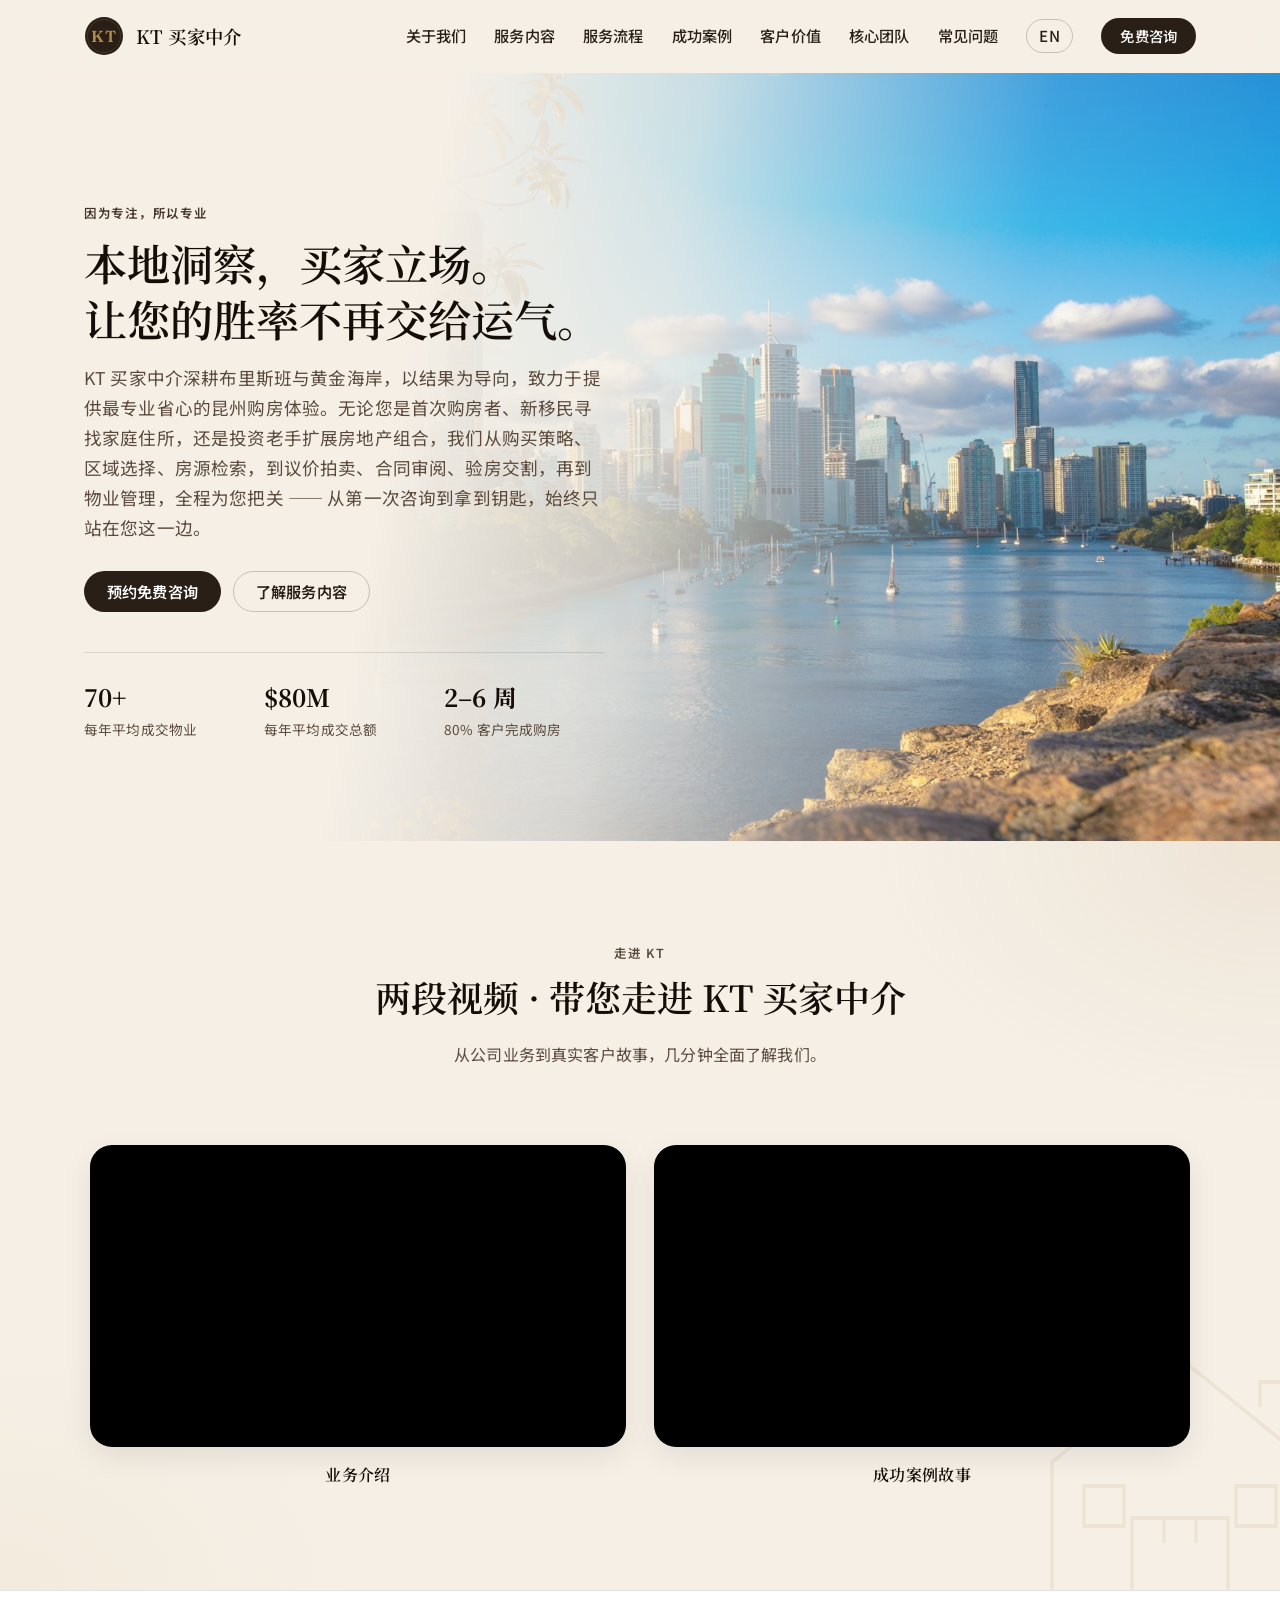
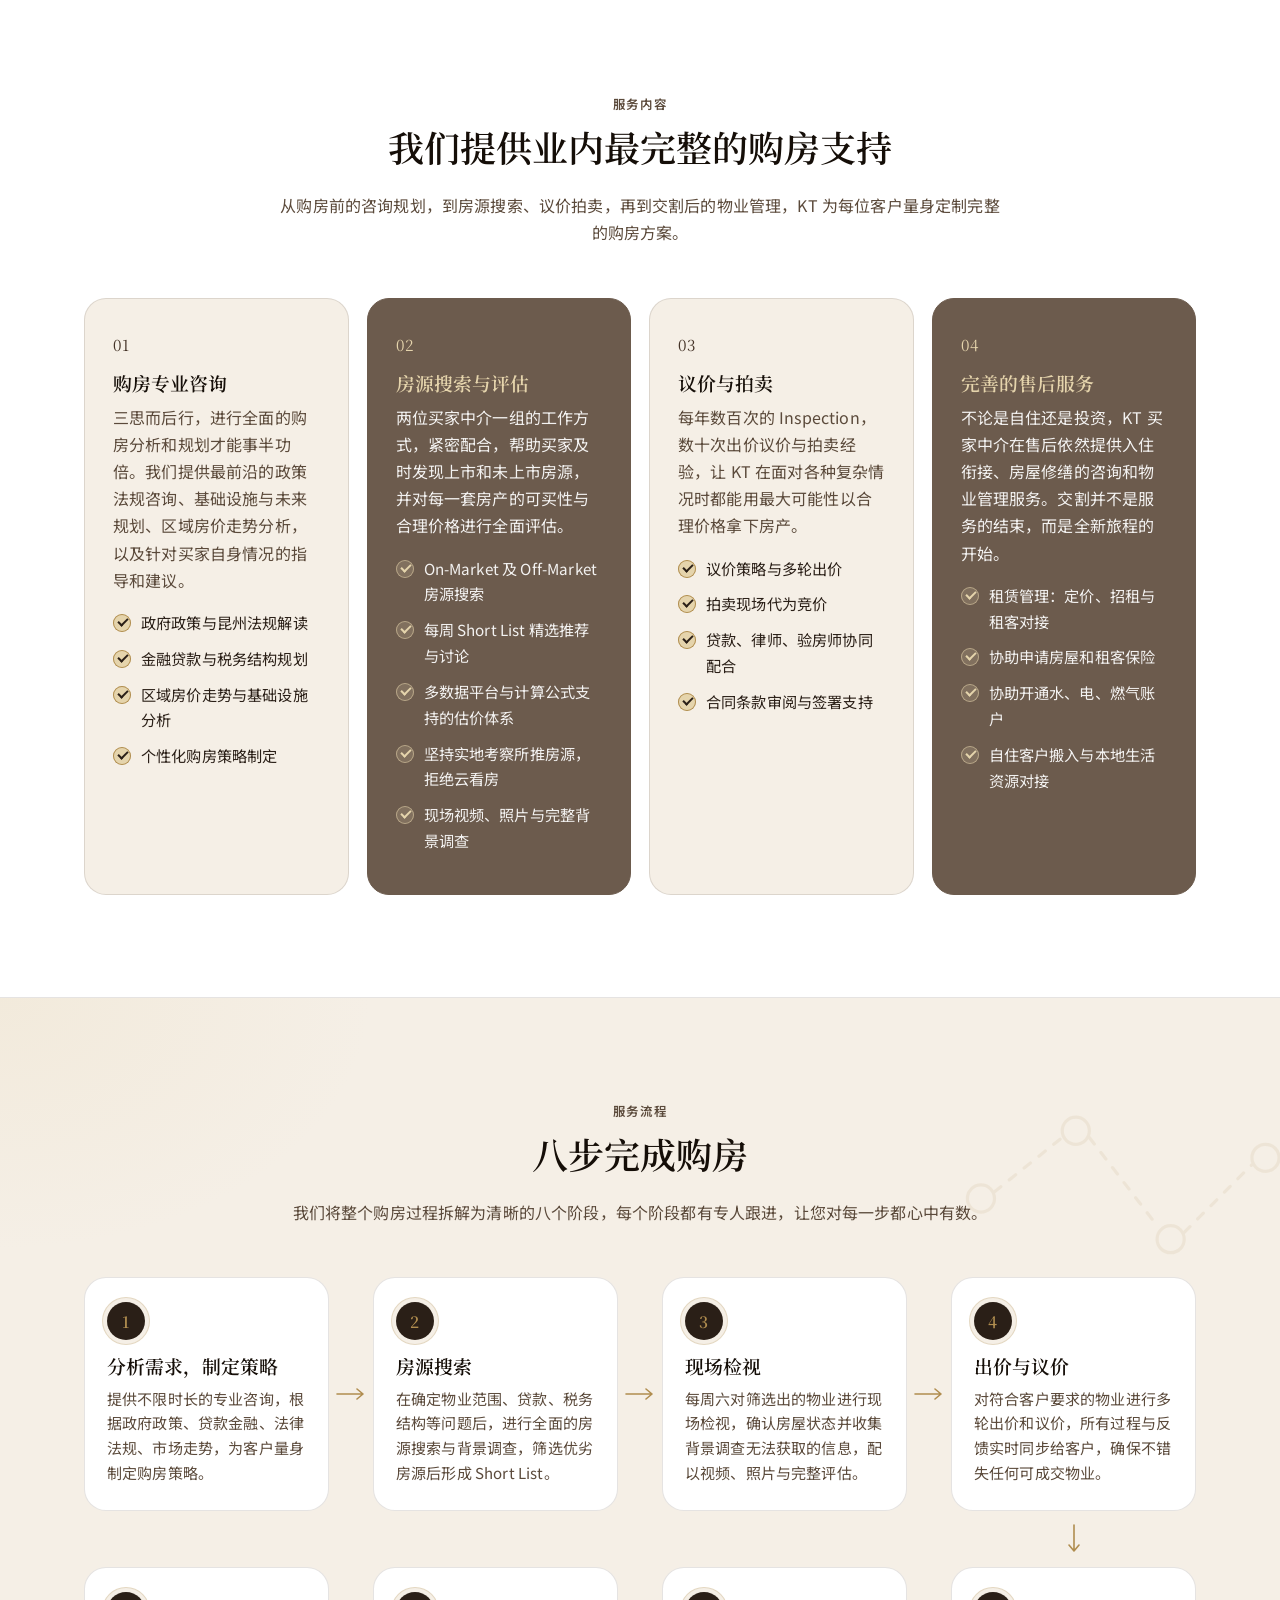
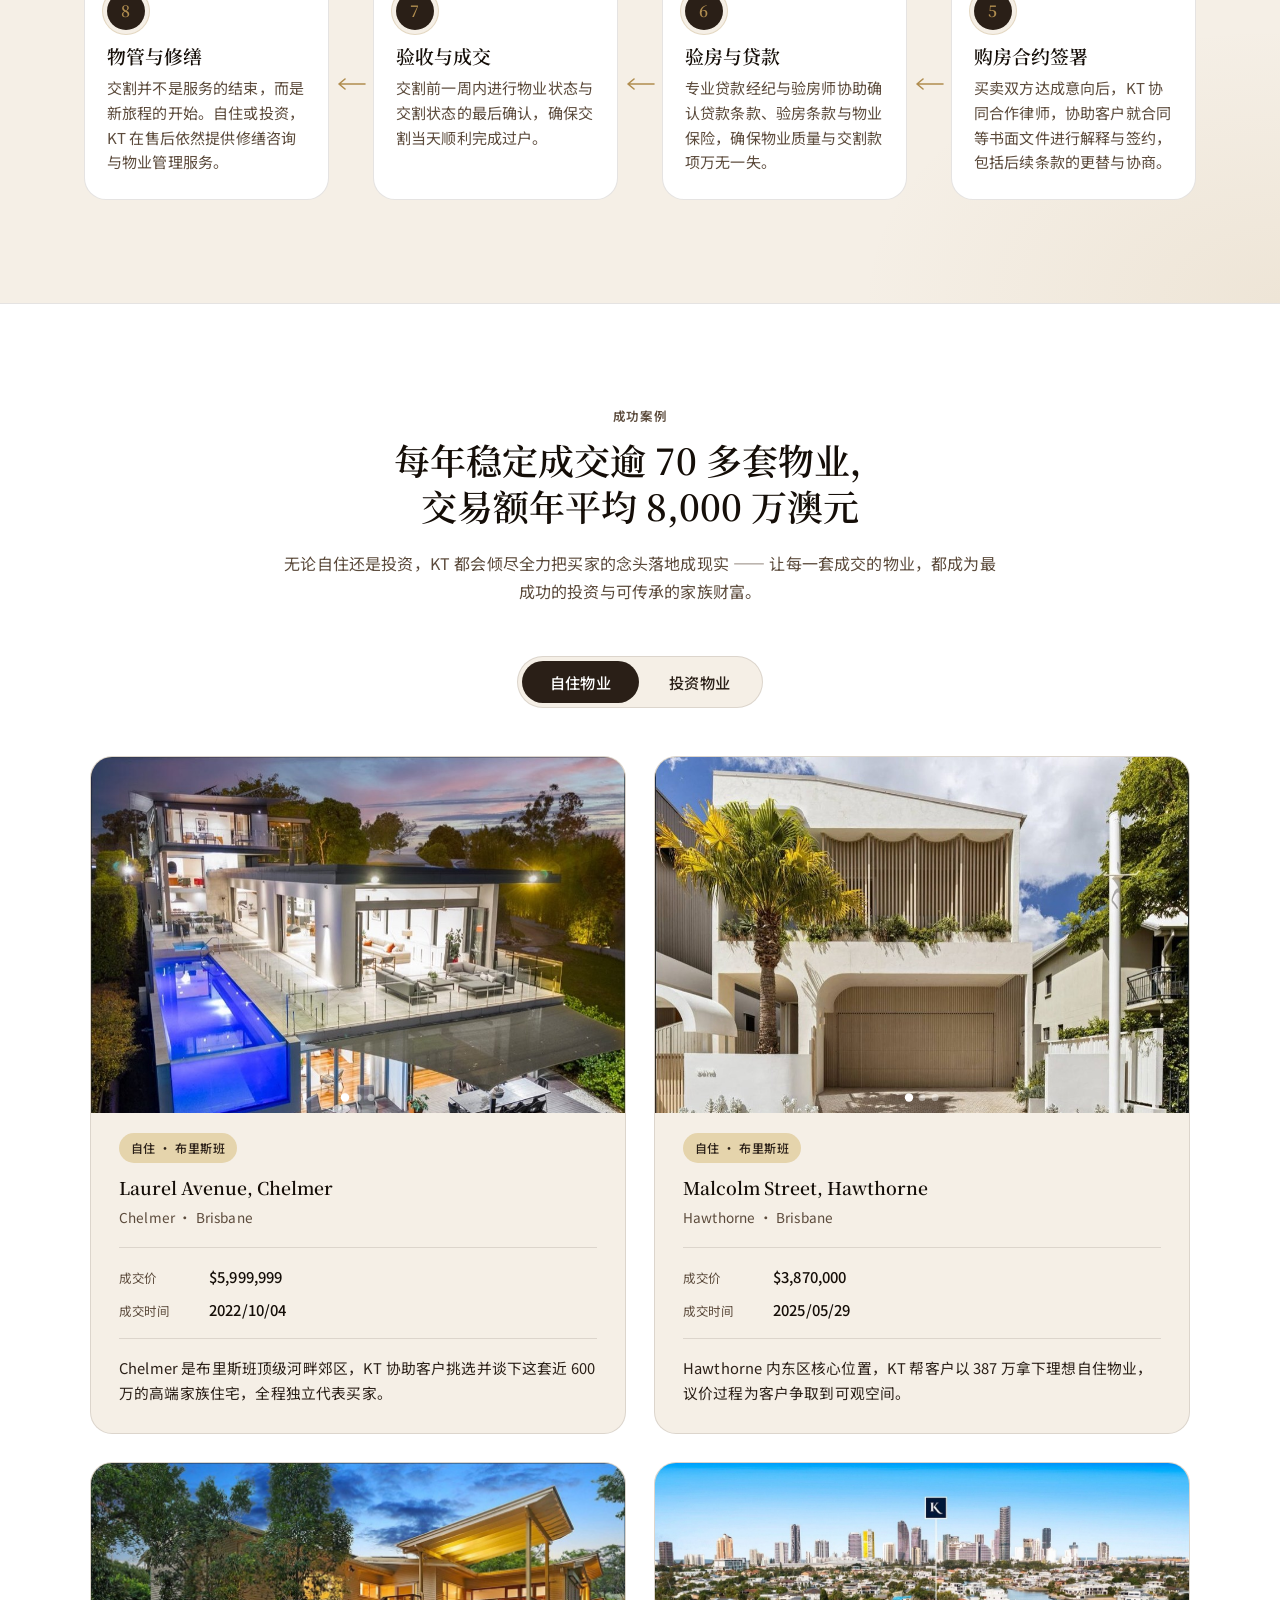
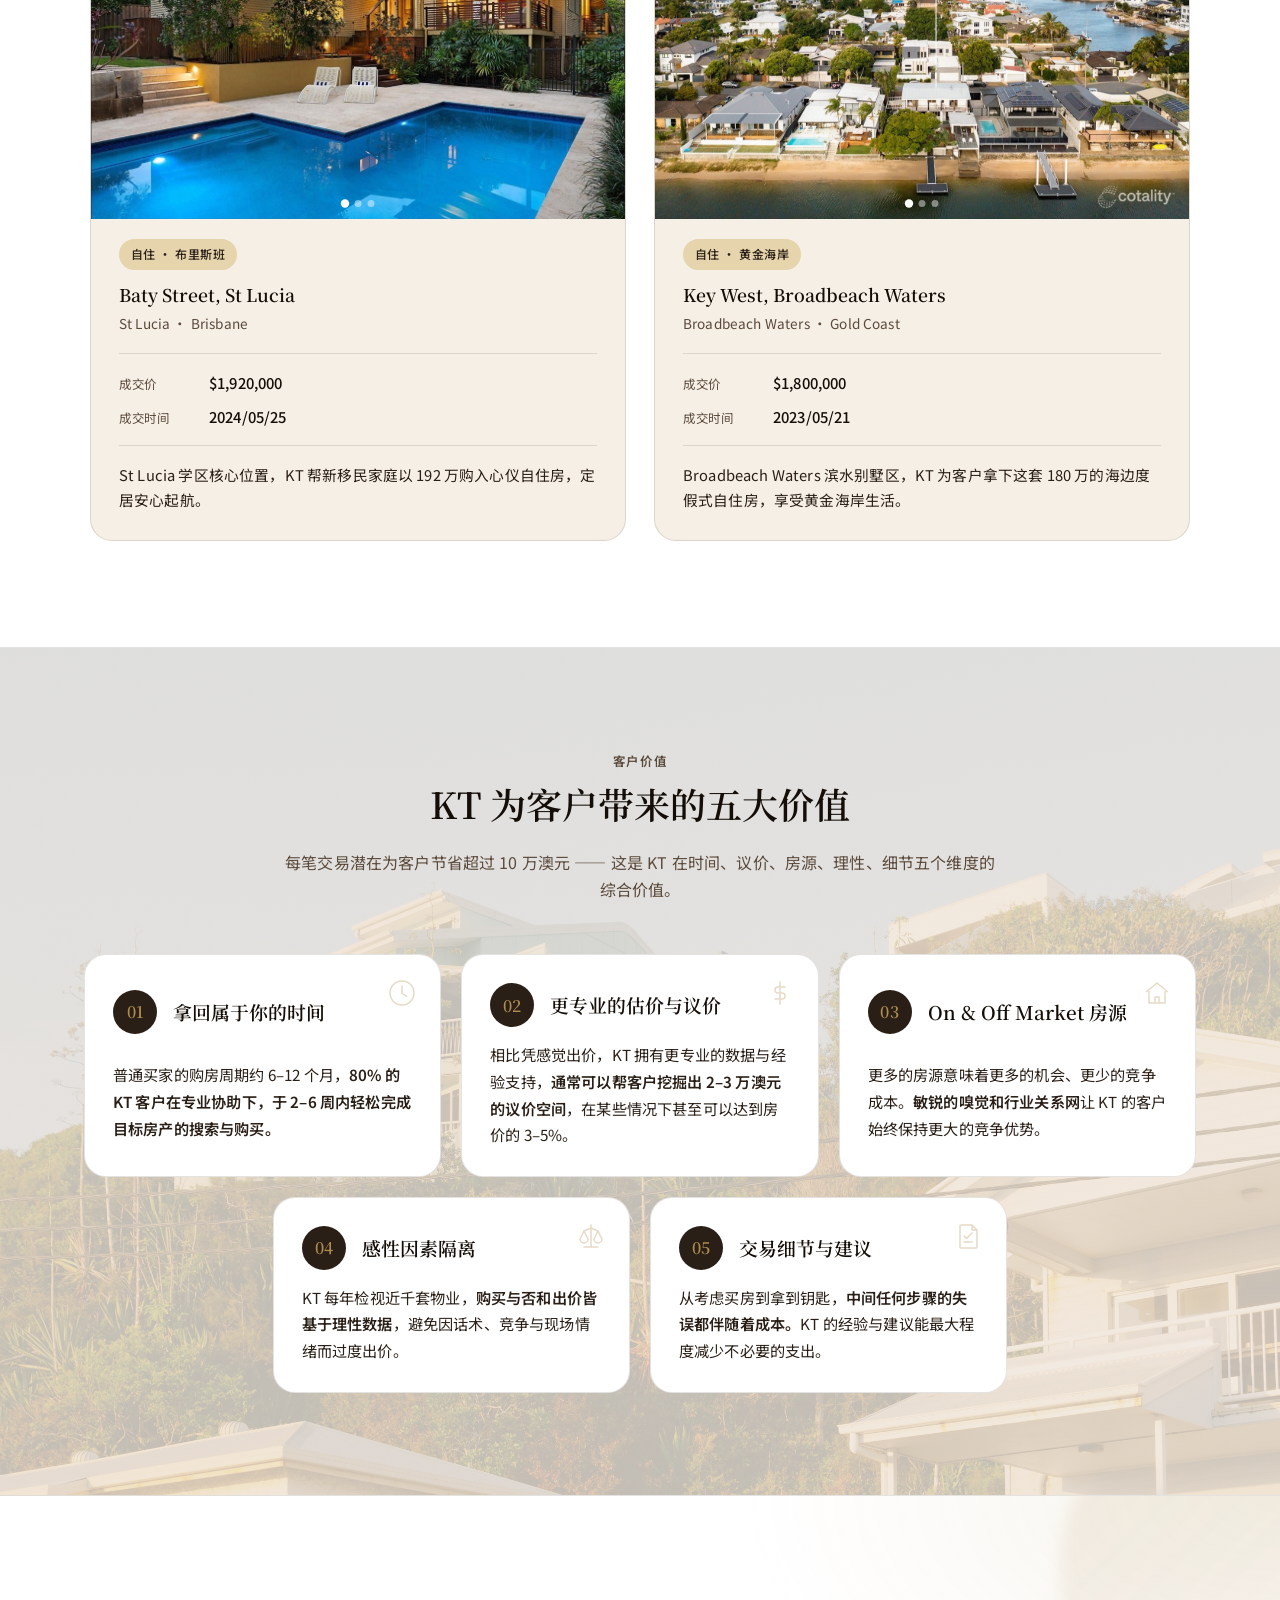
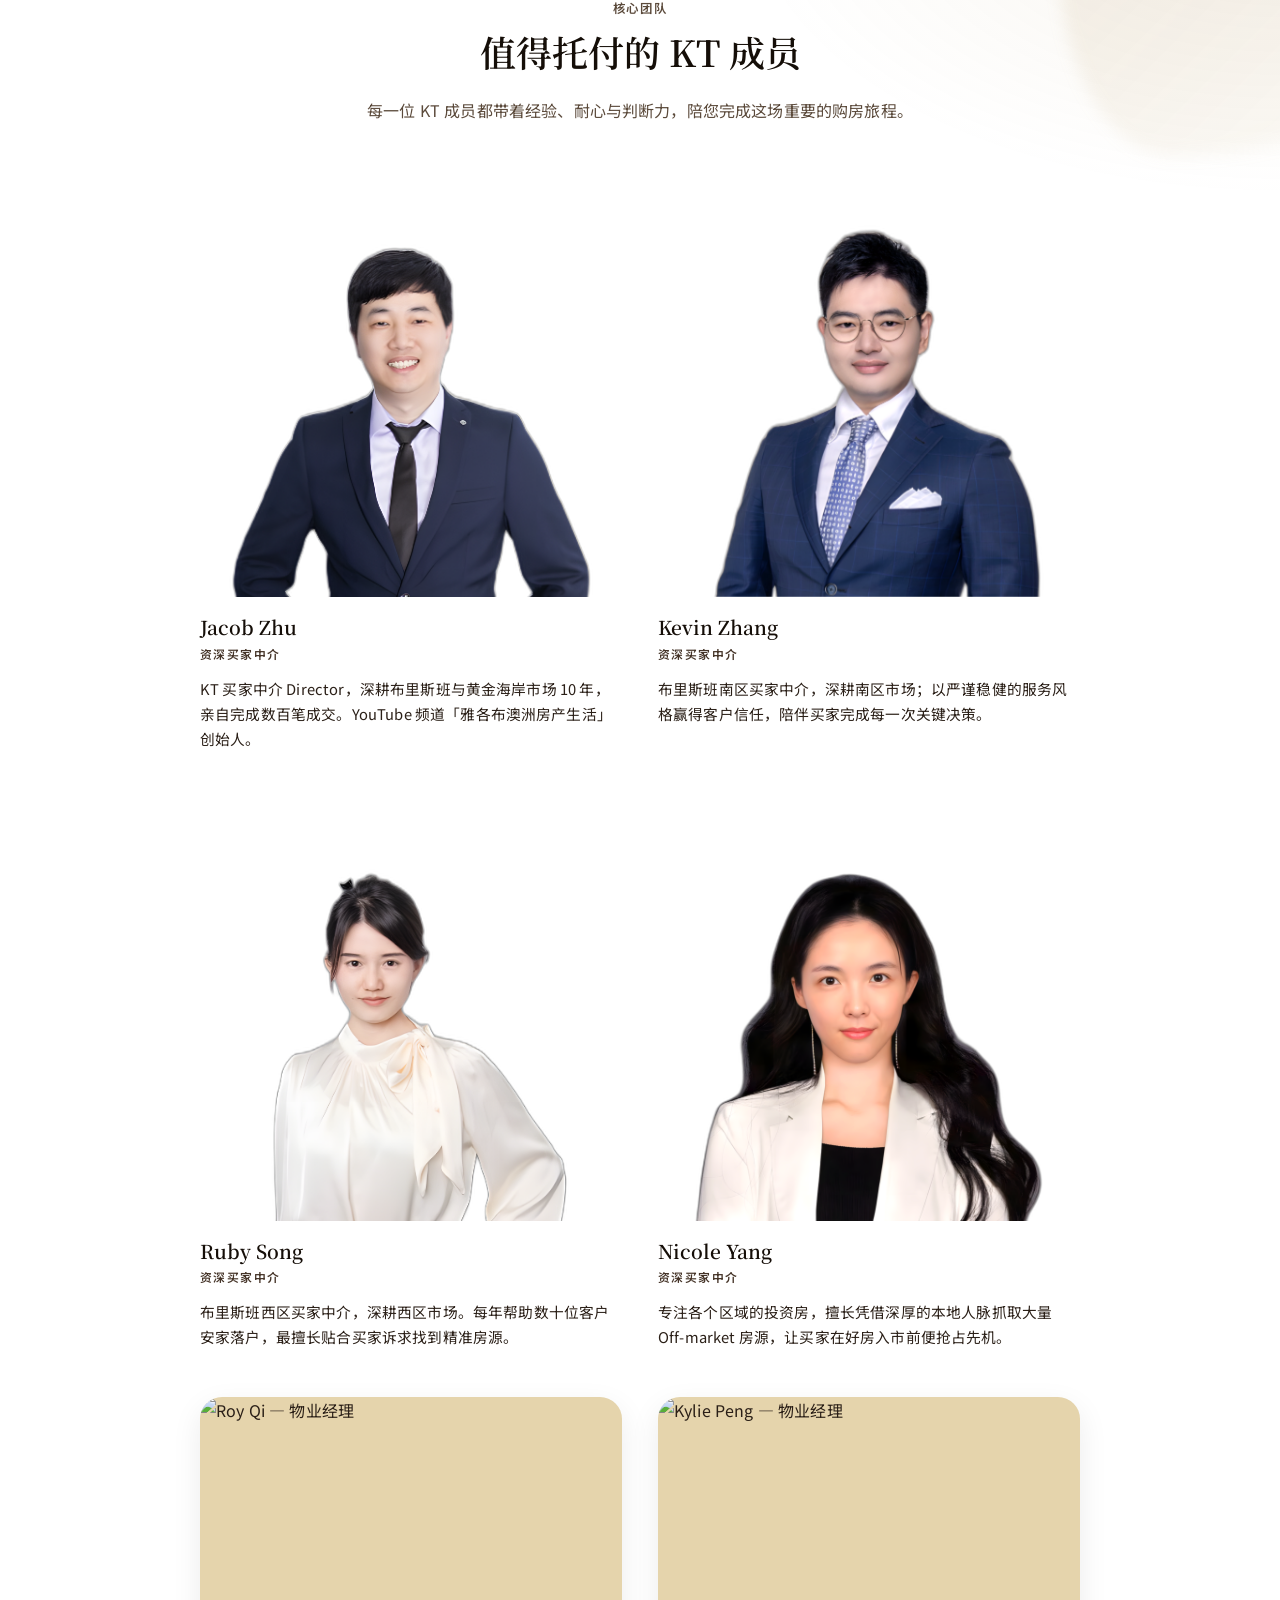
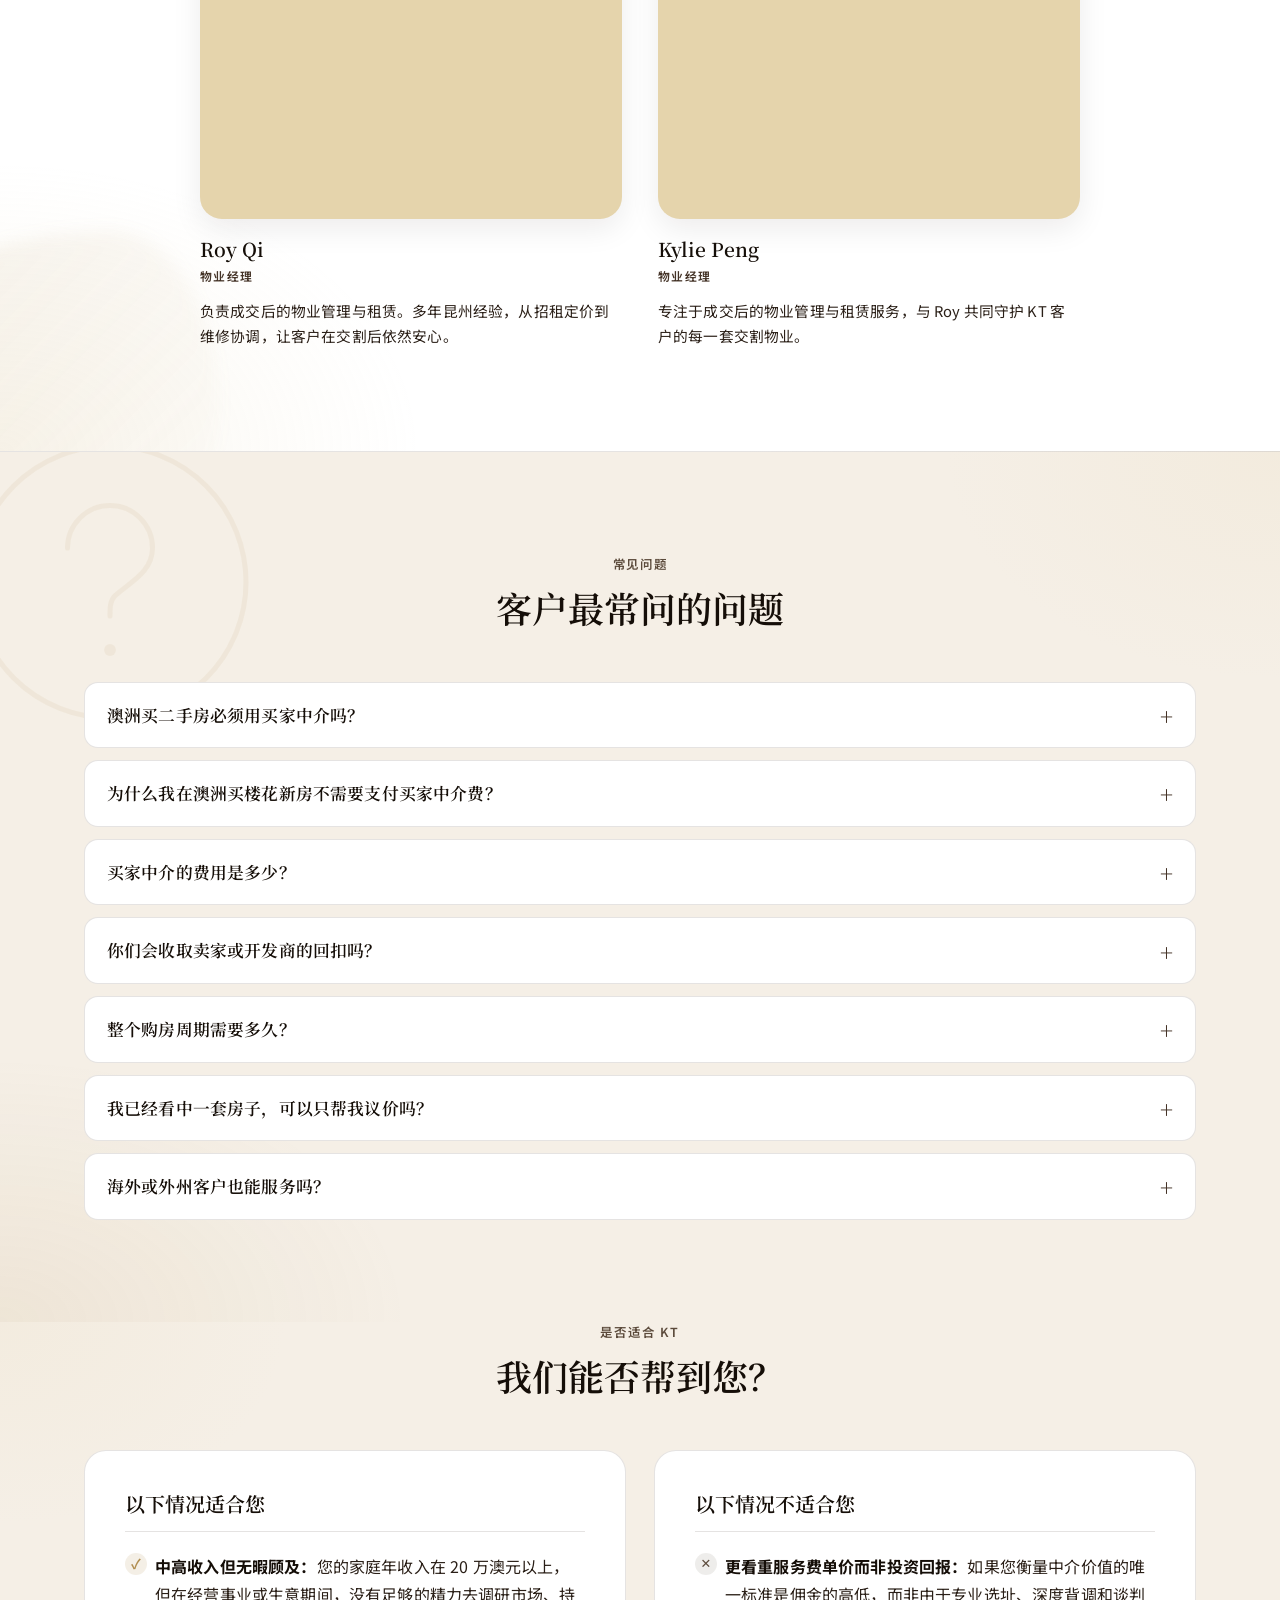
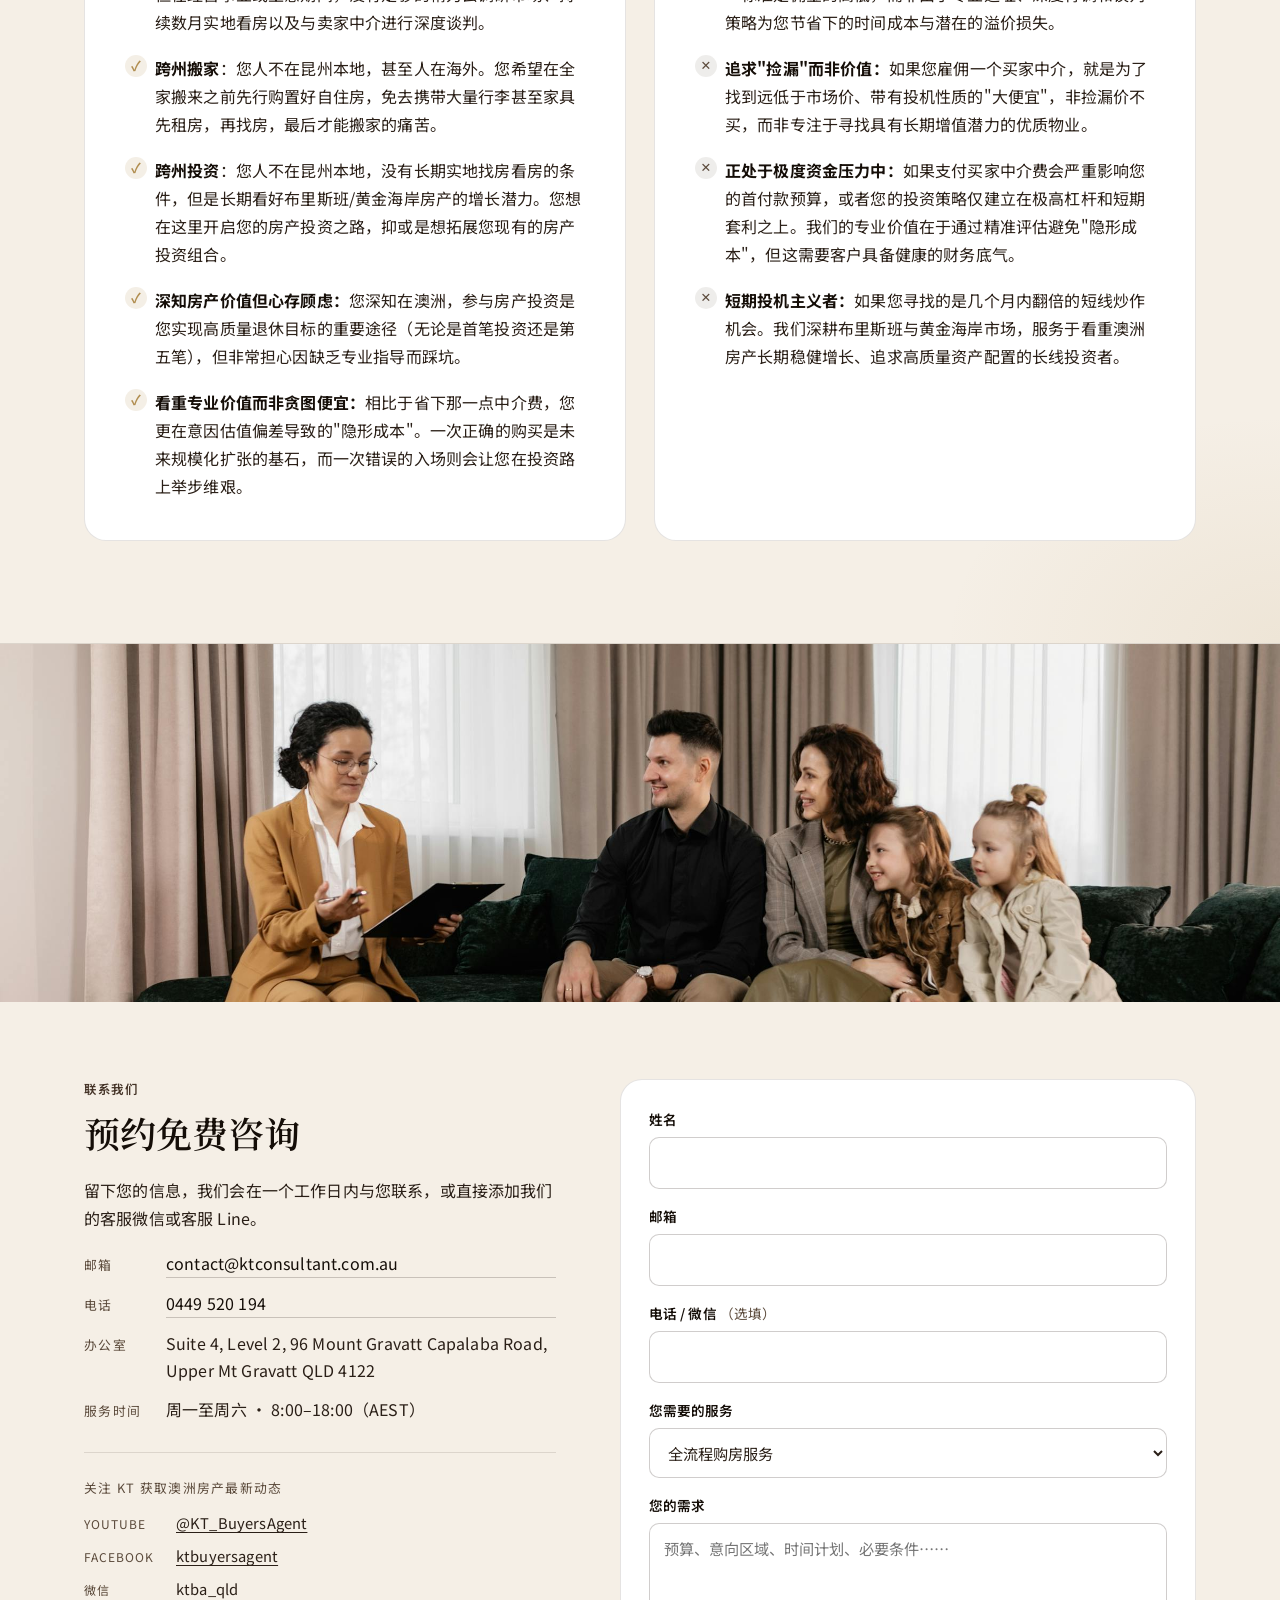
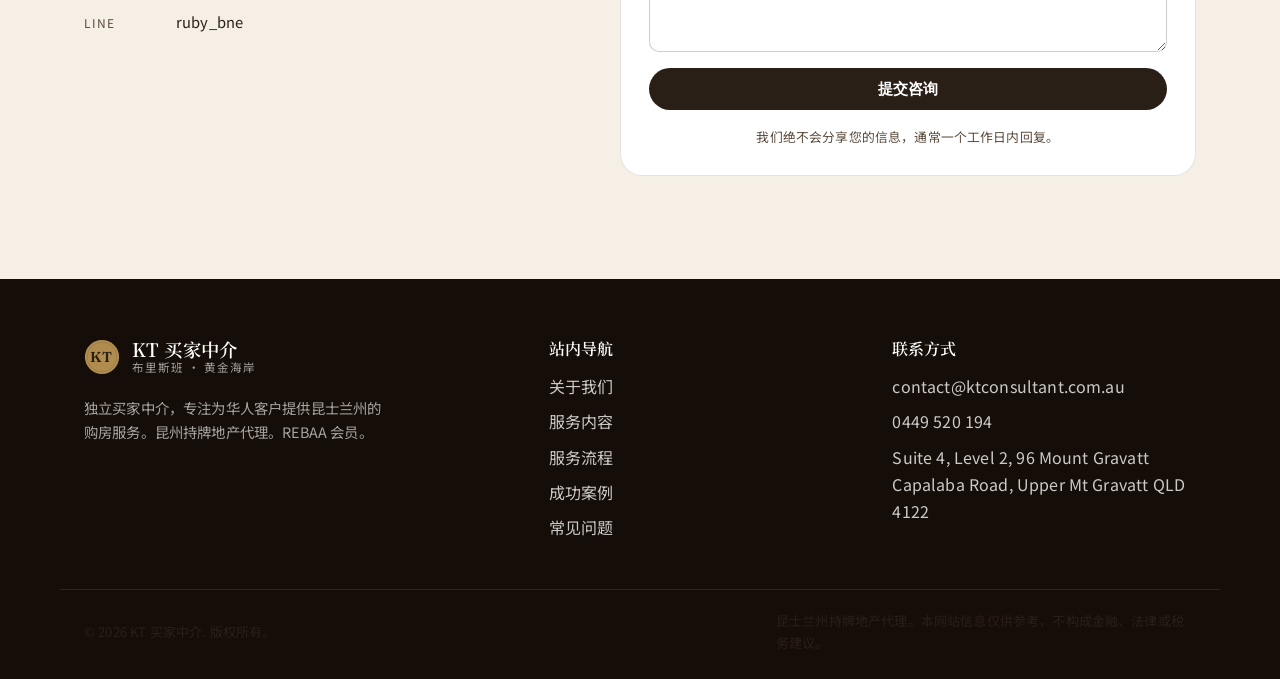
==== index.html @ a8291011 "Merge branch 'claude/focused-napier-f1af1e'" ====
<!doctype html>
<html lang="zh-CN">
<head>
  <meta charset="utf-8" />
  <meta name="viewport" content="width=device-width, initial-scale=1" />
  <title>KT 买家中介 — 布里斯班 & 黄金海岸购房专家</title>
  <meta name="description" content="KT 买家中介专注于为华人客户在布里斯班及黄金海岸提供专业、便捷的购房服务。2024年成交逾70套物业，交易额近8,000万澳元。" />
  <meta name="theme-color" content="#2a1f17" />
  <meta property="og:title" content="KT 买家中介 — 布里斯班 & 黄金海岸购房专家" />
  <meta property="og:description" content="专业、独立、以结果为导向。为华人客户量身打造的昆州购房体验。" />
  <meta property="og:type" content="website" />
  <link rel="icon" type="image/svg+xml" href="assets/favicon.svg" />
  <link rel="preconnect" href="https://fonts.googleapis.com" />
  <link rel="preconnect" href="https://fonts.gstatic.com" crossorigin />
  <link href="https://fonts.googleapis.com/css2?family=Noto+Sans+SC:wght@400;500;600;700&family=Noto+Serif+SC:wght@500;600;700&family=Fraunces:opsz,wght@9..144,500;9..144,600;9..144,700&display=swap" rel="stylesheet" />
  <link rel="stylesheet" href="css/styles.css" />
</head>
<body>
  <a class="skip" href="#main">跳至主要内容</a>

  <header class="site-header" id="top">
    <div class="container nav">
      <a class="brand" href="#top" aria-label="KT 买家中介首页">
        <span class="brand-mark" aria-hidden="true">
          <svg viewBox="0 0 40 40" width="40" height="40" focusable="false">
            <circle cx="20" cy="20" r="19" fill="#2a1f17"/>
            <circle cx="20" cy="20" r="16.5" fill="none" stroke="#b08d4f" stroke-width="0.5" opacity="0.4"/>
            <text x="20" y="26" text-anchor="middle" font-family="'Fraunces', 'Noto Serif SC', Georgia, serif" font-weight="600" font-size="16" fill="#b08d4f" letter-spacing="1.5">KT</text>
          </svg>
        </span>
        <span class="brand-text">
          <span class="brand-name">KT 买家中介</span>
        </span>
      </a>

      <button class="nav-toggle" aria-expanded="false" aria-controls="primary-nav" aria-label="打开导航菜单">
        <span></span><span></span><span></span>
      </button>

      <nav id="primary-nav" class="primary-nav" aria-label="主导航">
        <a href="#about">关于我们</a>
        <a href="#services">服务内容</a>
        <a href="#process">服务流程</a>
        <a href="#cases">成功案例</a>
        <a href="#value">客户价值</a>
        <a href="#team">核心团队</a>
        <a href="#faq">常见问题</a>
        <a class="lang-switch" href="en/" hreflang="en" lang="en" aria-label="Switch to English">EN</a>
        <a class="btn btn-primary nav-cta" href="#contact">免费咨询</a>
      </nav>
    </div>
  </header>

  <main id="main">
    <section class="hero">
      <div class="container hero-grid">
        <div class="hero-copy">
          <p class="eyebrow">因为专注，所以专业</p>
          <h1>本地洞察，买家立场。<br/>让您的胜率不再交给运气。</h1>
          <p class="lede">KT 买家中介深耕布里斯班与黄金海岸，以结果为导向，致力于提供最专业省心的昆州购房体验。无论您是首次购房者、新移民寻找家庭住所，还是投资老手扩展房地产组合，我们从购买策略、区域选择、房源检索，到议价拍卖、合同审阅、验房交割，再到物业管理，全程为您把关 —— 从第一次咨询到拿到钥匙，始终只站在您这一边。</p>
          <div class="cta-row">
            <a class="btn btn-primary" href="#contact">预约免费咨询</a>
            <a class="btn btn-ghost" href="#services">了解服务内容</a>
          </div>
          <ul class="hero-stats" role="list">
            <li><strong>70+</strong><span>每年平均成交物业</span></li>
            <li><strong>$80M</strong><span>每年平均成交总额</span></li>
            <li><strong>2–6 周</strong><span>80% 客户完成购房</span></li>
          </ul>
        </div>
      </div>
    </section>

    <section id="about" class="section about">
      <div class="container">
        <header class="section-head">
          <p class="eyebrow">走进 KT</p>
          <h2>两段视频 · 带您走进 KT 买家中介</h2>
          <p>从公司业务到真实客户故事，几分钟全面了解我们。</p>
        </header>
        <div class="about-videos">
          <div class="video-grid">
            <figure class="video-card">
              <div class="video-wrapper">
                <iframe src="https://www.youtube-nocookie.com/embed/Ad5TCToWDYM"
                        title="KT 买家中介业务介绍"
                        loading="lazy"
                        allow="accelerometer; autoplay; clipboard-write; encrypted-media; gyroscope; picture-in-picture; web-share"
                        referrerpolicy="strict-origin-when-cross-origin"
                        allowfullscreen></iframe>
              </div>
              <figcaption>业务介绍</figcaption>
            </figure>
            <figure class="video-card">
              <div class="video-wrapper">
                <iframe src="https://www.youtube-nocookie.com/embed/Dr2dKOiUdC4"
                        title="KT 买家中介成功案例故事"
                        loading="lazy"
                        allow="accelerometer; autoplay; clipboard-write; encrypted-media; gyroscope; picture-in-picture; web-share"
                        referrerpolicy="strict-origin-when-cross-origin"
                        allowfullscreen></iframe>
              </div>
              <figcaption>成功案例故事</figcaption>
            </figure>
          </div>
        </div>
      </div>
    </section>


    <section id="services" class="section services">
      <div class="container">
        <header class="section-head">
          <p class="eyebrow">服务内容</p>
          <h2>我们提供业内最完整的购房支持</h2>
          <p>从购房前的咨询规划，到房源搜索、议价拍卖，再到交割后的物业管理，KT 为每位客户量身定制完整的购房方案。</p>
        </header>

        <div class="card-grid">
          <article class="card">
            <span class="card-num">01</span>
            <h3>购房专业咨询</h3>
            <p>三思而后行，进行全面的购房分析和规划才能事半功倍。我们提供最前沿的政策法规咨询、基础设施与未来规划、区域房价走势分析，以及针对买家自身情况的指导和建议。</p>
            <ul class="tick-list">
              <li>政府政策与昆州法规解读</li>
              <li>金融贷款与税务结构规划</li>
              <li>区域房价走势与基础设施分析</li>
              <li>个性化购房策略制定</li>
            </ul>
          </article>

          <article class="card card-featured">
            <span class="card-num">02</span>
            <h3>房源搜索与评估</h3>
            <p>两位买家中介一组的工作方式，紧密配合，帮助买家及时发现上市和未上市房源，并对每一套房产的可买性与合理价格进行全面评估。</p>
            <ul class="tick-list">
              <li>On-Market 及 Off-Market 房源搜索</li>
              <li>每周 Short List 精选推荐与讨论</li>
              <li>多数据平台与计算公式支持的估价体系</li>
              <li>坚持实地考察所推房源，拒绝云看房</li>
              <li>现场视频、照片与完整背景调查</li>
            </ul>
          </article>

          <article class="card">
            <span class="card-num">03</span>
            <h3>议价与拍卖</h3>
            <p>每年数百次的 Inspection，数十次出价议价与拍卖经验，让 KT 在面对各种复杂情况时都能用最大可能性以合理价格拿下房产。</p>
            <ul class="tick-list">
              <li>议价策略与多轮出价</li>
              <li>拍卖现场代为竞价</li>
              <li>贷款、律师、验房师协同配合</li>
              <li>合同条款审阅与签署支持</li>
            </ul>
          </article>

          <article class="card card-featured">
            <span class="card-num">04</span>
            <h3>完善的售后服务</h3>
            <p>不论是自住还是投资，KT 买家中介在售后依然提供入住衔接、房屋修缮的咨询和物业管理服务。交割并不是服务的结束，而是全新旅程的开始。</p>
            <ul class="tick-list">
              <li>租赁管理：定价、招租与租客对接</li>
              <li>协助申请房屋和租客保险</li>
              <li>协助开通水、电、燃气账户</li>
              <li>自住客户搬入与本地生活资源对接</li>
            </ul>
          </article>
        </div>
      </div>
    </section>

    <section id="process" class="section process">
      <div class="container">
        <header class="section-head">
          <p class="eyebrow">服务流程</p>
          <h2>八步完成购房</h2>
          <p>我们将整个购房过程拆解为清晰的八个阶段，每个阶段都有专人跟进，让您对每一步都心中有数。</p>
        </header>

        <ol class="steps" role="list">
          <li>
            <span class="step-num">1</span>
            <h3>分析需求，制定策略</h3>
            <p>提供不限时长的专业咨询，根据政府政策、贷款金融、法律法规、市场走势，为客户量身制定购房策略。</p>
          </li>
          <li>
            <span class="step-num">2</span>
            <h3>房源搜索</h3>
            <p>在确定物业范围、贷款、税务结构等问题后，进行全面的房源搜索与背景调查，筛选优劣房源后形成 Short List。</p>
          </li>
          <li>
            <span class="step-num">3</span>
            <h3>现场检视</h3>
            <p>每周六对筛选出的物业进行现场检视，确认房屋状态并收集背景调查无法获取的信息，配以视频、照片与完整评估。</p>
          </li>
          <li>
            <span class="step-num">4</span>
            <h3>出价与议价</h3>
            <p>对符合客户要求的物业进行多轮出价和议价，所有过程与反馈实时同步给客户，确保不错失任何可成交物业。</p>
          </li>
          <li>
            <span class="step-num">5</span>
            <h3>购房合约签署</h3>
            <p>买卖双方达成意向后，KT 协同合作律师，协助客户就合同等书面文件进行解释与签约，包括后续条款的更替与协商。</p>
          </li>
          <li>
            <span class="step-num">6</span>
            <h3>验房与贷款</h3>
            <p>专业贷款经纪与验房师协助确认贷款条款、验房条款与物业保险，确保物业质量与交割款项万无一失。</p>
          </li>
          <li>
            <span class="step-num">7</span>
            <h3>验收与成交</h3>
            <p>交割前一周内进行物业状态与交割状态的最后确认，确保交割当天顺利完成过户。</p>
          </li>
          <li>
            <span class="step-num">8</span>
            <h3>物管与修缮</h3>
            <p>交割并不是服务的结束，而是新旅程的开始。自住或投资，KT 在售后依然提供修缮咨询与物业管理服务。</p>
          </li>
        </ol>
      </div>
    </section>

    <section id="cases" class="section cases">
      <div class="container">
        <header class="section-head">
          <p class="eyebrow">成功案例</p>
          <h2>每年稳定成交逾 70 多套物业，交易额年平均 8,000 万澳元</h2>
          <p>无论自住还是投资，KT 都会倾尽全力把买家的念头落地成现实 —— 让每一套成交的物业，都成为最成功的投资与可传承的家族财富。</p>
        </header>

        <div class="case-tabs-wrapper">
          <div class="case-tabs" role="tablist" aria-label="案例分类">
            <button class="case-tab is-active" data-target="self" type="button" role="tab" aria-selected="true">自住物业</button>
            <button class="case-tab" data-target="investment" type="button" role="tab" aria-selected="false">投资物业</button>
          </div>
        </div>

        <div class="case-pages" data-active="self">
        <div class="case-page" data-page="self">
        <div class="case-grid">
          <article class="case-card">
            <div class="case-image case-carousel">
              <div class="case-slides">
                <img src="assets/cases/case-1-chelmer-1.jpg" alt="Laurel Avenue, Chelmer" loading="lazy" />
                <img src="assets/cases/case-1-chelmer-2.jpg" alt="Laurel Avenue, Chelmer" loading="lazy" />
                <img src="assets/cases/case-1-chelmer-3.jpg" alt="Laurel Avenue, Chelmer" loading="lazy" />
              </div>
              <button class="carousel-prev" aria-label="上一张">‹</button>
              <button class="carousel-next" aria-label="下一张">›</button>
              <div class="carousel-dots"><span class="active"></span><span></span><span></span></div>
            </div>
            <header class="case-head">
              <span class="case-tag">自住 · 布里斯班</span>
              <h3>Laurel Avenue, Chelmer</h3>
              <p class="case-meta">Chelmer · Brisbane</p>
            </header>
            <dl class="case-stats">
              <div><dt>成交价</dt><dd>$5,999,999</dd></div>
              <div><dt>成交时间</dt><dd>2022/10/04</dd></div>
            </dl>
            <p class="case-desc">Chelmer 是布里斯班顶级河畔郊区，KT 协助客户挑选并谈下这套近 600 万的高端家族住宅，全程独立代表买家。</p>
          </article>

          <article class="case-card">
            <div class="case-image case-carousel">
              <div class="case-slides">
                <img src="assets/cases/case-2-hawthorne-1.jpg" alt="Malcolm Street, Hawthorne" loading="lazy" />
                <img src="assets/cases/case-2-hawthorne-2.jpg" alt="Malcolm Street, Hawthorne" loading="lazy" />
                <img src="assets/cases/case-2-hawthorne-3.jpg" alt="Malcolm Street, Hawthorne" loading="lazy" />
              </div>
              <button class="carousel-prev" aria-label="上一张">‹</button>
              <button class="carousel-next" aria-label="下一张">›</button>
              <div class="carousel-dots"><span class="active"></span><span></span><span></span></div>
            </div>
            <header class="case-head">
              <span class="case-tag">自住 · 布里斯班</span>
              <h3>Malcolm Street, Hawthorne</h3>
              <p class="case-meta">Hawthorne · Brisbane</p>
            </header>
            <dl class="case-stats">
              <div><dt>成交价</dt><dd>$3,870,000</dd></div>
              <div><dt>成交时间</dt><dd>2025/05/29</dd></div>
            </dl>
            <p class="case-desc">Hawthorne 内东区核心位置，KT 帮客户以 387 万拿下理想自住物业，议价过程为客户争取到可观空间。</p>
          </article>

          <article class="case-card">
            <div class="case-image case-carousel">
              <div class="case-slides">
                <img src="assets/cases/case-3-stlucia-1.jpg" alt="Baty Street, St Lucia" loading="lazy" />
                <img src="assets/cases/case-3-stlucia-2.jpg" alt="Baty Street, St Lucia" loading="lazy" />
                <img src="assets/cases/case-3-stlucia-3.jpg" alt="Baty Street, St Lucia" loading="lazy" />
              </div>
              <button class="carousel-prev" aria-label="上一张">‹</button>
              <button class="carousel-next" aria-label="下一张">›</button>
              <div class="carousel-dots"><span class="active"></span><span></span><span></span></div>
            </div>
            <header class="case-head">
              <span class="case-tag">自住 · 布里斯班</span>
              <h3>Baty Street, St Lucia</h3>
              <p class="case-meta">St Lucia · Brisbane</p>
            </header>
            <dl class="case-stats">
              <div><dt>成交价</dt><dd>$1,920,000</dd></div>
              <div><dt>成交时间</dt><dd>2024/05/25</dd></div>
            </dl>
            <p class="case-desc">St Lucia 学区核心位置，KT 帮新移民家庭以 192 万购入心仪自住房，定居安心起航。</p>
          </article>

          <article class="case-card">
            <div class="case-image case-carousel">
              <div class="case-slides">
                <img src="assets/cases/case-4-broadbeachwaters-1.jpg" alt="Key West, Broadbeach Waters" loading="lazy" />
                <img src="assets/cases/case-4-broadbeachwaters-2.jpg" alt="Key West, Broadbeach Waters" loading="lazy" />
                <img src="assets/cases/case-4-broadbeachwaters-3.jpg" alt="Key West, Broadbeach Waters" loading="lazy" />
              </div>
              <button class="carousel-prev" aria-label="上一张">‹</button>
              <button class="carousel-next" aria-label="下一张">›</button>
              <div class="carousel-dots"><span class="active"></span><span></span><span></span></div>
            </div>
            <header class="case-head">
              <span class="case-tag">自住 · 黄金海岸</span>
              <h3>Key West, Broadbeach Waters</h3>
              <p class="case-meta">Broadbeach Waters · Gold Coast</p>
            </header>
            <dl class="case-stats">
              <div><dt>成交价</dt><dd>$1,800,000</dd></div>
              <div><dt>成交时间</dt><dd>2023/05/21</dd></div>
            </dl>
            <p class="case-desc">Broadbeach Waters 滨水别墅区，KT 为客户拿下这套 180 万的海边度假式自住房，享受黄金海岸生活。</p>
          </article>
        </div>
        </div>

        <div class="case-page" data-page="investment">
        <div class="case-grid">
          <article class="case-card">
            <div class="case-image case-carousel">
              <div class="case-slides">
                <img src="assets/cases/case-5-coomera-1.jpg" alt="Cirrus Way, Coomera" loading="lazy" />
                <img src="assets/cases/case-5-coomera-2.jpg" alt="Cirrus Way, Coomera" loading="lazy" />
                <img src="assets/cases/case-5-coomera-3.jpg" alt="Cirrus Way, Coomera" loading="lazy" />
              </div>
              <button class="carousel-prev" aria-label="上一张">‹</button>
              <button class="carousel-next" aria-label="下一张">›</button>
              <div class="carousel-dots"><span class="active"></span><span></span><span></span></div>
            </div>
            <header class="case-head">
              <span class="case-tag">投资 · 黄金海岸</span>
              <h3>Cirrus Way, Coomera</h3>
              <p class="case-meta">Coomera · Gold Coast</p>
            </header>
            <dl class="case-stats">
              <div><dt>成交价</dt><dd>$1,240,000</dd></div>
              <div><dt>成交时间</dt><dd>2024/05/07</dd></div>
            </dl>
            <p class="case-desc">Coomera 是黄金海岸 M1 走廊的核心成长区，KT 帮投资客户以 124 万拿下这套高潜力住宅。</p>
          </article>

          <article class="case-card">
            <div class="case-image case-carousel">
              <div class="case-slides">
                <img src="assets/cases/case-6-shailerpark-1.jpg" alt="Oak Street, Shailer Park" loading="lazy" />
                <img src="assets/cases/case-6-shailerpark-2.jpg" alt="Oak Street, Shailer Park" loading="lazy" />
                <img src="assets/cases/case-6-shailerpark-3.jpg" alt="Oak Street, Shailer Park" loading="lazy" />
              </div>
              <button class="carousel-prev" aria-label="上一张">‹</button>
              <button class="carousel-next" aria-label="下一张">›</button>
              <div class="carousel-dots"><span class="active"></span><span></span><span></span></div>
            </div>
            <header class="case-head">
              <span class="case-tag">投资 · Logan</span>
              <h3>Oak Street, Shailer Park</h3>
              <p class="case-meta">Shailer Park · Logan</p>
            </header>
            <dl class="case-stats">
              <div><dt>成交价</dt><dd>$1,050,000</dd></div>
              <div><dt>成交时间</dt><dd>2024/12/12</dd></div>
            </dl>
            <p class="case-desc">Shailer Park 学区与基础设施完善，KT 协助投资客户以 105 万购入这套 Logan 优质投资物业。</p>
          </article>

          <article class="case-card">
            <div class="case-image case-carousel">
              <div class="case-slides">
                <img src="assets/cases/case-7-burpengaryeast-1.jpg" alt="O'Leary Avenue, Burpengary East" loading="lazy" />
                <img src="assets/cases/case-7-burpengaryeast-2.jpg" alt="O'Leary Avenue, Burpengary East" loading="lazy" />
                <img src="assets/cases/case-7-burpengaryeast-3.jpg" alt="O'Leary Avenue, Burpengary East" loading="lazy" />
              </div>
              <button class="carousel-prev" aria-label="上一张">‹</button>
              <button class="carousel-next" aria-label="下一张">›</button>
              <div class="carousel-dots"><span class="active"></span><span></span><span></span></div>
            </div>
            <header class="case-head">
              <span class="case-tag">投资 · Moreton Bay</span>
              <h3>O'Leary Avenue, Burpengary East</h3>
              <p class="case-meta">Burpengary East · Moreton Bay</p>
            </header>
            <dl class="case-stats">
              <div><dt>成交价</dt><dd>$1,255,000</dd></div>
              <div><dt>成交时间</dt><dd>2025/04/14</dd></div>
            </dl>
            <p class="case-desc">Burpengary East 位于北布里斯班 Moreton Bay 走廊，KT 帮客户以 125.5 万购入这套未来增值可期的投资物业。</p>
          </article>

          <article class="case-card">
            <div class="case-image case-carousel">
              <div class="case-slides">
                <img src="assets/cases/case-8-pimpama-1.jpg" alt="Manning Court, Pimpama" loading="lazy" />
                <img src="assets/cases/case-8-pimpama-2.jpg" alt="Manning Court, Pimpama" loading="lazy" />
                <img src="assets/cases/case-8-pimpama-3.jpg" alt="Manning Court, Pimpama" loading="lazy" />
              </div>
              <button class="carousel-prev" aria-label="上一张">‹</button>
              <button class="carousel-next" aria-label="下一张">›</button>
              <div class="carousel-dots"><span class="active"></span><span></span><span></span></div>
            </div>
            <header class="case-head">
              <span class="case-tag">投资 · 黄金海岸</span>
              <h3>Manning Court, Pimpama</h3>
              <p class="case-meta">Pimpama · Gold Coast</p>
            </header>
            <dl class="case-stats">
              <div><dt>成交价</dt><dd>$854,500</dd></div>
              <div><dt>成交时间</dt><dd>2025/07/29</dd></div>
            </dl>
            <p class="case-desc">Pimpama 是黄金海岸成长最快的投资区之一，KT 帮投资客户以 85.4 万购入入门级优质租赁物业。</p>
          </article>
        </div>
        </div>
        </div>
      </div>
    </section>

    <section id="value" class="section value">
      <div class="container">
        <header class="section-head">
          <p class="eyebrow">客户价值</p>
          <h2>KT 为客户带来的五大价值</h2>
          <p>每笔交易潜在为客户节省超过 10 万澳元 —— 这是 KT 在时间、议价、房源、理性、细节五个维度的综合价值。</p>
        </header>

        <div class="value-grid">
          <article class="value-item">
            <span class="value-num">01</span>
            <h3>拿回属于你的时间</h3>
            <p>普通买家的购房周期约 6–12 个月，<strong>80% 的 KT 客户在专业协助下，于 2–6 周内轻松完成目标房产的搜索与购买。</strong></p>
            <svg class="value-icon" viewBox="0 0 32 32" aria-hidden="true">
              <circle cx="16" cy="16" r="12" fill="none" stroke="currentColor" stroke-width="1.5"/>
              <path d="M16 9v7.3l4.6 3" fill="none" stroke="currentColor" stroke-width="1.5" stroke-linecap="round"/>
            </svg>
          </article>

          <article class="value-item">
            <span class="value-num">02</span>
            <h3>更专业的估价与议价</h3>
            <p>相比凭感觉出价，KT 拥有更专业的数据与经验支持，<strong>通常可以帮客户挖掘出 2–3 万澳元的议价空间</strong>，在某些情况下甚至可以达到房价的 3–5%。</p>
            <svg class="value-icon" viewBox="0 0 32 32" aria-hidden="true">
              <path d="M16 5v22" fill="none" stroke="currentColor" stroke-width="1.5" stroke-linecap="round"/>
              <path d="M21 10h-7a3 3 0 100 6h4a3 3 0 110 6h-7" fill="none" stroke="currentColor" stroke-width="1.5" stroke-linecap="round"/>
            </svg>
          </article>

          <article class="value-item">
            <span class="value-num">03</span>
            <h3>On &amp; Off Market 房源</h3>
            <p>更多的房源意味着更多的机会、更少的竞争成本。<strong>敏锐的嗅觉和行业关系网</strong>让 KT 的客户始终保持更大的竞争优势。</p>
            <svg class="value-icon" viewBox="0 0 32 32" aria-hidden="true">
              <path d="M5 15L16 6l11 9" fill="none" stroke="currentColor" stroke-width="1.5" stroke-linejoin="round"/>
              <path d="M8 14v12h16V14" fill="none" stroke="currentColor" stroke-width="1.5" stroke-linejoin="round"/>
              <path d="M14 26v-6h4v6" fill="none" stroke="currentColor" stroke-width="1.5" stroke-linejoin="round"/>
            </svg>
          </article>

          <article class="value-item">
            <span class="value-num">04</span>
            <h3>感性因素隔离</h3>
            <p>KT 每年检视近千套物业，<strong>购买与否和出价皆基于理性数据</strong>，避免因话术、竞争与现场情绪而过度出价。</p>
            <svg class="value-icon" viewBox="0 0 32 32" aria-hidden="true">
              <path d="M16 5v22M9 27h14" fill="none" stroke="currentColor" stroke-width="1.5" stroke-linecap="round"/>
              <path d="M16 8l-7 3M16 8l7 3" fill="none" stroke="currentColor" stroke-width="1.5" stroke-linecap="round"/>
              <path d="M5 19l4-8 4 8a4 4 0 11-8 0zM19 19l4-8 4 8a4 4 0 11-8 0z" fill="none" stroke="currentColor" stroke-width="1.5" stroke-linejoin="round"/>
            </svg>
          </article>

          <article class="value-item">
            <span class="value-num">05</span>
            <h3>交易细节与建议</h3>
            <p>从考虑买房到拿到钥匙，<strong>中间任何步骤的失误都伴随着成本。</strong>KT 的经验与建议能最大程度减少不必要的支出。</p>
            <svg class="value-icon" viewBox="0 0 32 32" aria-hidden="true">
              <path d="M9 5h11l5 5v17a1 1 0 01-1 1H9a1 1 0 01-1-1V6a1 1 0 011-1z" fill="none" stroke="currentColor" stroke-width="1.5" stroke-linejoin="round"/>
              <path d="M20 5v5h5" fill="none" stroke="currentColor" stroke-width="1.5" stroke-linejoin="round"/>
              <path d="M12 16l2.5 2.5L20 13M12 22h8" fill="none" stroke="currentColor" stroke-width="1.5" stroke-linecap="round" stroke-linejoin="round"/>
            </svg>
          </article>
        </div>
      </div>
    </section>

    <section id="team" class="section team-section">
      <div class="container">
        <header class="section-head">
          <p class="eyebrow">核心团队</p>
          <h2>值得托付的 KT 成员</h2>
          <p>每一位 KT 成员都带着经验、耐心与判断力，陪您完成这场重要的购房旅程。</p>
        </header>

        <div class="team-members">
          <article class="team-member">
            <div class="team-photo team-photo--cutout team-photo--flip" tabindex="0" aria-label="Jacob Zhu 详细介绍，悬停查看" style="--photo-aspect: 872 / 782">
              <div class="team-photo-inner">
                <div class="team-photo-face team-photo-face--front">
                  <img src="assets/team/jacob-half.png" alt="Jacob Zhu — KT 买家中介创始人" loading="lazy" />
                </div>
                <div class="team-photo-face team-photo-face--back">
                  <p>Jacob 毕业于上海交通大学机械专业，曾任职于上海电气。2014 年从上海来到澳洲，因为机缘巧合进入房地产行业，曾经供职于开发公司、大型中介机构和小型事务所，一干就是 10 年，逐渐成长为一名问不倒的地产达人。目前是 KT Buyers Agent 买家中介的 Director，YouTube 频道「雅各布澳洲房产生活」创始人，为计划在昆州置业的买家提供卓越的咨询和代买服务。</p>
                  <p>Jacob 和他的团队对房地产行业充满热情，下班时间和节假日也随时为买家的服务待命；多年来在频道中持续更新最实时的行业走势信息，保持敏锐的市场嗅觉，深受广大观众欢迎。</p>
                  <p>团队每年参加近千套房产的 inspection，参与出价和拍卖数百场，为超过 50 组买家成功购入昆州各种投资和自住物业，交易金额数千万澳元。如果您也有昆州房产的购置需求但是不知如何下手，雅各布团队将会是您的最佳本地买手选择。</p>
                </div>
              </div>
            </div>
            <div class="team-bio">
              <h3>Jacob Zhu</h3>
              <p class="team-role">资深买家中介</p>
              <p>KT 买家中介 Director，深耕布里斯班与黄金海岸市场 10 年，亲自完成数百笔成交。YouTube 频道「雅各布澳洲房产生活」创始人。</p>
            </div>
          </article>

          <article class="team-member">
            <div class="team-photo team-photo--cutout team-photo--flip" tabindex="0" aria-label="Kevin Zhang 详细介绍，悬停查看" style="--photo-aspect: 900 / 849">
              <div class="team-photo-inner">
                <div class="team-photo-face team-photo-face--front">
                  <img src="assets/team/kevin-half.png" alt="Kevin Zhang — 资深买家中介" loading="lazy" />
                </div>
                <div class="team-photo-face team-photo-face--back">
                  <p>Kevin 来自中国上海，2008 年来到澳洲，QUT 本科会计专业毕业，毕业后开始在房地产领域积极探索；他拥有的会计专业为他在房地产行业中提供了坚实的财务基础。在过去从业的 7 年里，他累积了丰富的房地产经验，熟悉澳洲市场的各个层面。</p>
                  <p>Kevin 主要活跃于布里斯班南区的买家中介市场，从租房到买房到自住房升级，南区一直是 Kevin 的大本营。他利用区域生活多年的经验，帮大量买家在南区附近投资置业，熟知附近每个区域的特点、区域典型房屋类型，以及区域中位价。</p>
                  <p>他致力于帮助客户找到优质的房产，专注于与客户的沟通和理解，以确保能够满足他们的需求和期望。他深知房地产投资对个人和家庭的重要性，因此始终以客户的利益为先，为买家提供个性化、定制化的买房方案。他同时也深谙澳洲房地产市场，熟悉当地的法规和流程，能够为客户提供全面的市场分析和投资建议，他的热情和专业知识使他成为客户值得信赖的合作伙伴。</p>
                </div>
              </div>
            </div>
            <div class="team-bio">
              <h3>Kevin Zhang</h3>
              <p class="team-role">资深买家中介</p>
              <p>布里斯班南区买家中介，深耕南区市场；以严谨稳健的服务风格赢得客户信任，陪伴买家完成每一次关键决策。</p>
            </div>
          </article>

          <article class="team-member">
            <div class="team-photo team-photo--cutout">
              <img src="assets/team/ruby-half.png" alt="Ruby Song — 买家中介" loading="lazy" />
            </div>
            <div class="team-bio">
              <h3>Ruby Song</h3>
              <p class="team-role">资深买家中介</p>
              <p>布里斯班西区买家中介，深耕西区市场。每年帮助数十位客户安家落户，最擅长贴合买家诉求找到精准房源。</p>
            </div>
          </article>

          <article class="team-member">
            <div class="team-photo team-photo--cutout">
              <img src="assets/team/nicole-half.png" alt="Nicole Yang — 买家中介" loading="lazy" />
            </div>
            <div class="team-bio">
              <h3>Nicole Yang</h3>
              <p class="team-role">资深买家中介</p>
              <p>专注各个区域的投资房，擅长凭借深厚的本地人脉抓取大量 Off-market 房源，让买家在好房入市前便抢占先机。</p>
            </div>
          </article>

          <article class="team-member">
            <div class="team-photo">
              <img src="https://images.unsplash.com/photo-1500648767791-00dcc994a43e?w=900&q=80&auto=format&fit=crop" alt="Roy Qi — 物业经理" loading="lazy" />
            </div>
            <div class="team-bio">
              <h3>Roy Qi</h3>
              <p class="team-role">物业经理</p>
              <p>负责成交后的物业管理与租赁。多年昆州经验，从招租定价到维修协调，让客户在交割后依然安心。</p>
            </div>
          </article>

          <article class="team-member">
            <div class="team-photo">
              <img src="https://images.unsplash.com/photo-1573496359142-b8d87734a5a2?w=900&q=80&auto=format&fit=crop" alt="Kylie Peng — 物业经理" loading="lazy" />
            </div>
            <div class="team-bio">
              <h3>Kylie Peng</h3>
              <p class="team-role">物业经理</p>
              <p>专注于成交后的物业管理与租赁服务，与 Roy 共同守护 KT 客户的每一套交割物业。</p>
            </div>
          </article>
        </div>
      </div>
    </section>

    <section id="faq" class="section faq">
      <div class="container">
        <header class="section-head">
          <p class="eyebrow">常见问题</p>
          <h2>客户最常问的问题</h2>
        </header>
        <div class="faq-list">
          <details>
            <summary>澳洲买二手房必须用买家中介吗？</summary>
            <p><strong>不是必须，但对于追求"最优解"的买家来说是合适的选择。</strong>在澳洲，买房本身可以 DIY，澳洲法律并不强制使用买家代理。卖家中介是经过高强度谈判训练的专业人士，其核心利益是为卖家卖出高价。买家中介的存在是为了确保您在这一人生最大宗的交易中，拥有对等的专业谈判力、全市场的房源视野（包括 Off-market）以及独立客观的价值评估，从而避免因信息差导致的决策失误。</p>
            <p>正如对于想健身的人，完全可以自己去健身房摸索，但可能会因为姿势错误导致受伤，或练了很久却看不到效果。而买家中介就像聘请了一个健身私教，可以用最快的速度精准达成您的房产配置目标。</p>
          </details>
          <details>
            <summary>为什么我在澳洲买楼花新房不需要支付买家中介费？</summary>
            <p>因为在这种交易模式下，中介的佣金通常由开发商（Developer）或建筑商（Builder）支付。这与二手房交易中买家需要支付服务费有着本质的区别：</p>
            <ul>
              <li><strong>成本转移：</strong>在楼花或全新项目中，开发商或建筑商已经将数万澳币的销售佣金包含在了物业的营销预算中，进而可以完美隐藏在总价当中。您在不知不觉中已经支付掉了这笔昂贵的费用。</li>
              <li><strong>角色转变：</strong>当中介向您推荐楼花且不收您费用时，其身份在法律和财务逻辑上更趋向于"卖方中介"。他们的目标是促成开发商库存的销售。</li>
              <li><strong>独立性差异：</strong>我们在二手房和捡漏（Distressed Sale）市场收取的服务费，是为了确保我们仅代表买家利益。我们不拿卖家的任何回扣，因此可以毫无顾虑地指出房产的缺陷，甚至劝阻您放弃不合适的交易。</li>
            </ul>
            <p>免费的往往是最贵的。虽然省下了中介费，但您可能失去了"绝对独立"的建议。在我们的全流程服务中，我们坚持透明收费，以此捍卫我们帮您砍价时的底气。</p>
          </details>
          <details>
            <summary>买家中介的费用是多少？</summary>
            <p>全流程购房服务收费为<strong>成交价的 1.5% + GST</strong>，<strong>500 万澳元以上的物业，费用按 500 万封顶计算</strong>。也提供非全流程的单项业务（房产搜寻、估价议价、代理拍卖），价格请另行咨询。大多数客户仅在议价环节节省的金额就已覆盖我们的费用。</p>
          </details>
          <details>
            <summary>你们会收取卖家或开发商的回扣吗？</summary>
            <p>绝不会。KT 只服务买家，不接受任何第三方佣金、回扣或推荐费 —— 这是我们保持独立性的根本。</p>
          </details>
          <details>
            <summary>整个购房周期需要多久？</summary>
            <p>80% 的 KT 客户在 2–6 周内完成从签约到成交的全过程。需求明确、热门细分市场可以更快；定制化或冷市场可能需要更长时间。我们绝不会为了完成订单而仓促签约。</p>
          </details>
          <details>
            <summary>我已经看中一套房子，可以只帮我议价吗？</summary>
            <p>可以。我们提供独立的议价服务，帮您做估价、风险评估与全面议价，无需走完整个搜索流程。</p>
          </details>
          <details>
            <summary>海外或外州客户也能服务吗？</summary>
            <p>高达 70% 的 KT 客户为人在海外的 PR 或跨州搬家、投资客。我们代您完成现场看房、视频走访、合同审阅、验房验收与交割前复核 —— 全流程中文沟通，无须担心语言或时差。</p>
          </details>
        </div>
      </div>
    </section>

    <section id="fit" class="section fit">
      <div class="container">
        <header class="section-head">
          <p class="eyebrow">是否适合 KT</p>
          <h2>我们能否帮到您？</h2>
        </header>
        <div class="fit-grid">
          <article class="fit-card fit-card--yes">
            <h3>以下情况适合您</h3>
            <ul>
              <li><strong>中高收入但无暇顾及：</strong>您的家庭年收入在 20 万澳元以上，但在经营事业或生意期间，没有足够的精力去调研市场、持续数月实地看房以及与卖家中介进行深度谈判。</li>
              <li><strong>跨州搬家</strong>：您人不在昆州本地，甚至人在海外。您希望在全家搬来之前先行购置好自住房，免去携带大量行李甚至家具先租房，再找房，最后才能搬家的痛苦。</li>
              <li><strong>跨州投资</strong>：您人不在昆州本地，没有长期实地找房看房的条件，但是长期看好布里斯班/黄金海岸房产的增长潜力。您想在这里开启您的房产投资之路，抑或是想拓展您现有的房产投资组合。</li>
              <li><strong>深知房产价值但心存顾虑：</strong>您深知在澳洲，参与房产投资是您实现高质量退休目标的重要途径（无论是首笔投资还是第五笔），但非常担心因缺乏专业指导而踩坑。</li>
              <li><strong>看重专业价值而非贪图便宜：</strong>相比于省下那一点中介费，您更在意因估值偏差导致的"隐形成本"。一次正确的购买是未来规模化扩张的基石，而一次错误的入场则会让您在投资路上举步维艰。</li>
            </ul>
          </article>
          <article class="fit-card fit-card--no">
            <h3>以下情况不适合您</h3>
            <ul>
              <li><strong>更看重服务费单价而非投资回报：</strong>如果您衡量中介价值的唯一标准是佣金的高低，而非由于专业选址、深度背调和谈判策略为您节省下的时间成本与潜在的溢价损失。</li>
              <li><strong>追求"捡漏"而非价值：</strong>如果您雇佣一个买家中介，就是为了找到远低于市场价、带有投机性质的"大便宜"，非捡漏价不买，而非专注于寻找具有长期增值潜力的优质物业。</li>
              <li><strong>正处于极度资金压力中：</strong>如果支付买家中介费会严重影响您的首付款预算，或者您的投资策略仅建立在极高杠杆和短期套利之上。我们的专业价值在于通过精准评估避免"隐形成本"，但这需要客户具备健康的财务底气。</li>
              <li><strong>短期投机主义者：</strong>如果您寻找的是几个月内翻倍的短线炒作机会。我们深耕布里斯班与黄金海岸市场，服务于看重澳洲房产长期稳健增长、追求高质量资产配置的长线投资者。</li>
            </ul>
          </article>
        </div>
      </div>
    </section>

    <section id="contact" class="section contact">
      <div class="contact-banner" aria-hidden="true">
        <img src="assets/homes/bg-consultation.jpg" alt="" loading="lazy" />
      </div>
      <div class="container contact-grid">
        <div class="contact-copy">
          <p class="eyebrow">联系我们</p>
          <h2>预约免费咨询</h2>
          <p>留下您的信息，我们会在一个工作日内与您联系，或直接添加我们的客服微信或客服 Line。</p>
          <ul class="contact-list">
            <li><span>邮箱</span><a href="mailto:contact@ktconsultant.com.au">contact@ktconsultant.com.au</a></li>
            <li><span>电话</span><a href="tel:+61449520194">0449 520 194</a></li>
            <li><span>办公室</span>Suite 4, Level 2, 96 Mount Gravatt Capalaba Road, Upper Mt Gravatt QLD 4122</li>
            <li><span>服务时间</span>周一至周六 · 8:00–18:00（AEST）</li>
          </ul>
          <div class="socials">
            <p class="socials-label">关注 KT 获取澳洲房产最新动态</p>
            <ul>
              <li><span>YouTube</span><a href="https://www.youtube.com/@KT_BuyersAgent" target="_blank" rel="noopener">@KT_BuyersAgent</a></li>
              <li><span>Facebook</span><a href="https://www.facebook.com/ktbuyersagent" target="_blank" rel="noopener">ktbuyersagent</a></li>
              <li><span>微信</span>ktba_qld</li>
              <li><span>Line</span>ruby_bne</li>
            </ul>
          </div>
        </div>
        <form class="contact-form" action="https://formspree.io/f/your-id-here" method="post" novalidate>
          <div class="field">
            <label for="name">姓名</label>
            <input id="name" name="name" type="text" required autocomplete="name" />
          </div>
          <div class="field">
            <label for="email">邮箱</label>
            <input id="email" name="email" type="email" required autocomplete="email" />
          </div>
          <div class="field">
            <label for="phone">电话 / 微信 <span class="muted">（选填）</span></label>
            <input id="phone" name="phone" type="tel" autocomplete="tel" />
          </div>
          <div class="field">
            <label for="service">您需要的服务</label>
            <select id="service" name="service">
              <option>全流程购房服务</option>
              <option>拍卖代理</option>
              <option>议价与合同审阅</option>
              <option>暂未确定</option>
            </select>
          </div>
          <div class="field">
            <label for="message">您的需求</label>
            <textarea id="message" name="message" rows="4" placeholder="预算、意向区域、时间计划、必要条件……"></textarea>
          </div>
          <button class="btn btn-primary btn-block" type="submit">提交咨询</button>
          <p class="form-note">我们绝不会分享您的信息，通常一个工作日内回复。</p>
        </form>
      </div>
    </section>
  </main>

  <footer class="site-footer">
    <div class="container footer-grid">
      <div>
        <div class="brand brand--footer">
          <span class="brand-mark" aria-hidden="true">
            <svg viewBox="0 0 40 40" width="36" height="36" focusable="false">
              <circle cx="20" cy="20" r="19" fill="#b08d4f"/>
              <circle cx="20" cy="20" r="16.5" fill="none" stroke="#2a1f17" stroke-width="0.5" opacity="0.3"/>
              <text x="20" y="26" text-anchor="middle" font-family="'Fraunces', 'Noto Serif SC', Georgia, serif" font-weight="600" font-size="16" fill="#2a1f17" letter-spacing="1.5">KT</text>
            </svg>
          </span>
          <span class="brand-text">
            <span class="brand-name">KT 买家中介</span>
            <span class="brand-tag">布里斯班 · 黄金海岸</span>
          </span>
        </div>
        <p class="footer-blurb">独立买家中介，专注为华人客户提供昆士兰州的购房服务。昆州持牌地产代理。REBAA 会员。</p>
      </div>
      <div>
        <h4>站内导航</h4>
        <ul>
          <li><a href="#about">关于我们</a></li>
          <li><a href="#services">服务内容</a></li>
          <li><a href="#process">服务流程</a></li>
          <li><a href="#cases">成功案例</a></li>
          <li><a href="#faq">常见问题</a></li>
        </ul>
      </div>
      <div>
        <h4>联系方式</h4>
        <ul>
          <li><a href="mailto:contact@ktconsultant.com.au">contact@ktconsultant.com.au</a></li>
          <li><a href="tel:+61449520194">0449 520 194</a></li>
          <li>Suite 4, Level 2, 96 Mount Gravatt Capalaba Road, Upper Mt Gravatt QLD 4122</li>
        </ul>
      </div>
    </div>
    <div class="container footer-bottom">
      <p>© <span id="year"></span> KT 买家中介. 版权所有。</p>
      <p class="small">昆士兰州持牌地产代理。本网站信息仅供参考，不构成金融、法律或税务建议。</p>
    </div>
  </footer>

  <script src="js/main.js" defer></script>
</body>
</html>
---- css/styles.css ----
:root {
  --green-900: #150e08;
  --green-800: #2a1f17;
  --green-700: #443327;
  --green-600: #6b5847;
  --sand: #b08d4f;
  --sand-100: #e5d4ac;
  --cream: #f5efe6;
  --ink: #2a1f17;
  --ink-muted: #5b4a3b;
  --line: rgba(42, 31, 23, 0.12);
  --line-strong: rgba(42, 31, 23, 0.22);
  --max: 1160px;
  --radius: 14px;
  --radius-lg: 22px;
  --shadow-sm: 0 1px 2px rgba(21, 14, 8, 0.06), 0 2px 6px rgba(21, 14, 8, 0.04);
  --shadow-md: 0 10px 30px rgba(21, 14, 8, 0.08);
  --ease: cubic-bezier(0.22, 1, 0.36, 1);
}

* { box-sizing: border-box; }
html { scroll-behavior: smooth; -webkit-text-size-adjust: 100%; }
body {
  margin: 0;
  font-family: "Noto Sans SC", "PingFang SC", "Hiragino Sans GB", "Microsoft YaHei", "Inter", ui-sans-serif, system-ui, -apple-system, "Segoe UI", Roboto, sans-serif;
  color: var(--ink);
  background: var(--cream);
  line-height: 1.7;
  letter-spacing: 0.01em;
  -webkit-font-smoothing: antialiased;
  text-rendering: optimizeLegibility;
}

img, svg { max-width: 100%; display: block; }
a { color: var(--green-800); text-underline-offset: 3px; }
a:hover { color: var(--green-600); }

.container { width: 100%; max-width: var(--max); margin: 0 auto; padding: 0 24px; }

h1, h2, h3, h4 {
  font-family: "Noto Serif SC", "Source Han Serif SC", "PingFang SC", "Fraunces", Georgia, serif;
  font-weight: 600;
  letter-spacing: 0;
  line-height: 1.28;
  margin: 0 0 0.6em;
  color: var(--green-900);
  text-wrap: balance;
}
.lede { text-wrap: pretty; }
h1 { font-size: clamp(1.75rem, 3.1vw + 0.5rem, 2.7rem); line-height: 1.3; }
h2 { font-size: clamp(1.55rem, 2.2vw + 0.8rem, 2.25rem); }
h3 { font-size: 1.18rem; }
p  { margin: 0 0 1em; color: var(--ink); }
.lede { font-size: 1.1rem; color: var(--ink-muted); max-width: 52ch; }

.eyebrow {
  text-transform: uppercase;
  letter-spacing: 0.14em;
  font-size: 0.78rem;
  font-weight: 600;
  color: var(--green-700);
  margin: 0 0 0.75em;
}

.muted { color: var(--ink-muted); font-weight: 400; }

/* Skip link */
.skip {
  position: absolute; left: -9999px; top: 0;
  background: var(--green-800); color: #fff;
  padding: 10px 14px; border-radius: 0 0 8px 0; z-index: 100;
}
.skip:focus { left: 0; }

/* Buttons */
.btn {
  display: inline-flex; align-items: center; justify-content: center;
  gap: 8px;
  padding: 12px 22px;
  font-weight: 600; font-size: 0.95rem;
  border-radius: 999px;
  text-decoration: none;
  border: 1px solid transparent;
  cursor: pointer;
  transition: transform 0.2s var(--ease), background 0.2s var(--ease), color 0.2s var(--ease), border-color 0.2s var(--ease);
  line-height: 1;
}
.btn-primary { background: var(--green-800); color: #fff; }
.btn-primary:hover { background: var(--green-700); color: #fff; transform: translateY(-1px); }
.btn-ghost { background: transparent; color: var(--green-800); border-color: var(--line-strong); }
.btn-ghost:hover { background: rgba(42, 31, 23, 0.06); }

.btn-block { width: 100%; }

/* Header */
.site-header {
  position: sticky; top: 0; z-index: 50;
  background: rgba(245, 239, 230, 0.82);
  backdrop-filter: saturate(140%) blur(14px);
  -webkit-backdrop-filter: saturate(140%) blur(14px);
  border-bottom: 1px solid transparent;
  transition: border-color 0.2s var(--ease), background 0.2s var(--ease);
}
.site-header.scrolled { border-bottom-color: var(--line); background: rgba(245, 239, 230, 0.94); }

.nav { display: flex; align-items: center; justify-content: space-between; height: 72px; gap: 18px; }

.brand { display: inline-flex; align-items: center; gap: 12px; text-decoration: none; color: inherit; }
.brand-mark { display: inline-flex; }
.brand-text { display: inline-flex; flex-direction: column; line-height: 1; }
.brand-name { font-family: "Noto Serif SC", "Source Han Serif SC", "Fraunces", Georgia, serif; font-size: 1.15rem; font-weight: 600; color: var(--green-900); }
.brand-tag  { font-size: 0.72rem; color: var(--ink-muted); margin-top: 4px; letter-spacing: 0.08em; text-transform: uppercase; }

.primary-nav { display: flex; align-items: center; gap: 28px; }
.primary-nav a { color: var(--ink); text-decoration: none; font-size: 0.95rem; font-weight: 500; }
.primary-nav a:hover { color: var(--green-700); }
.primary-nav .nav-cta { color: #fff; padding: 10px 18px; font-size: 0.9rem; }

.lang-switch {
  display: inline-flex; align-items: center; justify-content: center;
  min-width: 44px; height: 34px; padding: 0 12px;
  border: 1px solid var(--line-strong);
  border-radius: 999px;
  font-size: 0.82rem; font-weight: 500;
  color: var(--green-800) !important;
  text-decoration: none;
  letter-spacing: 0.04em;
  transition: background 0.2s var(--ease), border-color 0.2s var(--ease), color 0.2s var(--ease);
}
.lang-switch:hover { background: var(--green-800); border-color: var(--green-800); color: #fff !important; }

.nav-toggle {
  display: none;
  width: 42px; height: 42px;
  border: 1px solid var(--line-strong);
  border-radius: 10px;
  background: transparent; cursor: pointer;
  padding: 10px; gap: 4px;
  flex-direction: column; justify-content: space-between;
}
.nav-toggle span { display: block; height: 2px; background: var(--green-900); border-radius: 2px; transition: transform 0.2s var(--ease), opacity 0.2s var(--ease); }
.nav-toggle[aria-expanded="true"] span:nth-child(1) { transform: translateY(7px) rotate(45deg); }
.nav-toggle[aria-expanded="true"] span:nth-child(2) { opacity: 0; }
.nav-toggle[aria-expanded="true"] span:nth-child(3) { transform: translateY(-7px) rotate(-45deg); }

/* Hero */
.hero {
  position: relative; overflow: hidden;
  padding: clamp(72px, 11vw, 130px) 0 clamp(64px, 8vw, 100px);
  background:
    linear-gradient(100deg,
      var(--cream) 0%,
      var(--cream) 32%,
      rgba(245, 239, 230, 0.82) 50%,
      rgba(245, 239, 230, 0.25) 75%,
      rgba(245, 239, 230, 0.1) 100%),
    url("../assets/homes/hero.jpg") right center / cover no-repeat;
  background-color: var(--cream);
}
@media (max-width: 960px) {
  .hero {
    background:
      linear-gradient(180deg,
        var(--cream) 0%,
        rgba(245, 239, 230, 0.9) 55%,
        rgba(245, 239, 230, 0.7) 100%),
      url("../assets/homes/hero.jpg") center bottom / cover no-repeat;
    background-color: var(--cream);
  }
}
.hero-grid {
  display: grid; gap: clamp(32px, 5vw, 64px);
  grid-template-columns: 1.15fr 0.85fr; align-items: center;
}
.hero h1 { margin-bottom: 0.4em; }
.cta-row { display: flex; flex-wrap: wrap; gap: 12px; margin-top: 28px; }
.hero-stats {
  list-style: none; padding: 0; margin: 40px 0 0;
  display: grid; grid-template-columns: repeat(3, 1fr); gap: 20px;
  border-top: 1px solid var(--line); padding-top: 24px;
  max-width: 520px;
}
.hero-stats li { display: flex; flex-direction: column; }
.hero-stats strong { font-family: "Noto Serif SC", "Source Han Serif SC", "Fraunces", Georgia, serif; font-size: 1.5rem; color: var(--green-900); }
.hero-stats span { font-size: 0.85rem; color: var(--ink-muted); }

.hero-card {
  background: #fff;
  border-radius: var(--radius-lg);
  padding: 32px;
  box-shadow: var(--shadow-md);
  border: 1px solid var(--line);
}
.hero-video { align-self: center; }
.hero-card h2 { font-size: 1.35rem; margin-bottom: 8px; }
.hero-card p { color: var(--ink-muted); margin-bottom: 18px; }
.hero-card .btn { margin-top: 8px; }

.tick-list { list-style: none; padding: 0; margin: 0 0 12px; display: grid; gap: 10px; }
.tick-list li {
  position: relative; padding-left: 28px;
  color: var(--ink); font-size: 0.95rem;
}
.tick-list li::before {
  content: ""; position: absolute; left: 0; top: 4px;
  width: 18px; height: 18px; border-radius: 50%;
  background: var(--sand-100);
  box-shadow: inset 0 0 0 1px var(--sand);
}
.tick-list li::after {
  content: ""; position: absolute; left: 5px; top: 8px;
  width: 8px; height: 4px;
  border-left: 2px solid var(--green-800);
  border-bottom: 2px solid var(--green-800);
  transform: rotate(-45deg);
}

/* Sections */
.section { padding: clamp(64px, 8vw, 112px) 0; }
.section-head { max-width: 720px; margin: 0 auto clamp(32px, 4vw, 52px); text-align: center; }
.section-head p { color: var(--ink-muted); }

/* Services */
.services { background: #fff; border-top: 1px solid var(--line); border-bottom: 1px solid var(--line); }
.card-grid {
  display: grid; gap: 18px;
  grid-template-columns: repeat(4, 1fr);
}
.card {
  position: relative;
  background: var(--cream);
  border: 1px solid var(--line);
  border-radius: var(--radius-lg);
  padding: 32px 28px 28px;
  transition: transform 0.3s var(--ease), box-shadow 0.3s var(--ease), border-color 0.3s var(--ease);
}
.card:hover { transform: translateY(-3px); box-shadow: var(--shadow-md); border-color: var(--line-strong); }
.card-num {
  display: inline-block; font-family: "Noto Serif SC", "Source Han Serif SC", "Fraunces", Georgia, serif;
  font-size: 0.95rem; color: var(--green-700); margin-bottom: 14px;
  letter-spacing: 0.08em;
}
.card h3 { margin-bottom: 8px; }
.card p { color: var(--ink-muted); margin-bottom: 16px; }

.card-featured { background: #6c5b4d; color: #fff; border-color: #6c5b4d; }
.card-featured .card-num { color: var(--sand-100); }
.card-featured h3 { color: var(--sand-100); }
.card-featured p { color: rgba(255, 255, 255, 0.92); }
.card-featured .tick-list li { color: rgba(255, 255, 255, 0.92); }
.card-featured .tick-list li::before { background: rgba(229, 212, 172, 0.18); box-shadow: inset 0 0 0 1px rgba(229, 212, 172, 0.55); }
.card-featured .tick-list li::after { border-color: var(--sand-100); }
.badge {
  position: absolute; top: 20px; right: 20px;
  font-size: 0.7rem; text-transform: uppercase; letter-spacing: 0.1em;
  background: var(--sand); color: var(--green-900);
  padding: 6px 10px; border-radius: 999px; font-weight: 600;
}

/* Process */
.process {
  position: relative;
  overflow: hidden;
  background-color: var(--cream);
  background-image:
    radial-gradient(620px 420px at 0% 0%, rgba(229, 212, 172, 0.18), transparent 60%),
    radial-gradient(700px 460px at 100% 100%, rgba(176, 141, 79, 0.10), transparent 60%);
}
.process > .container { position: relative; z-index: 1; }
.process::before {
  content: "";
  position: absolute;
  top: 60px; right: -40px;
  width: 380px; height: 280px;
  background: url("../assets/decor/process-dots.svg") no-repeat center / contain;
  opacity: 0.10;
  pointer-events: none;
  z-index: 0;
}
.steps {
  list-style: none; padding: 0; margin: 0;
  display: grid;
  grid-template-columns: repeat(4, 1fr);
  gap: 56px 44px;
  position: relative;
  counter-reset: step;
}
.steps li {
  background: #fff;
  border: 1px solid var(--line);
  border-radius: var(--radius-lg);
  padding: 24px 22px;
  position: relative;
  transition: transform 0.3s var(--ease), box-shadow 0.3s var(--ease), border-color 0.3s var(--ease);
}
.steps li:hover {
  transform: translateY(-3px);
  box-shadow: var(--shadow-md);
  border-color: rgba(176, 141, 79, 0.4);
}
.steps h3 { margin: 14px 0 8px; }
.steps p { color: var(--ink-muted); margin: 0; font-size: 0.94rem; line-height: 1.65; }
.step-num {
  display: inline-flex; align-items: center; justify-content: center;
  width: 38px; height: 38px; border-radius: 50%;
  background: var(--green-800); color: var(--sand);
  font-family: "Noto Serif SC", "Source Han Serif SC", "Fraunces", Georgia, serif;
  font-weight: 600; font-size: 0.98rem;
  box-shadow: 0 0 0 4px var(--cream), 0 0 0 5px rgba(176, 141, 79, 0.35);
}

/* Snake-flow: row 2 visually reversed so flow continues right→left */
.steps li:nth-child(5) { grid-column: 4; grid-row: 2; }
.steps li:nth-child(6) { grid-column: 3; grid-row: 2; }
.steps li:nth-child(7) { grid-column: 2; grid-row: 2; }
.steps li:nth-child(8) { grid-column: 1; grid-row: 2; }

/* SVG arrows between cards (line + head, no extra markup) */
.steps li::after {
  content: '';
  position: absolute;
  background: no-repeat center / contain;
  pointer-events: none;
}
/* Right arrow: 1→2, 2→3, 3→4 */
.steps li:nth-child(1)::after,
.steps li:nth-child(2)::after,
.steps li:nth-child(3)::after {
  right: -36px; top: 50%;
  width: 28px; height: 12px;
  background-image: url("data:image/svg+xml,%3Csvg xmlns='http://www.w3.org/2000/svg' viewBox='0 0 28 12' fill='none' stroke='%23b08d4f' stroke-width='1.6' stroke-linecap='round' stroke-linejoin='round'%3E%3Cpath d='M1 6h26M21 1l6 5-6 5'/%3E%3C/svg%3E");
  transform: translateY(-50%);
}
/* Down arrow: 4↓5 (right column drops to second row) */
.steps li:nth-child(4)::after {
  bottom: -42px; left: 50%;
  width: 12px; height: 28px;
  background-image: url("data:image/svg+xml,%3Csvg xmlns='http://www.w3.org/2000/svg' viewBox='0 0 12 28' fill='none' stroke='%23b08d4f' stroke-width='1.6' stroke-linecap='round' stroke-linejoin='round'%3E%3Cpath d='M6 1v26M1 21l5 6 5-6'/%3E%3C/svg%3E");
  transform: translateX(-50%);
}
/* Left arrow: 5→6, 6→7, 7→8 */
.steps li:nth-child(5)::after,
.steps li:nth-child(6)::after,
.steps li:nth-child(7)::after {
  left: -36px; top: 50%;
  width: 28px; height: 12px;
  background-image: url("data:image/svg+xml,%3Csvg xmlns='http://www.w3.org/2000/svg' viewBox='0 0 28 12' fill='none' stroke='%23b08d4f' stroke-width='1.6' stroke-linecap='round' stroke-linejoin='round'%3E%3Cpath d='M27 6H1M7 1L1 6l6 5'/%3E%3C/svg%3E");
  transform: translateY(-50%);
}
/* Terminal: no arrow after step 8 */
.steps li:nth-child(8)::after { display: none; }

/* Areas */
.areas { background: #fff; border-top: 1px solid var(--line); border-bottom: 1px solid var(--line); }
.areas-grid { display: grid; grid-template-columns: 1fr 1.1fr; gap: clamp(32px, 5vw, 64px); align-items: center; }
.areas-cols { display: grid; grid-template-columns: 1fr 1fr; gap: 32px; }
.areas-cols h3 { color: var(--green-900); margin-bottom: 14px; }
.pill-list { list-style: none; padding: 0; margin: 0; display: flex; flex-wrap: wrap; gap: 8px; }
.pill-list li {
  padding: 8px 14px;
  background: var(--cream);
  border: 1px solid var(--line);
  border-radius: 999px;
  font-size: 0.88rem;
  color: var(--green-900);
}

/* About */
.about {
  position: relative;
  overflow: hidden;
  background-color: var(--cream);
  background-image:
    radial-gradient(680px 440px at 100% 0%, rgba(176, 141, 79, 0.10), transparent 60%),
    radial-gradient(580px 400px at 0% 100%, rgba(229, 212, 172, 0.16), transparent 60%);
}
.about > .container { position: relative; z-index: 1; }
.about::before {
  content: "";
  position: absolute;
  bottom: -40px; right: -60px;
  width: 320px; height: 320px;
  background: url("../assets/decor/house.svg") no-repeat center / contain;
  opacity: 0.10;
  pointer-events: none;
  z-index: 0;
}
.about-grid { display: grid; grid-template-columns: 0.9fr 1.1fr; gap: clamp(32px, 5vw, 72px); align-items: center; }
.about-photo {
  border-radius: var(--radius-lg); overflow: hidden;
  box-shadow: var(--shadow-md);
  aspect-ratio: 4 / 5; max-width: 440px; width: 100%;
  position: relative;
}
.about-photo img {
  width: 100%; height: 100%; object-fit: cover; display: block;
  transition: transform 0.8s var(--ease);
}
.about-photo:hover img { transform: scale(1.03); }
.credentials {
  list-style: none; padding: 0; margin: 18px 0 0;
  display: flex; flex-wrap: wrap; gap: 10px;
}
.credentials li {
  padding: 8px 14px; background: #fff; border: 1px solid var(--line);
  border-radius: 10px; font-size: 0.88rem; color: var(--green-900);
}

/* Testimonials */
.testimonials { background: var(--green-800); color: #fff; }
.testimonials h2 { color: #fff; }
.testimonials .eyebrow { color: var(--sand); }
.quote-grid { display: grid; grid-template-columns: repeat(3, 1fr); gap: 20px; }
.quote {
  margin: 0;
  background: rgba(255,255,255,0.04);
  border: 1px solid rgba(176, 141, 79, 0.2);
  padding: 28px; border-radius: var(--radius-lg);
}
.quote blockquote {
  margin: 0 0 16px;
  font-family: "Noto Serif SC", "Source Han Serif SC", "Fraunces", Georgia, serif;
  font-size: 1.1rem; line-height: 1.45;
  color: #fff;
}
.quote figcaption { color: var(--sand); font-size: 0.9rem; }

/* Team + FAQ combined section */
.team-faq-section { background: var(--cream); }
.team-faq-grid {
  display: grid;
  grid-template-columns: 0.9fr 1.1fr;
  gap: clamp(40px, 5vw, 80px);
  align-items: start;
}
.section-head-left { text-align: left; max-width: none; margin: 0 0 clamp(24px, 3vw, 36px); }

/* Compact team list (used in combined section) */
.team-list {
  list-style: none; padding: 0; margin: 0;
  display: grid; gap: 26px;
}
.team-list > li {
  display: grid;
  grid-template-columns: 76px 1fr;
  gap: 18px;
  align-items: start;
}
.team-list .team-portrait {
  width: 76px; height: 76px;
  border-radius: 50%;
  overflow: hidden;
  background: var(--sand-100);
  box-shadow: 0 4px 12px rgba(42, 31, 23, 0.12);
}
.team-list .team-portrait img {
  width: 100%; height: 100%; object-fit: cover; display: block;
}
.team-list h3 {
  font-size: 1.05rem; margin: 2px 0 4px;
  color: var(--green-900);
}
.team-list .team-bio .team-role {
  font-size: 0.72rem;
  text-transform: uppercase;
  letter-spacing: 0.12em;
  color: var(--green-700);
  font-weight: 600;
  margin: 0 0 8px;
}
.team-list .team-bio p:last-child {
  font-size: 0.88rem;
  line-height: 1.7;
  color: var(--ink-muted);
  margin: 0;
}

/* FAQ */
.faq {
  position: relative;
  overflow: hidden;
  background-color: var(--cream);
  background-image:
    radial-gradient(680px 440px at 0% 100%, rgba(176, 141, 79, 0.10), transparent 60%),
    radial-gradient(560px 380px at 100% 0%, rgba(229, 212, 172, 0.14), transparent 60%);
}
.faq > .container { position: relative; z-index: 1; }
.faq::before {
  content: "";
  position: absolute;
  top: -40px; left: -60px;
  width: 340px; height: 340px;
  background: url("../assets/decor/question.svg") no-repeat center / contain;
  opacity: 0.08;
  pointer-events: none;
  z-index: 0;
}

/* FAQ list */
.faq-list { display: grid; gap: 12px; }
.faq-list details {
  background: #fff; border: 1px solid var(--line); border-radius: var(--radius);
  padding: 18px 22px; transition: border-color 0.2s var(--ease);
}
.faq-list details[open] { border-color: var(--line-strong); }
.faq-list summary {
  cursor: pointer; font-weight: 600; color: var(--green-900);
  font-family: "Noto Serif SC", "Source Han Serif SC", "Fraunces", Georgia, serif; font-size: 1.05rem;
  list-style: none; display: flex; justify-content: space-between; align-items: center;
}
.faq-list summary::-webkit-details-marker { display: none; }
.faq-list summary::after {
  content: "+"; color: var(--green-700); font-size: 1.4rem; font-weight: 400;
  transition: transform 0.2s var(--ease);
  line-height: 1;
}
.faq-list details[open] summary::after { transform: rotate(45deg); }
.faq-list details p { margin: 14px 0 0; color: var(--ink-muted); }
.faq-list details ul {
  margin: 12px 0 0;
  padding-left: 20px;
  color: var(--ink-muted);
  display: grid;
  gap: 8px;
}
.faq-list details ul li::marker { color: var(--sand); }
.faq-list details ul strong { color: var(--green-900); }

@media (max-width: 960px) {
  .team-faq-grid { grid-template-columns: 1fr; gap: 56px; }
}

/* Fit (适合 / 不适合) */
.fit {
  padding-top: 0;
  position: relative;
  overflow: hidden;
  background-color: var(--cream);
  background-image:
    radial-gradient(560px 380px at 100% 100%, rgba(176, 141, 79, 0.10), transparent 60%),
    radial-gradient(480px 340px at 0% 0%, rgba(229, 212, 172, 0.12), transparent 60%);
}
.fit > .container { position: relative; z-index: 1; }
.fit-grid { display: grid; grid-template-columns: 1fr 1fr; gap: clamp(20px, 2.5vw, 28px); }
.fit-card {
  background: #fff;
  border: 1px solid var(--line);
  border-radius: var(--radius-lg);
  padding: clamp(28px, 3.5vw, 40px);
}
.fit-card h3 {
  font-size: 1.25rem;
  margin: 0 0 1em;
  padding-bottom: 0.7em;
  border-bottom: 1px solid var(--line);
}
.fit-card ul { list-style: none; padding: 0; margin: 0; display: grid; gap: 18px; }
.fit-card li {
  position: relative;
  padding-left: 30px;
  color: var(--ink);
  line-height: 1.75;
}
.fit-card li strong { color: var(--green-900); }
.fit-card--yes li::before {
  content: "✓";
  position: absolute; left: 0; top: 1px;
  width: 22px; height: 22px;
  display: inline-flex; align-items: center; justify-content: center;
  border-radius: 999px;
  background: rgba(176, 141, 79, 0.14);
  color: var(--sand);
  font-size: 0.85rem;
  font-weight: 700;
}
.fit-card--no li::before {
  content: "✕";
  position: absolute; left: 0; top: 1px;
  width: 22px; height: 22px;
  display: inline-flex; align-items: center; justify-content: center;
  border-radius: 999px;
  background: rgba(91, 74, 59, 0.10);
  color: var(--ink-muted);
  font-size: 0.8rem;
  font-weight: 700;
}
@media (max-width: 760px) {
  .fit-grid { grid-template-columns: 1fr; }
}

/* Contact */
.contact {
  background-color: var(--cream);
  border-top: 1px solid var(--line);
  padding-top: 0;
}
.contact-banner {
  width: 100%;
  height: clamp(240px, 28vw, 380px);
  overflow: hidden;
  margin-bottom: clamp(48px, 6vw, 80px);
}
.contact-banner img {
  width: 100%; height: 100%;
  object-fit: cover;
  object-position: center 35%;
  display: block;
}
.contact-grid { display: grid; grid-template-columns: 0.9fr 1.1fr; gap: clamp(32px, 5vw, 64px); }
.contact-list { list-style: none; padding: 0; margin: 18px 0 0; display: grid; gap: 12px; }
.contact-list li { display: grid; grid-template-columns: 70px 1fr; gap: 12px; align-items: baseline; }
.contact-list li span { font-size: 0.8rem; text-transform: uppercase; letter-spacing: 0.1em; color: var(--ink-muted); }
.contact-list li a { color: var(--green-900); text-decoration: none; border-bottom: 1px solid var(--line-strong); }
.contact-list li a:hover { border-bottom-color: var(--green-700); }

.contact-form {
  background: #fff;
  border: 1px solid var(--line);
  border-radius: var(--radius-lg); padding: 28px;
  display: grid; gap: 16px;
}
.field { display: grid; gap: 6px; }
.field label { font-size: 0.85rem; font-weight: 600; color: var(--green-900); }
.field input, .field select, .field textarea {
  width: 100%; padding: 12px 14px;
  border: 1px solid var(--line-strong); border-radius: 10px;
  background: #fff; color: var(--ink);
  font: inherit; font-size: 0.95rem;
  transition: border-color 0.2s var(--ease), box-shadow 0.2s var(--ease);
}
.field textarea { resize: vertical; min-height: 96px; }
.field input:focus, .field select:focus, .field textarea:focus {
  outline: none; border-color: var(--green-700);
  box-shadow: 0 0 0 3px rgba(107, 88, 71, 0.18);
}
.form-note { font-size: 0.8rem; color: var(--ink-muted); margin: 0; text-align: center; }

/* Footer */
.site-footer {
  background: var(--green-900); color: rgba(255,255,255,0.78);
  padding: 60px 0 24px;
}
.site-footer h4 { color: #fff; font-size: 1rem; margin-bottom: 14px; }
.footer-grid { display: grid; grid-template-columns: 1.4fr 1fr 1fr; gap: 40px; }
.footer-grid ul { list-style: none; padding: 0; margin: 0; display: grid; gap: 8px; }
.footer-grid a { color: rgba(255,255,255,0.78); text-decoration: none; }
.footer-grid a:hover { color: var(--sand); }
.footer-blurb { color: rgba(255,255,255,0.62); max-width: 38ch; margin-top: 14px; font-size: 0.9rem; }
.brand--footer .brand-name { color: #fff; }
.brand--footer .brand-tag { color: rgba(255,255,255,0.6); }
.footer-bottom {
  margin-top: 48px; padding-top: 20px;
  border-top: 1px solid rgba(255,255,255,0.1);
  display: flex; justify-content: space-between; align-items: center;
  flex-wrap: wrap; gap: 12px;
  font-size: 0.82rem; color: rgba(255,255,255,0.55);
}
.footer-bottom p { margin: 0; }
.footer-bottom .small { max-width: 60ch; }

/* Reveal on scroll */
.reveal { opacity: 0; transform: translateY(16px); transition: opacity 0.6s var(--ease), transform 0.6s var(--ease); }
.reveal.in { opacity: 1; transform: none; }

/* About — nested video subsection */
.about-videos { margin-top: clamp(48px, 6vw, 80px); }
.subsection-head {
  text-align: center;
  margin-bottom: clamp(24px, 3vw, 36px);
}
.subsection-head .eyebrow { margin-bottom: 0.5em; }
.subsection-head h3 {
  font-size: clamp(1.3rem, 2vw, 1.6rem);
  color: var(--green-900);
  margin: 0;
}

/* Video */
.video-section { background: #fff; border-top: 1px solid var(--line); border-bottom: 1px solid var(--line); }
.video-grid {
  display: grid;
  grid-template-columns: 1fr 1fr;
  gap: 28px;
  max-width: 1100px;
  margin: 0 auto;
}
.video-card { margin: 0; }
.video-card figcaption {
  text-align: center;
  margin-top: 14px;
  font-weight: 600;
  color: var(--green-900);
  font-family: "Noto Serif SC", "Source Han Serif SC", "Fraunces", Georgia, serif;
  font-size: 1rem;
  letter-spacing: 0.02em;
}
.video-wrapper {
  aspect-ratio: 16 / 9;
  border-radius: var(--radius-lg);
  overflow: hidden;
  box-shadow: var(--shadow-md);
  background: #000;
}
.video-wrapper iframe {
  width: 100%;
  height: 100%;
  border: 0;
  display: block;
}
@media (max-width: 720px) {
  .video-grid { grid-template-columns: 1fr; gap: 32px; }
}

/* Team */
.team-section {
  background-color: #fff;
  background-image:
    radial-gradient(900px 500px at 100% 0%, rgba(176, 141, 79, 0.10), transparent 60%),
    radial-gradient(700px 480px at 0% 100%, rgba(229, 212, 172, 0.18), transparent 60%);
  border-top: 1px solid var(--line);
  border-bottom: 1px solid var(--line);
  position: relative;
  overflow: hidden;
}
.team-section::before,
.team-section::after {
  content: "";
  position: absolute;
  pointer-events: none;
  filter: blur(8px);
}
.team-section::before {
  top: -120px; right: -160px;
  width: 380px; height: 380px;
  border-radius: 60% 40% 70% 30% / 50% 60% 40% 50%;
  background: linear-gradient(135deg, rgba(176, 141, 79, 0.14), rgba(229, 212, 172, 0.06));
}
.team-section::after {
  bottom: -140px; left: -140px;
  width: 360px; height: 360px;
  border-radius: 70% 30% 50% 50% / 40% 50% 50% 60%;
  background: linear-gradient(135deg, rgba(176, 141, 79, 0.10), rgba(245, 239, 230, 0));
}
.team-section .container { position: relative; z-index: 1; }
.team-members {
  display: grid;
  grid-template-columns: repeat(2, 1fr);
  gap: 48px 36px;
  max-width: 880px;
  margin: 0 auto;
}
.team-member {
  display: flex;
  flex-direction: column;
}
.team-photo {
  aspect-ratio: 1 / 1;
  border-radius: var(--radius-lg);
  overflow: hidden;
  box-shadow: var(--shadow-md);
  background: var(--sand-100);
  margin-bottom: 18px;
}
.team-photo img {
  width: 100%; height: 100%; object-fit: cover; display: block;
  transition: transform 0.7s var(--ease);
}
.team-member:hover .team-photo img { transform: scale(1.03); }

/* Cutout variant: transparent PNG floats directly on the section background */
.team-photo--cutout {
  background: transparent;
  box-shadow: none;
  border-radius: 0;
  overflow: visible;
}
.team-photo--cutout img {
  object-fit: contain;
  object-position: center bottom;
}
.team-member:hover .team-photo--cutout img { transform: scale(1.04) translateY(-1%); }

/* Flip variant — front shows photo, back shows extended bio on hover/focus */
.team-photo--flip {
  perspective: 1200px;
  position: relative;
  cursor: pointer;
}
.team-photo--flip .team-photo-inner {
  /* Bottom-anchored inside the outer 4/5 container; aspect matches the
     visible photo (set per-card via --photo-aspect) so the back card
     occupies exactly the same area as the front image. */
  position: absolute;
  bottom: 0; left: 0; right: 0;
  aspect-ratio: var(--photo-aspect, 872 / 782);
  transform-style: preserve-3d;
  transition: transform 0.7s var(--ease);
}
.team-photo--flip:hover .team-photo-inner,
.team-photo--flip:focus-visible .team-photo-inner {
  transform: rotateY(180deg);
}
.team-photo--flip:focus-visible { outline: none; }
.team-photo--flip .team-photo-face {
  position: absolute;
  inset: 0;
  -webkit-backface-visibility: hidden;
  backface-visibility: hidden;
}
.team-photo--flip .team-photo-face--front img {
  width: 100%; height: 100%;
  object-fit: contain;
  object-position: center bottom;
}
.team-photo--flip .team-photo-face--back {
  transform: rotateY(180deg);
  background: var(--green-900);
  color: var(--cream);
  border-radius: var(--radius-lg);
  padding: 22px 20px;
  font-size: 0.82rem;
  line-height: 1.7;
  overflow-y: auto;
  box-shadow: var(--shadow-md);
  -webkit-overflow-scrolling: touch;
}
.team-photo--flip .team-photo-face--back p {
  margin: 0 0 10px;
  color: inherit;
}
.team-photo--flip .team-photo-face--back p:last-child { margin-bottom: 0; }
/* Override the cutout-img scale-up on hover — we're flipping instead */
.team-member:hover .team-photo--flip .team-photo-face--front img { transform: none; }
.team-bio h3 {
  font-size: 1.2rem;
  margin: 0 0 4px;
  color: var(--green-900);
}
.team-bio .team-role {
  text-transform: uppercase;
  letter-spacing: 0.12em;
  color: var(--green-700);
  font-size: 0.74rem;
  font-weight: 600;
  margin: 0 0 12px;
}
.team-bio p {
  color: var(--ink);
  font-size: 0.92rem;
  line-height: 1.7;
  margin: 0;
}
@media (max-width: 960px) {
  .team-members { grid-template-columns: 1fr 1fr; gap: 32px 24px; }
}
@media (max-width: 560px) {
  .team-members { grid-template-columns: 1fr; max-width: 360px; }
}

/* Gallery */
.gallery-section { background: var(--sand-100); border-top: 1px solid var(--line); border-bottom: 1px solid var(--line); }
.gallery-grid {
  display: grid;
  grid-template-columns: repeat(4, 1fr);
  gap: 16px;
  max-width: 1100px;
  margin: 0 auto;
}
.gallery-item {
  margin: 0;
  border-radius: var(--radius-lg);
  overflow: hidden;
  aspect-ratio: 4 / 5;
  box-shadow: var(--shadow-md);
  background: var(--green-800);
}
.gallery-item img {
  width: 100%; height: 100%; object-fit: cover; display: block;
  transition: transform 0.8s var(--ease);
}
.gallery-item:hover img { transform: scale(1.05); }
@media (max-width: 720px) {
  .gallery-grid { grid-template-columns: 1fr 1fr; gap: 12px; }
}

/* Cases */
.cases { background: #fff; border-top: 1px solid var(--line); border-bottom: 1px solid var(--line); }

.case-tabs-wrapper {
  display: flex;
  justify-content: center;
  margin: 0 0 clamp(28px, 4vw, 44px);
}
.case-tabs {
  display: inline-flex;
  background: var(--cream);
  border: 1px solid var(--line);
  border-radius: 999px;
  padding: 4px;
  gap: 2px;
}
.case-tab {
  padding: 10px 28px;
  border: 0;
  border-radius: 999px;
  background: transparent;
  color: var(--ink);
  font-family: inherit;
  font-size: 0.95rem;
  font-weight: 500;
  cursor: pointer;
  transition: background 0.25s var(--ease), color 0.25s var(--ease);
  letter-spacing: 0.02em;
}
.case-tab:hover { color: var(--green-700); }
.case-tab.is-active {
  background: var(--green-800);
  color: #fff;
}

.case-pages {
  display: flex;
  width: 100%;
  overflow: hidden;
  padding: 4px 0; /* room for hover lift */
}
.case-page {
  flex: 0 0 100%;
  width: 100%;
  transition: transform 0.5s var(--ease);
}
.case-pages[data-active="investment"] .case-page { transform: translateX(-100%); }

.case-grid { display: grid; grid-template-columns: repeat(2, 1fr); gap: 28px; max-width: 1100px; margin: 0 auto; }
.case-card {
  background: var(--cream);
  border: 1px solid var(--line);
  border-radius: var(--radius-lg);
  padding: 28px;
  display: flex; flex-direction: column;
  transition: transform 0.3s var(--ease), box-shadow 0.3s var(--ease);
  overflow: hidden;
}
.case-card:hover { transform: translateY(-3px); box-shadow: var(--shadow-md); }
.case-image {
  aspect-ratio: 3 / 2;
  margin: -28px -28px 20px;
  overflow: hidden;
  background: var(--sand-100);
  position: relative;
}
.case-image > img {
  width: 100%; height: 100%; object-fit: cover; display: block;
  transition: transform 0.6s var(--ease);
}
.case-card:hover .case-image > img { transform: scale(1.04); }

/* Carousel */
.case-carousel { position: relative; }
.case-slides {
  display: flex;
  width: 100%; height: 100%;
  transition: transform 0.5s var(--ease);
}
.case-slides img {
  flex: 0 0 100%;
  width: 100%; height: 100%;
  object-fit: cover; object-position: center top;
  display: block;
}
.carousel-prev,
.carousel-next {
  position: absolute;
  top: 50%;
  transform: translateY(-50%);
  width: 36px; height: 36px;
  border: 0;
  border-radius: 50%;
  background: rgba(0, 0, 0, 0.45);
  color: #fff;
  font-size: 1.6rem;
  font-family: -apple-system, system-ui, sans-serif;
  font-weight: 300;
  line-height: 1;
  cursor: pointer;
  display: flex; align-items: center; justify-content: center;
  padding: 0 0 4px; /* nudge chevron up */
  opacity: 0;
  transition: background 0.2s var(--ease), opacity 0.2s var(--ease);
  z-index: 2;
}
.case-carousel:hover .carousel-prev,
.case-carousel:hover .carousel-next { opacity: 1; }
.carousel-prev:hover,
.carousel-next:hover { background: rgba(0, 0, 0, 0.7); }
.carousel-prev { left: 12px; }
.carousel-next { right: 12px; }
.carousel-dots {
  position: absolute;
  bottom: 12px;
  left: 50%;
  transform: translateX(-50%);
  display: flex; gap: 6px;
  z-index: 2;
}
.carousel-dots span {
  width: 7px; height: 7px;
  border-radius: 50%;
  background: rgba(255, 255, 255, 0.45);
  transition: background 0.2s var(--ease), transform 0.2s var(--ease);
}
.carousel-dots span.active {
  background: #fff;
  transform: scale(1.2);
}
@media (hover: none) {
  .carousel-prev, .carousel-next { opacity: 1; }
}
.case-head { margin-bottom: 18px; }
.case-tag {
  display: inline-block; font-size: 0.75rem;
  padding: 5px 12px; border-radius: 999px;
  background: var(--sand-100); color: var(--green-800);
  font-weight: 500; margin-bottom: 14px;
  letter-spacing: 0.04em;
}
.case-card h3 { margin: 0 0 6px; font-size: 1.1rem; }
.case-meta { color: var(--ink-muted); font-size: 0.85rem; margin: 0; }
.case-stats {
  margin: 0 0 16px; padding: 16px 0;
  border-top: 1px solid var(--line);
  border-bottom: 1px solid var(--line);
  display: grid; gap: 8px;
}
.case-stats > div { display: grid; grid-template-columns: 80px 1fr; gap: 10px; align-items: baseline; }
.case-stats dt { font-size: 0.78rem; color: var(--ink-muted); letter-spacing: 0.06em; margin: 0; }
.case-stats dd { margin: 0; color: var(--green-900); font-weight: 500; font-size: 0.92rem; }
.case-desc { color: var(--ink); font-size: 0.92rem; margin: 0; }
.case-desc strong { color: var(--green-800); font-weight: 600; }
.case-note {
  background: var(--green-800); color: #fff;
  justify-content: center; align-items: flex-start;
  gap: 12px;
}
.case-note h3 { color: var(--sand); }
.case-note p { color: rgba(255,255,255,0.92); }
.case-note .btn { align-self: flex-start; border-color: var(--sand); color: var(--sand); background: transparent; }
.case-note .btn:hover { background: var(--sand); color: var(--green-900); }

/* Value */
.value {
  position: relative;
  overflow: hidden;
  background:
    linear-gradient(rgba(245, 239, 230, 0.78), rgba(245, 239, 230, 0.78)),
    url("../assets/homes/bg-premium-suburb.jpg") center / cover no-repeat;
  background-color: var(--cream);
}
.value > .container { position: relative; z-index: 1; }
.value-grid {
  display: flex;
  flex-wrap: wrap;
  justify-content: center;
  gap: 20px;
}
.value-item {
  position: relative;
  background: #fff; border: 1px solid var(--line);
  border-radius: var(--radius-lg); padding: 28px;
  display: grid;
  grid-template-columns: auto 1fr;
  grid-template-areas:
    "num title"
    "desc desc";
  column-gap: 16px;
  row-gap: 14px;
  align-items: center;
  flex: 0 0 calc((100% - 40px) / 3);
  max-width: calc((100% - 40px) / 3);
  transition: transform 0.3s var(--ease), border-color 0.3s var(--ease);
}
.value-item:hover { border-color: var(--line-strong); transform: translateY(-2px); }
.value-num {
  display: inline-flex; align-items: center; justify-content: center;
  width: 44px; height: 44px; border-radius: 50%;
  background: var(--green-800); color: var(--sand);
  font-family: "Noto Serif SC", "Fraunces", serif; font-weight: 600;
  font-size: 1rem;
  grid-area: num;
}
.value-item h3 { margin: 0; color: var(--green-900); text-align: left; grid-area: title; }
.value-item p { color: var(--ink); margin: 0; font-size: 0.95rem; line-height: 1.75; grid-area: desc; }
.value-item strong { color: var(--green-800); font-weight: 600; }
.value-icon {
  position: absolute;
  top: 22px; right: 22px;
  width: 32px; height: 32px;
  color: var(--sand);
  opacity: 0.32;
  pointer-events: none;
}
.value-item:hover .value-icon { opacity: 0.55; }

/* Socials (contact) */
.socials { margin-top: 28px; padding-top: 24px; border-top: 1px solid var(--line); }
.socials-label {
  font-size: 0.8rem; text-transform: uppercase; letter-spacing: 0.1em;
  color: var(--ink-muted); margin: 0 0 12px;
}
.socials ul { list-style: none; padding: 0; margin: 0; display: grid; gap: 8px; }
.socials li {
  display: grid; grid-template-columns: 80px 1fr; gap: 12px; align-items: baseline;
  font-size: 0.92rem;
}
.socials li span {
  font-size: 0.75rem; text-transform: uppercase; letter-spacing: 0.08em;
  color: var(--ink-muted);
}

/* Responsive */
@media (max-width: 1024px) {
  /* Steps snake at 2 cols: 1→2 ↓ 4←3 ↓ 5→6 ↓ 8←7 */
  .steps {
    grid-template-columns: repeat(2, 1fr);
    gap: 48px 36px;
  }
  .steps li:nth-child(n) { grid-column: auto; grid-row: auto; }
  .steps li:nth-child(3) { grid-column: 2; grid-row: 2; }
  .steps li:nth-child(4) { grid-column: 1; grid-row: 2; }
  .steps li:nth-child(5) { grid-column: 1; grid-row: 3; }
  .steps li:nth-child(6) { grid-column: 2; grid-row: 3; }
  .steps li:nth-child(7) { grid-column: 2; grid-row: 4; }
  .steps li:nth-child(8) { grid-column: 1; grid-row: 4; }

  /* Reset all arrow positions, then redefine per-step */
  .steps li::after {
    right: auto; left: auto; top: auto; bottom: auto;
    border-width: 0;
    transform: none;
    display: block;
  }
  /* Right chevrons: 1→2, 5→6 */
  .steps li:nth-child(1)::after,
  .steps li:nth-child(5)::after {
    right: -22px; top: 50%;
    border-top-width: 2px; border-right-width: 2px;
    transform: translateY(-50%) rotate(45deg);
  }
  /* Down chevrons (row transitions): 2↓, 4↓, 6↓ */
  .steps li:nth-child(2)::after,
  .steps li:nth-child(4)::after,
  .steps li:nth-child(6)::after {
    bottom: -28px; left: 50%;
    border-bottom-width: 2px; border-right-width: 2px;
    transform: translateX(-50%) rotate(45deg);
  }
  /* Left chevrons: 3→4, 7→8 */
  .steps li:nth-child(3)::after,
  .steps li:nth-child(7)::after {
    left: -22px; top: 50%;
    border-bottom-width: 2px; border-left-width: 2px;
    transform: translateY(-50%) rotate(45deg);
  }
  .steps li:nth-child(8)::after { display: none; }
}

@media (max-width: 960px) {
  .hero-grid,
  .areas-grid,
  .about-grid,
  .contact-grid { grid-template-columns: 1fr; }
  .card-grid, .quote-grid, .case-grid { grid-template-columns: 1fr 1fr; }
  .value-item { flex-basis: calc((100% - 20px) / 2); max-width: calc((100% - 20px) / 2); }
  .footer-grid { grid-template-columns: 1fr 1fr; }
  .hero-card { order: 2; }
}

@media (max-width: 720px) {
  .nav-toggle { display: flex; }
  .primary-nav {
    position: absolute; top: 72px; left: 0; right: 0;
    background: var(--cream); border-bottom: 1px solid var(--line);
    flex-direction: column; align-items: stretch; gap: 0;
    padding: 8px 24px 16px;
    max-height: 0; overflow: hidden;
    transition: max-height 0.3s var(--ease);
  }
  .primary-nav.open { max-height: 560px; }
  .primary-nav a { padding: 14px 0; border-bottom: 1px solid var(--line); }
  .primary-nav a:last-child { border-bottom: none; }
  .primary-nav .nav-cta { margin-top: 12px; text-align: center; }

  .card-grid, .quote-grid, .case-grid { grid-template-columns: 1fr; }

  /* Steps: single-column vertical timeline with down arrows */
  .steps {
    grid-template-columns: 1fr;
    gap: 36px;
  }
  .steps li:nth-child(n) { grid-column: 1; grid-row: auto; }
  .steps li::after {
    right: auto; top: auto;
    left: 50%; bottom: -24px;
    border-width: 0 2px 2px 0;
    border-color: var(--sand);
    transform: translateX(-50%) rotate(45deg);
    display: block;
  }
  .steps li:nth-child(8)::after { display: none; }
  .value-item { flex-basis: 100%; max-width: 100%; }
  .areas-cols { grid-template-columns: 1fr; gap: 20px; }
  .hero-stats { grid-template-columns: 1fr 1fr 1fr; gap: 14px; }
  .hero-stats strong { font-size: 1.2rem; }
  .footer-grid { grid-template-columns: 1fr; gap: 32px; }
  .footer-bottom { flex-direction: column; align-items: flex-start; }
  .socials li { grid-template-columns: 70px 1fr; }
}

@media (prefers-reduced-motion: reduce) {
  * { animation: none !important; transition: none !important; }
  html { scroll-behavior: auto; }
}
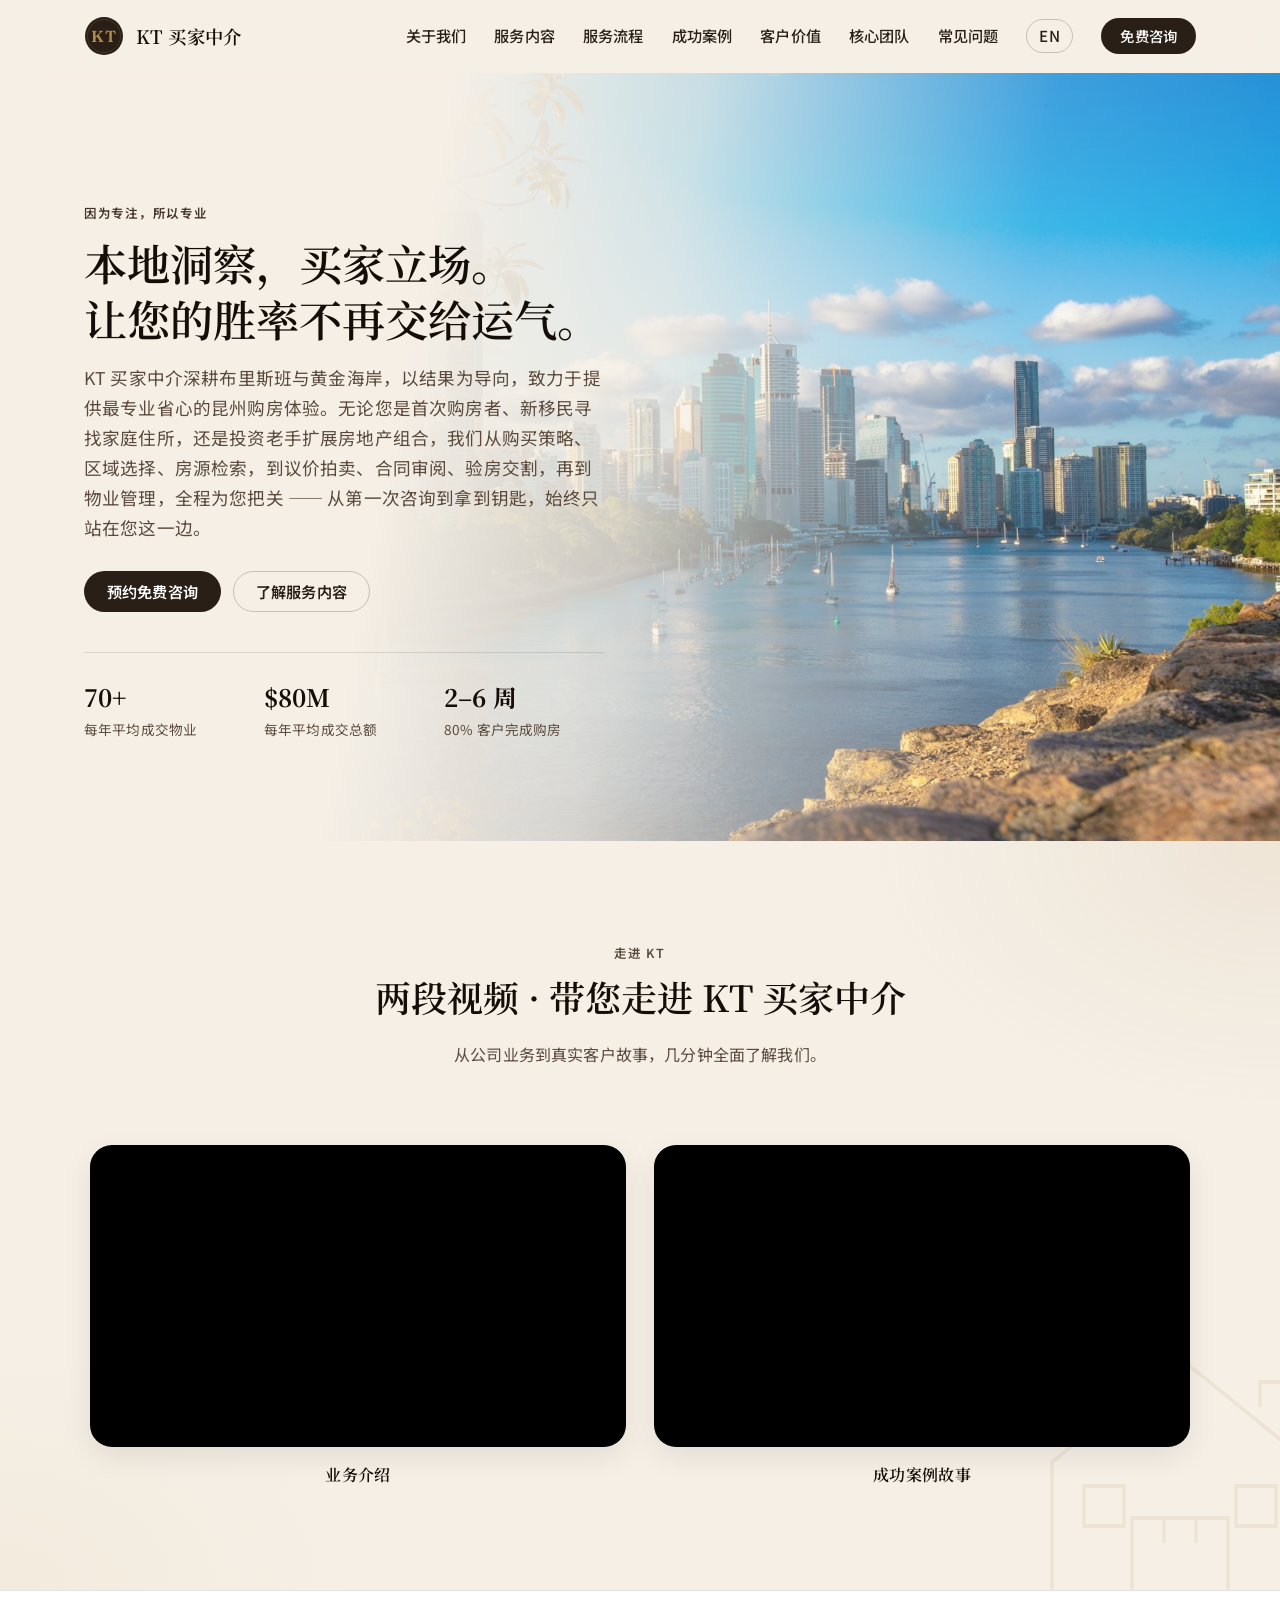
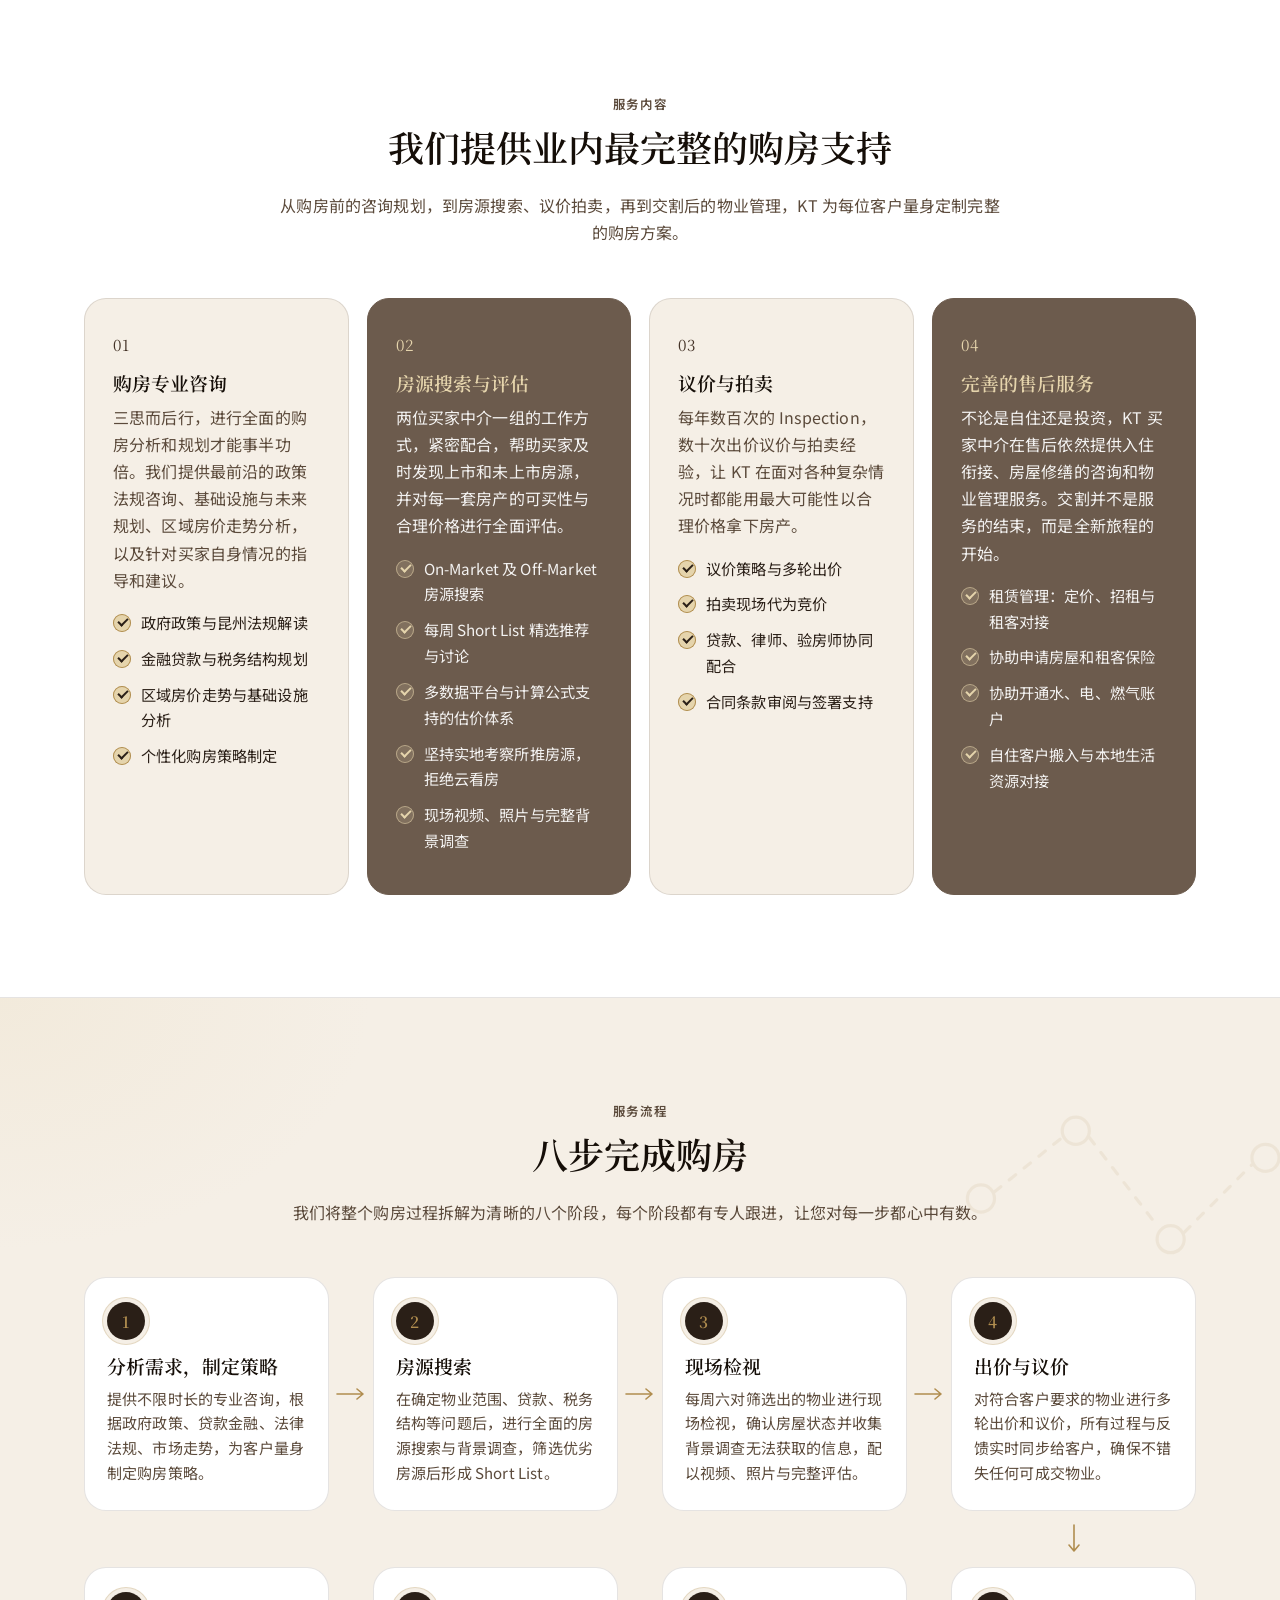
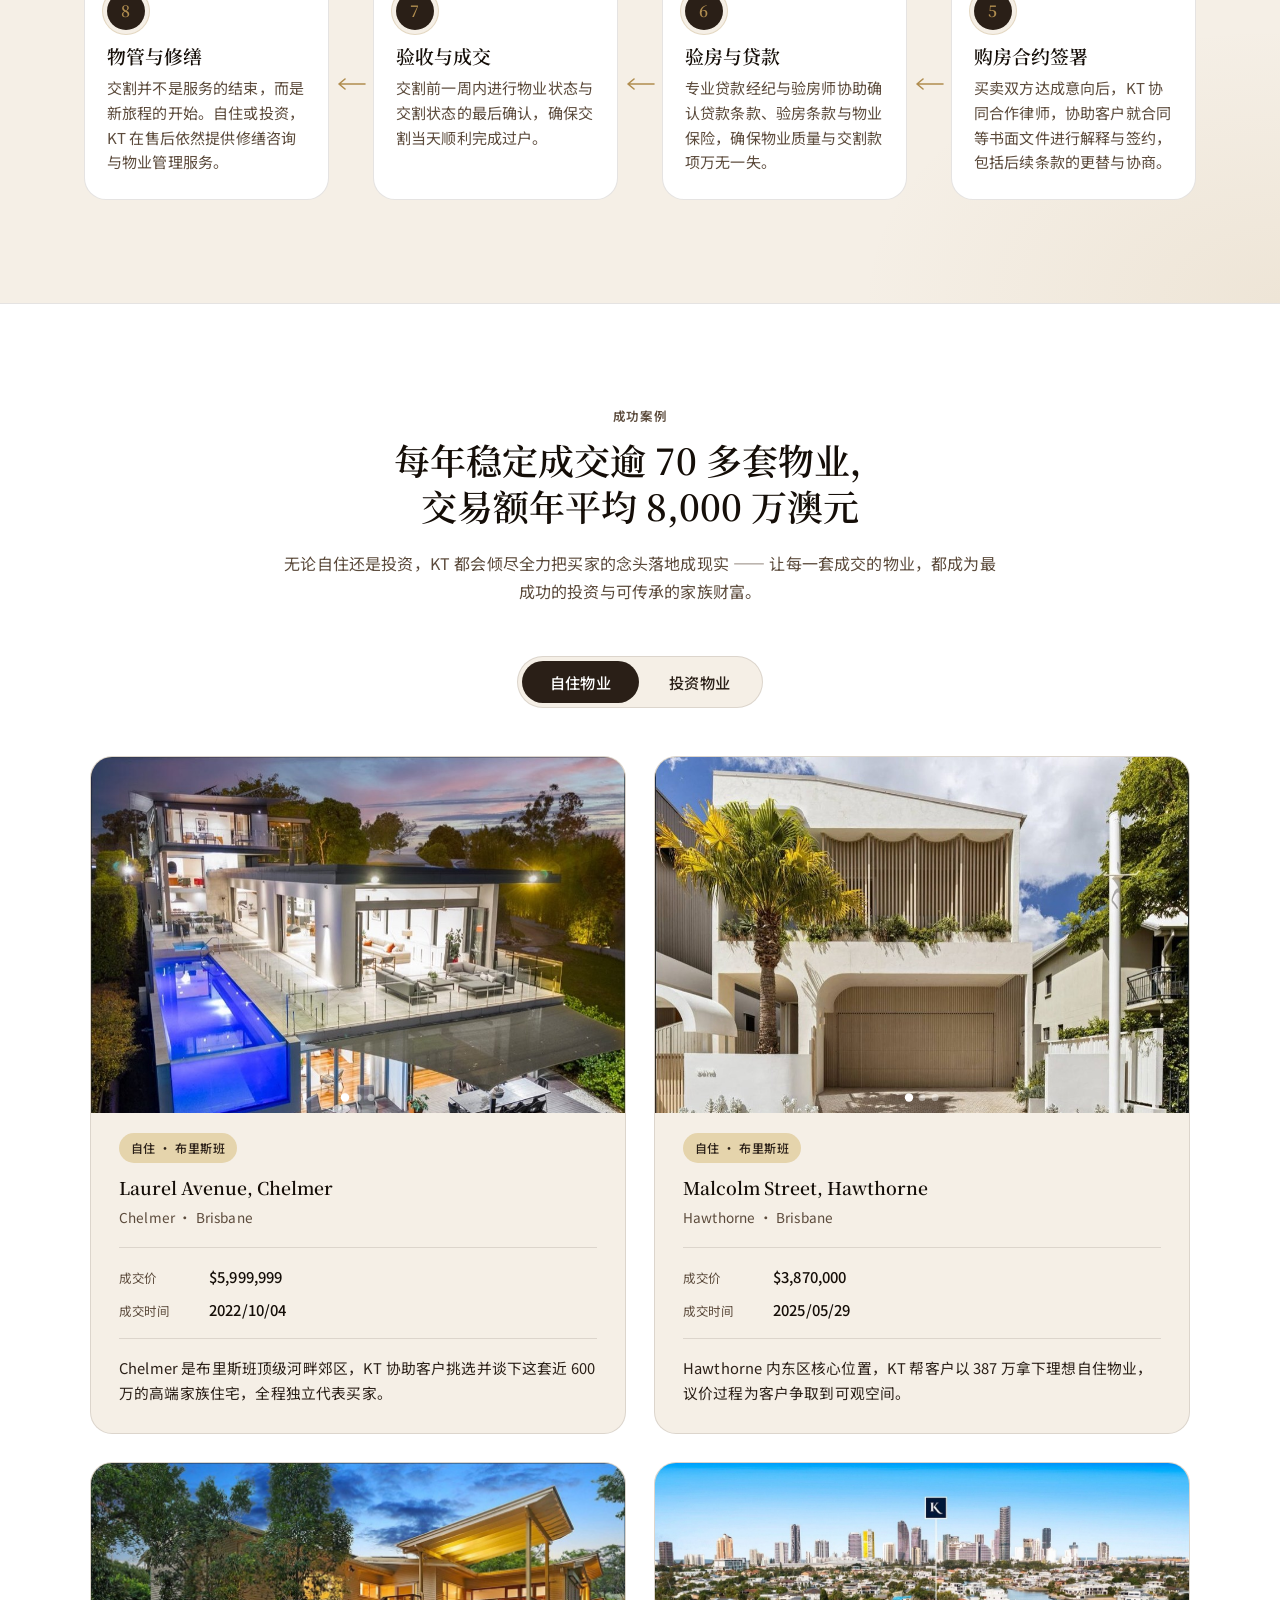
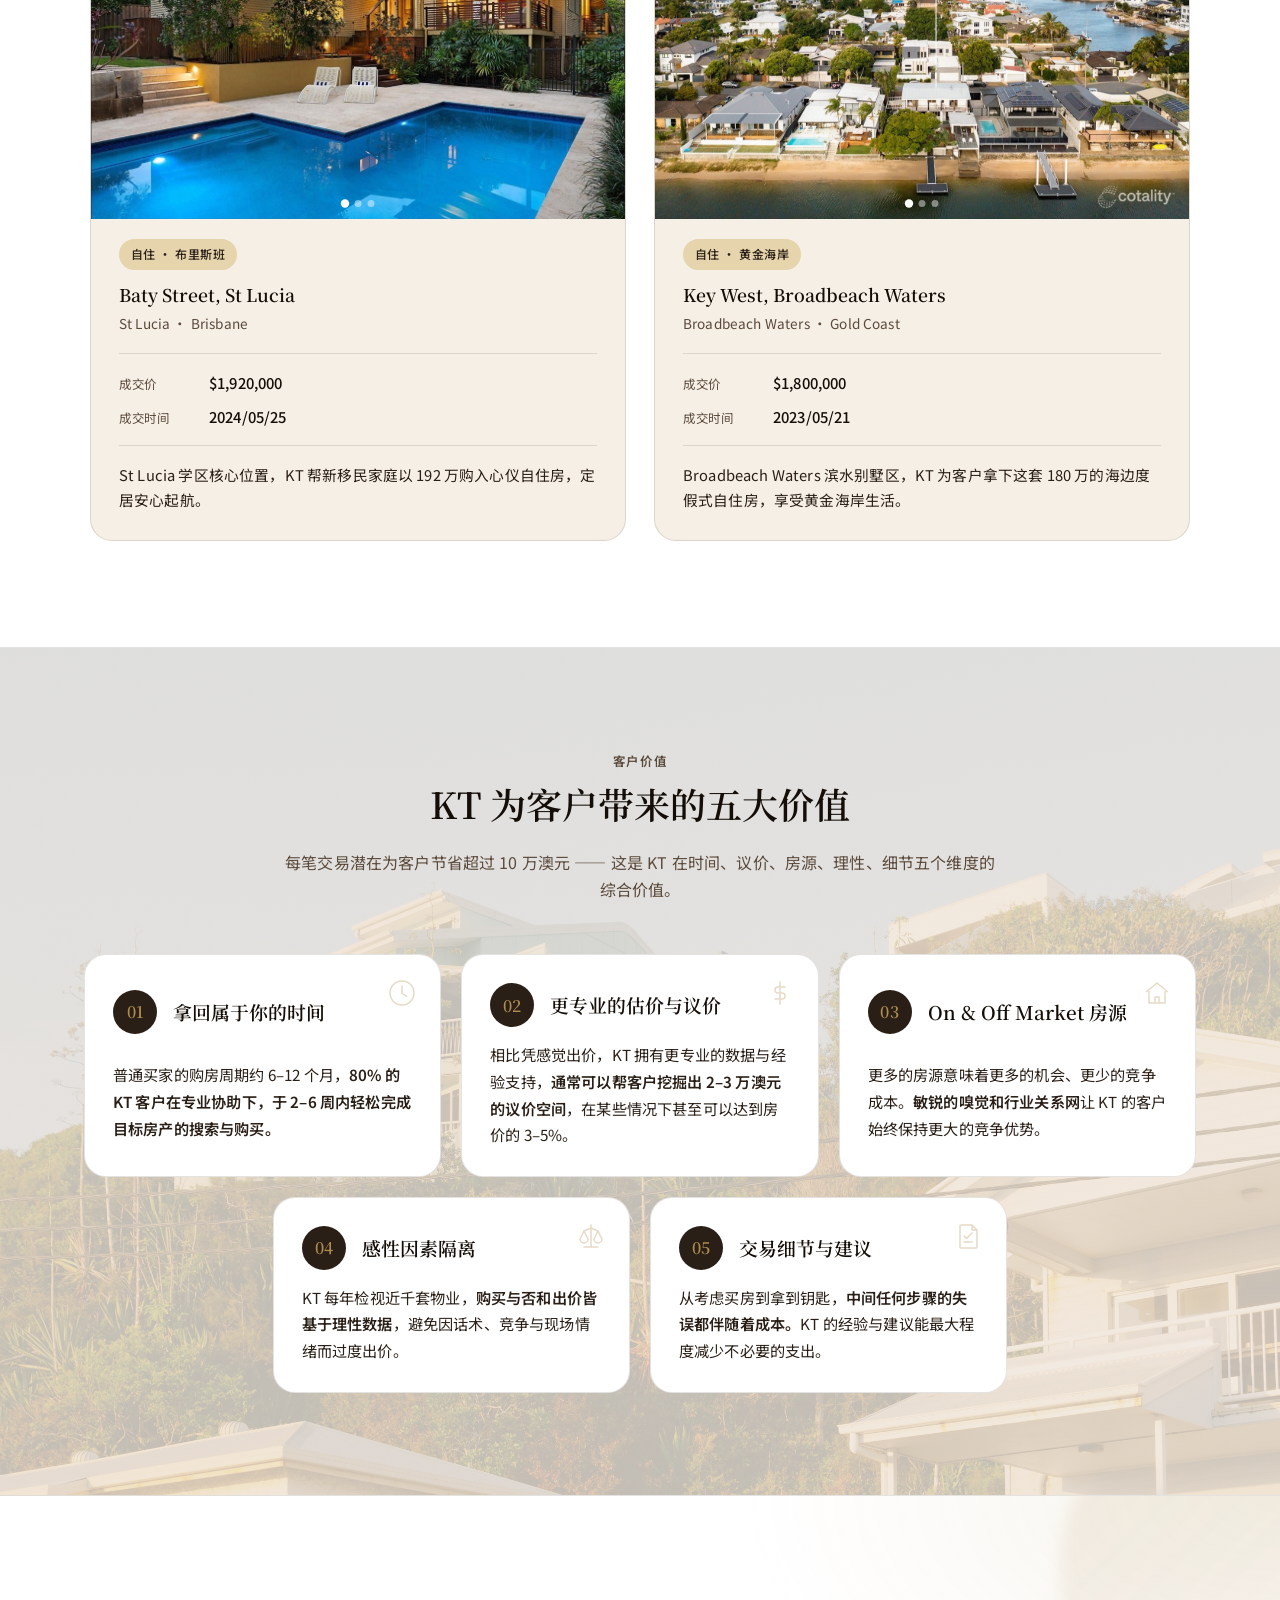
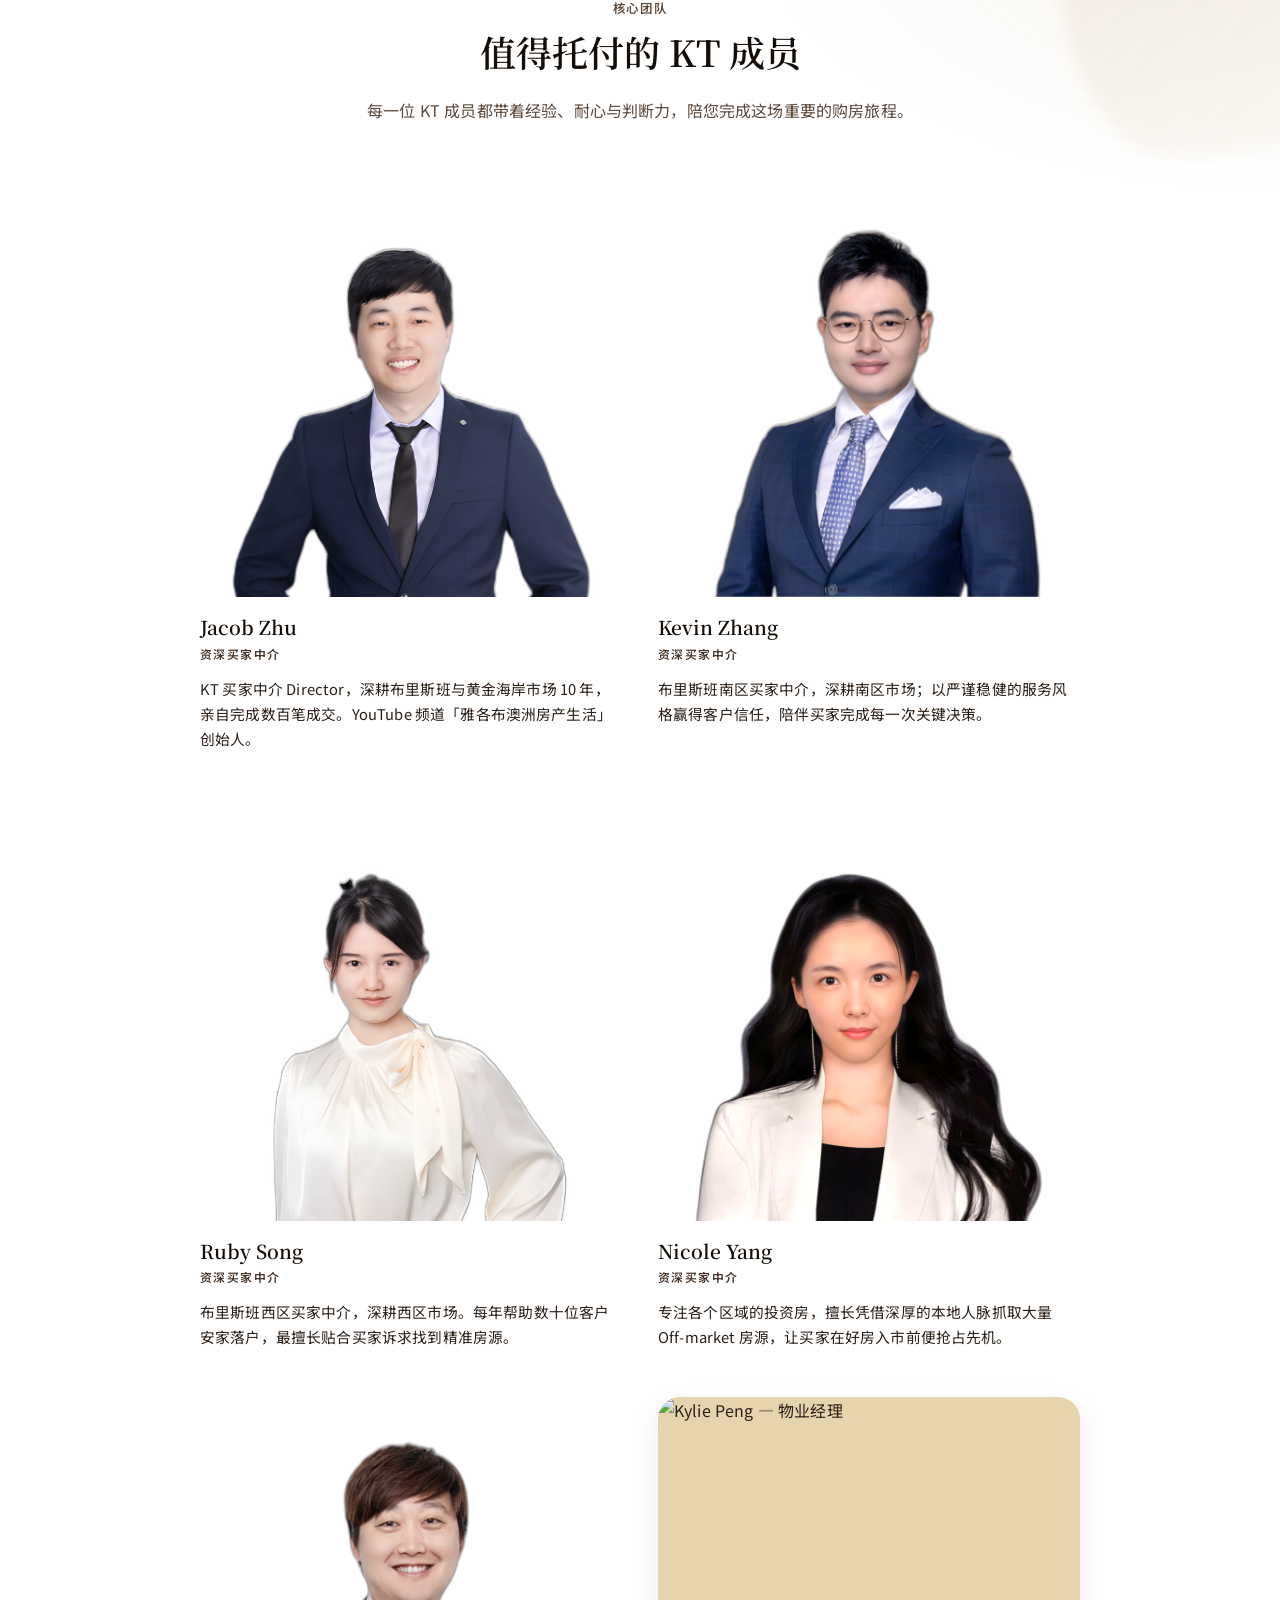
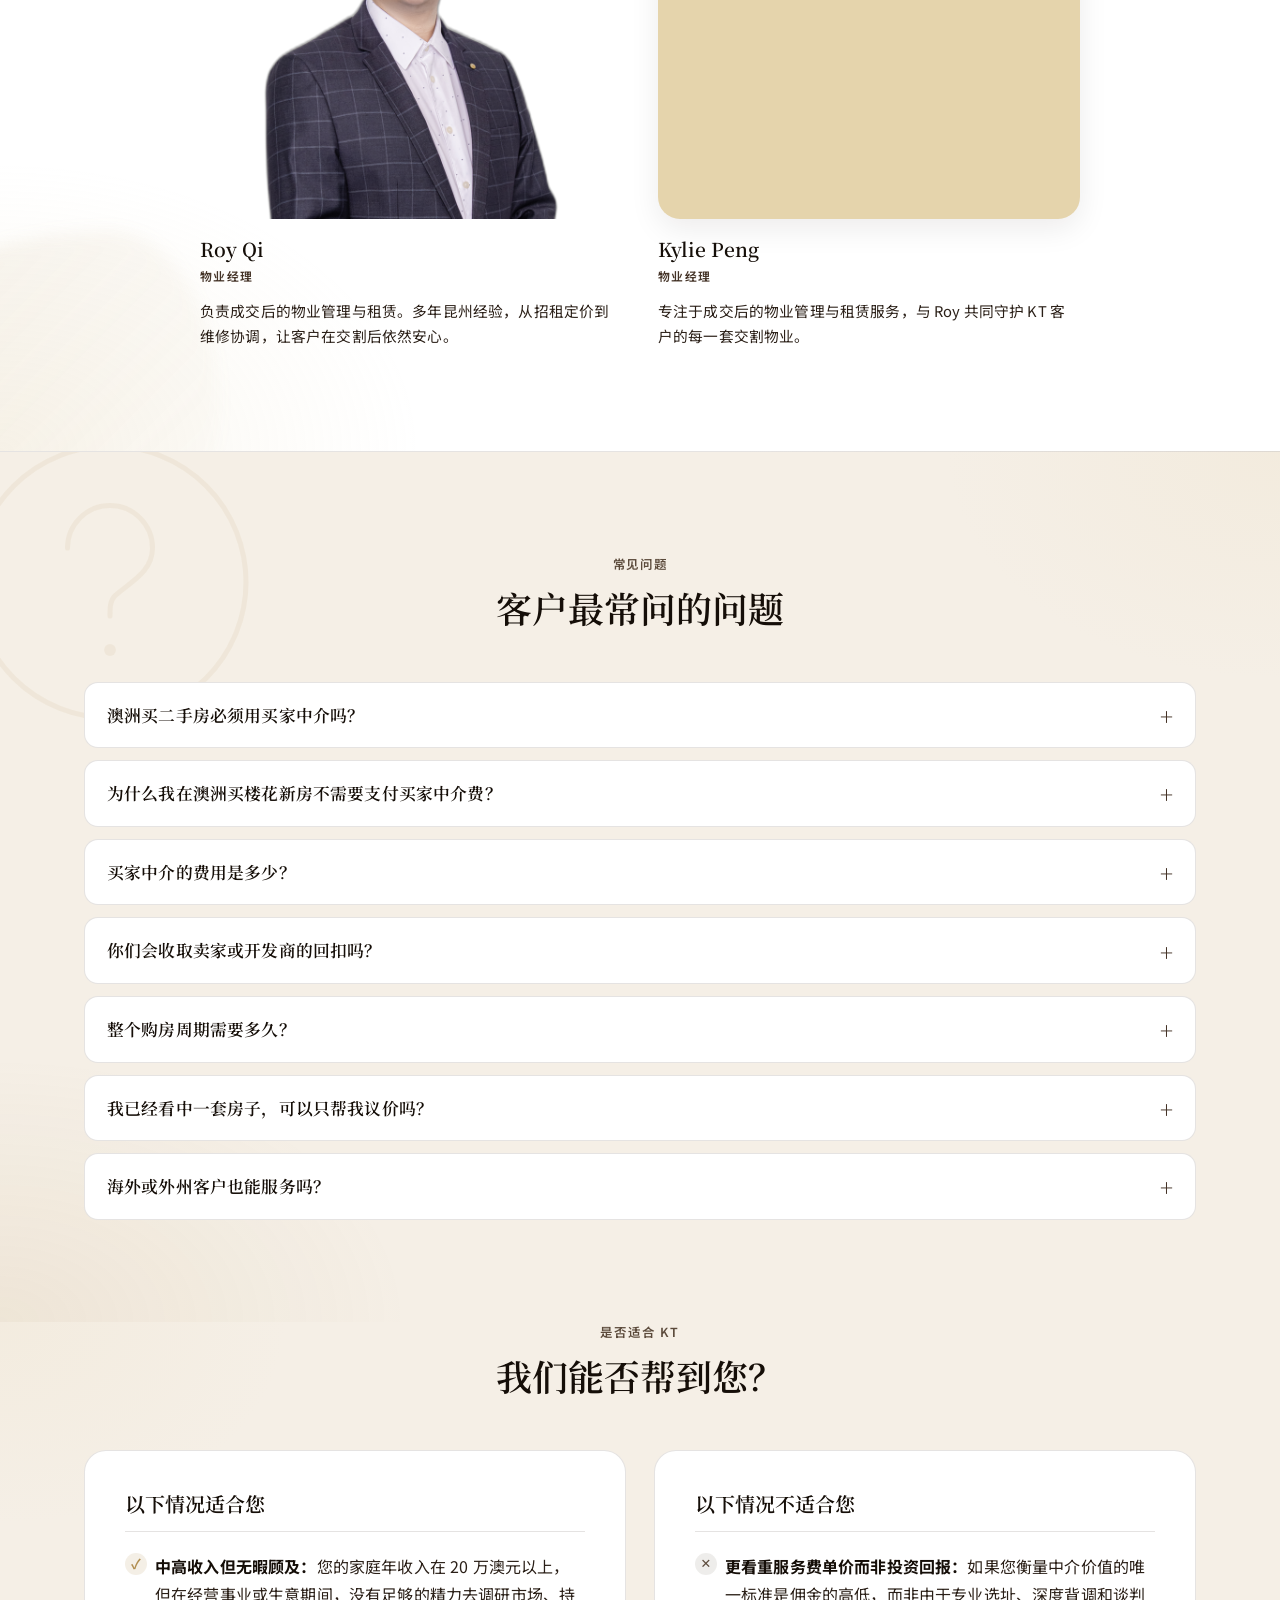
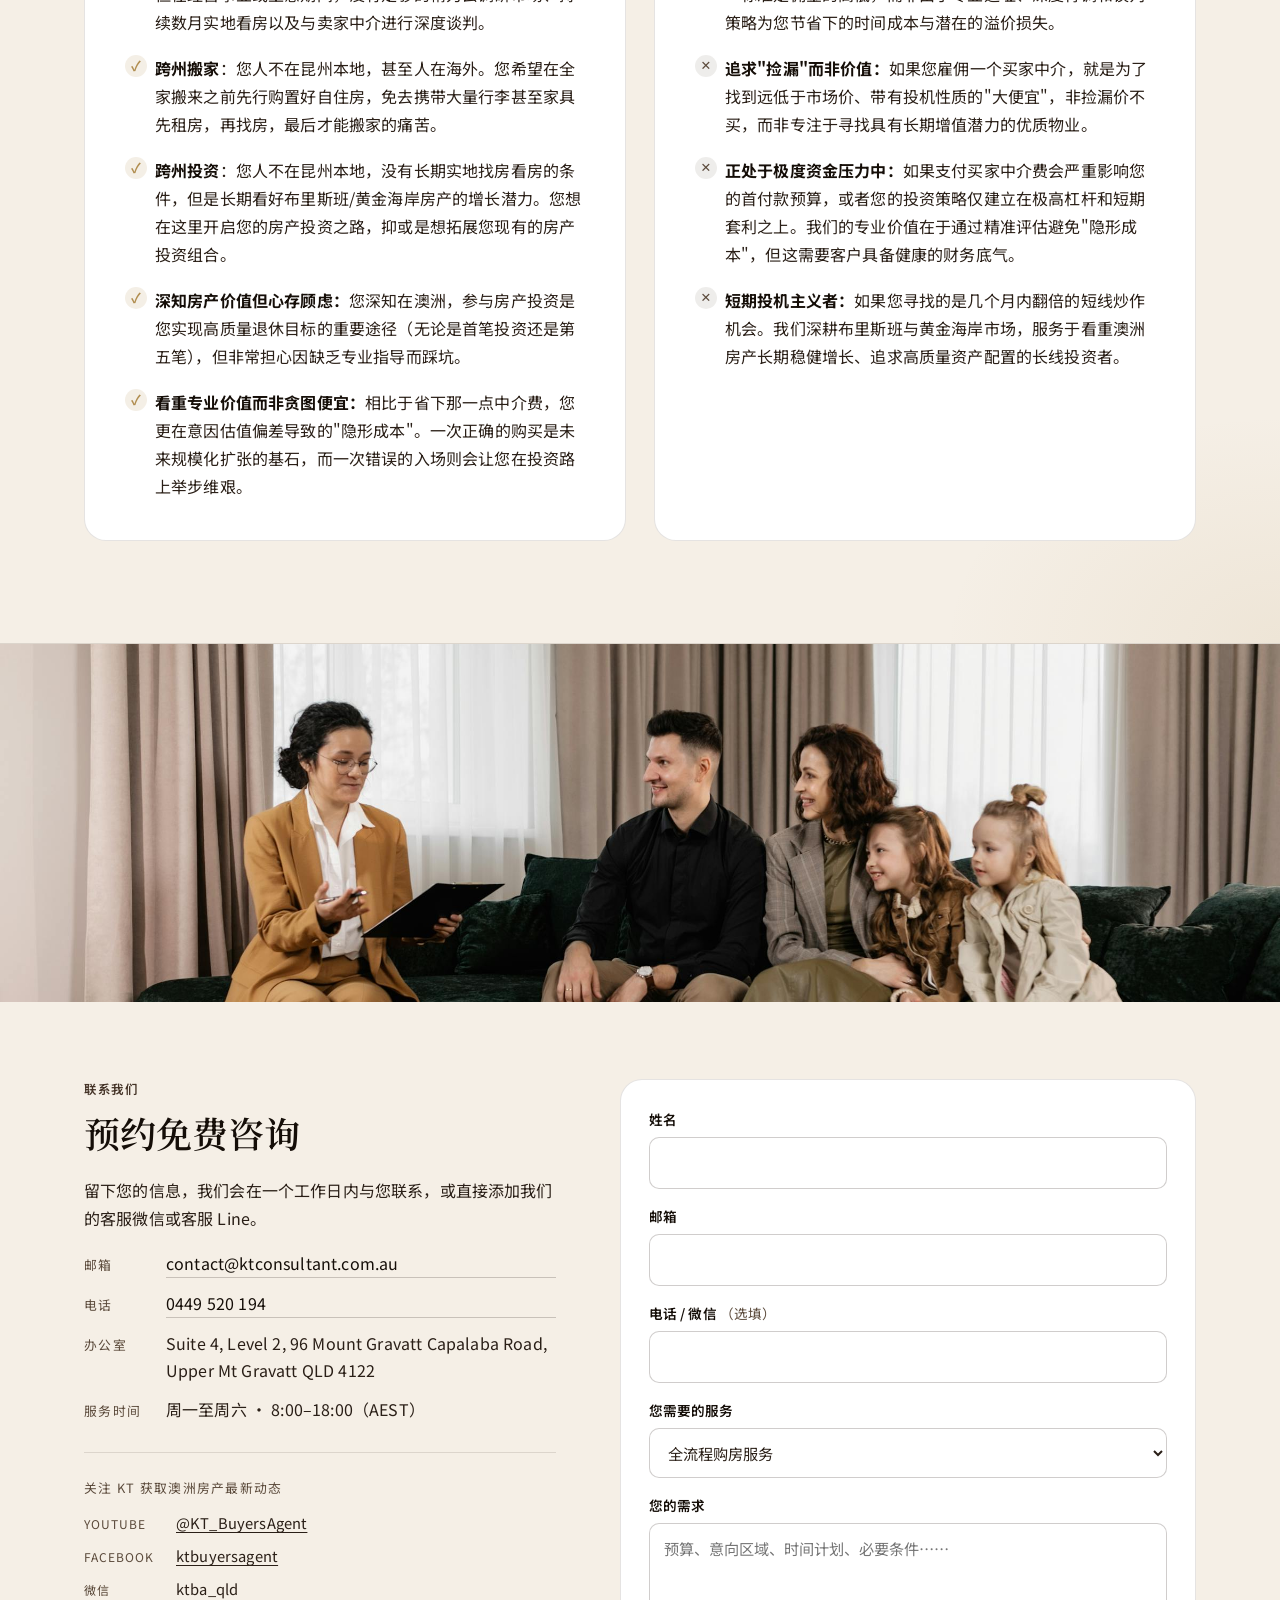
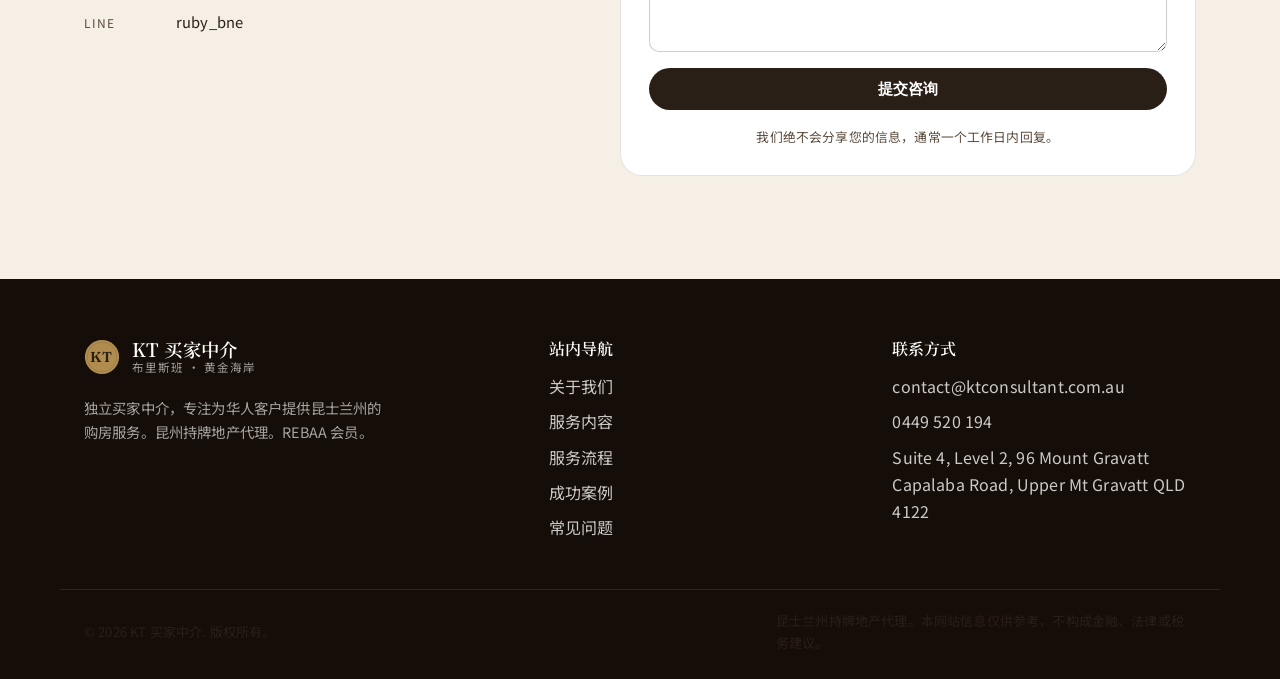
==== commit 1bb8f61a: "Merge branch 'claude/inspiring-lehmann-ed9c90'" ====
--- a/index.html
+++ b/index.html
@@ -570,8 +570,8 @@
           </article>
 
           <article class="team-member">
-            <div class="team-photo">
-              <img src="https://images.unsplash.com/photo-1500648767791-00dcc994a43e?w=900&q=80&auto=format&fit=crop" alt="Roy Qi — 物业经理" loading="lazy" />
+            <div class="team-photo team-photo--cutout">
+              <img src="assets/team/roy-half.png" alt="Roy Qi — 物业经理" loading="lazy" />
             </div>
             <div class="team-bio">
               <h3>Roy Qi</h3>
@@ -582,7 +582,7 @@
 
           <article class="team-member">
             <div class="team-photo">
-              <img src="https://images.unsplash.com/photo-1573496359142-b8d87734a5a2?w=900&q=80&auto=format&fit=crop" alt="Kylie Peng — 物业经理" loading="lazy" />
+              <img src="https://images.unsplash.com/photo-1529232356377-57971f020a94?w=900&q=80&auto=format&fit=crop" alt="Kylie Peng — 物业经理" loading="lazy" style="object-position: center top;" />
             </div>
             <div class="team-bio">
               <h3>Kylie Peng</h3>
@@ -695,7 +695,11 @@
             </ul>
           </div>
         </div>
-        <form class="contact-form" action="https://formspree.io/f/your-id-here" method="post" novalidate>
+        <form class="contact-form" action="https://formspree.io/f/xaqarrgq" method="post" novalidate
+              data-success="感谢您的咨询"
+              data-success-body="我们会在一个工作日内通过邮件与您联系。"
+              data-error="提交失败，请稍后重试，或直接邮件联系 contact@ktconsultant.com.au"
+              data-busy="提交中…">
           <div class="field">
             <label for="name">姓名</label>
             <input id="name" name="name" type="text" required autocomplete="name" />
--- a/css/styles.css
+++ b/css/styles.css
@@ -634,6 +634,48 @@
   box-shadow: 0 0 0 3px rgba(107, 88, 71, 0.18);
 }
 .form-note { font-size: 0.8rem; color: var(--ink-muted); margin: 0; text-align: center; }
+.form-success {
+  background: var(--sand-100);
+  border: 1px solid var(--line-strong);
+  border-radius: var(--radius-lg);
+  padding: 56px 32px;
+  margin: 0;
+  display: flex;
+  flex-direction: column;
+  justify-content: center;
+  align-items: center;
+  gap: 14px;
+  text-align: center;
+  color: var(--green-900);
+}
+.form-success__icon {
+  width: 56px;
+  height: 56px;
+  color: var(--green-700);
+  margin-bottom: 4px;
+}
+.form-success__title {
+  margin: 0;
+  font-family: "Noto Serif SC", "Source Han Serif SC", "PingFang SC", "Fraunces", Georgia, serif;
+  font-size: 1.35rem;
+  font-weight: 600;
+  letter-spacing: 0.01em;
+  color: var(--green-900);
+}
+.form-success__body {
+  margin: 0;
+  font-size: 0.95rem;
+  color: var(--ink-muted);
+  line-height: 1.7;
+  max-width: 32ch;
+}
+.form-success__body:empty { display: none; }
+.form-error {
+  font-size: 0.85rem;
+  color: #a85d5d;
+  margin: 0;
+  text-align: center;
+}
 
 /* Footer */
 .site-footer {
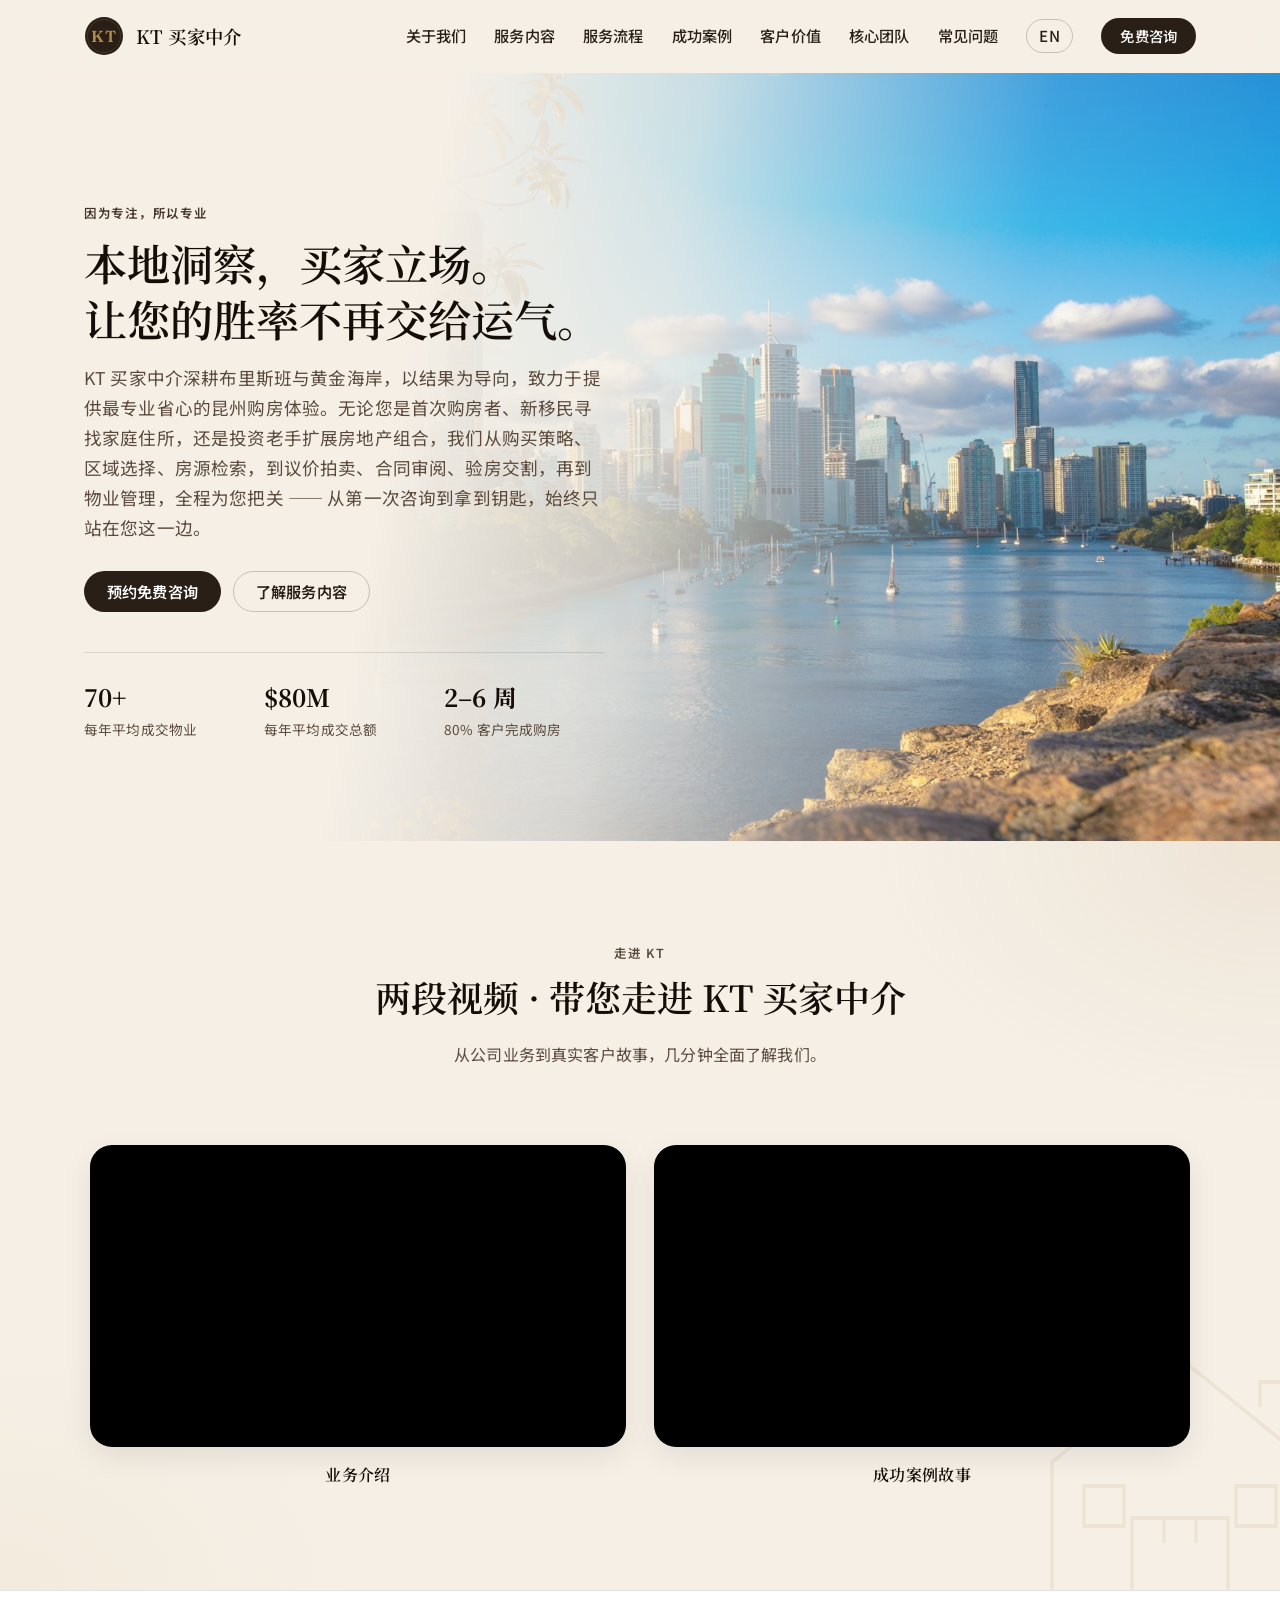
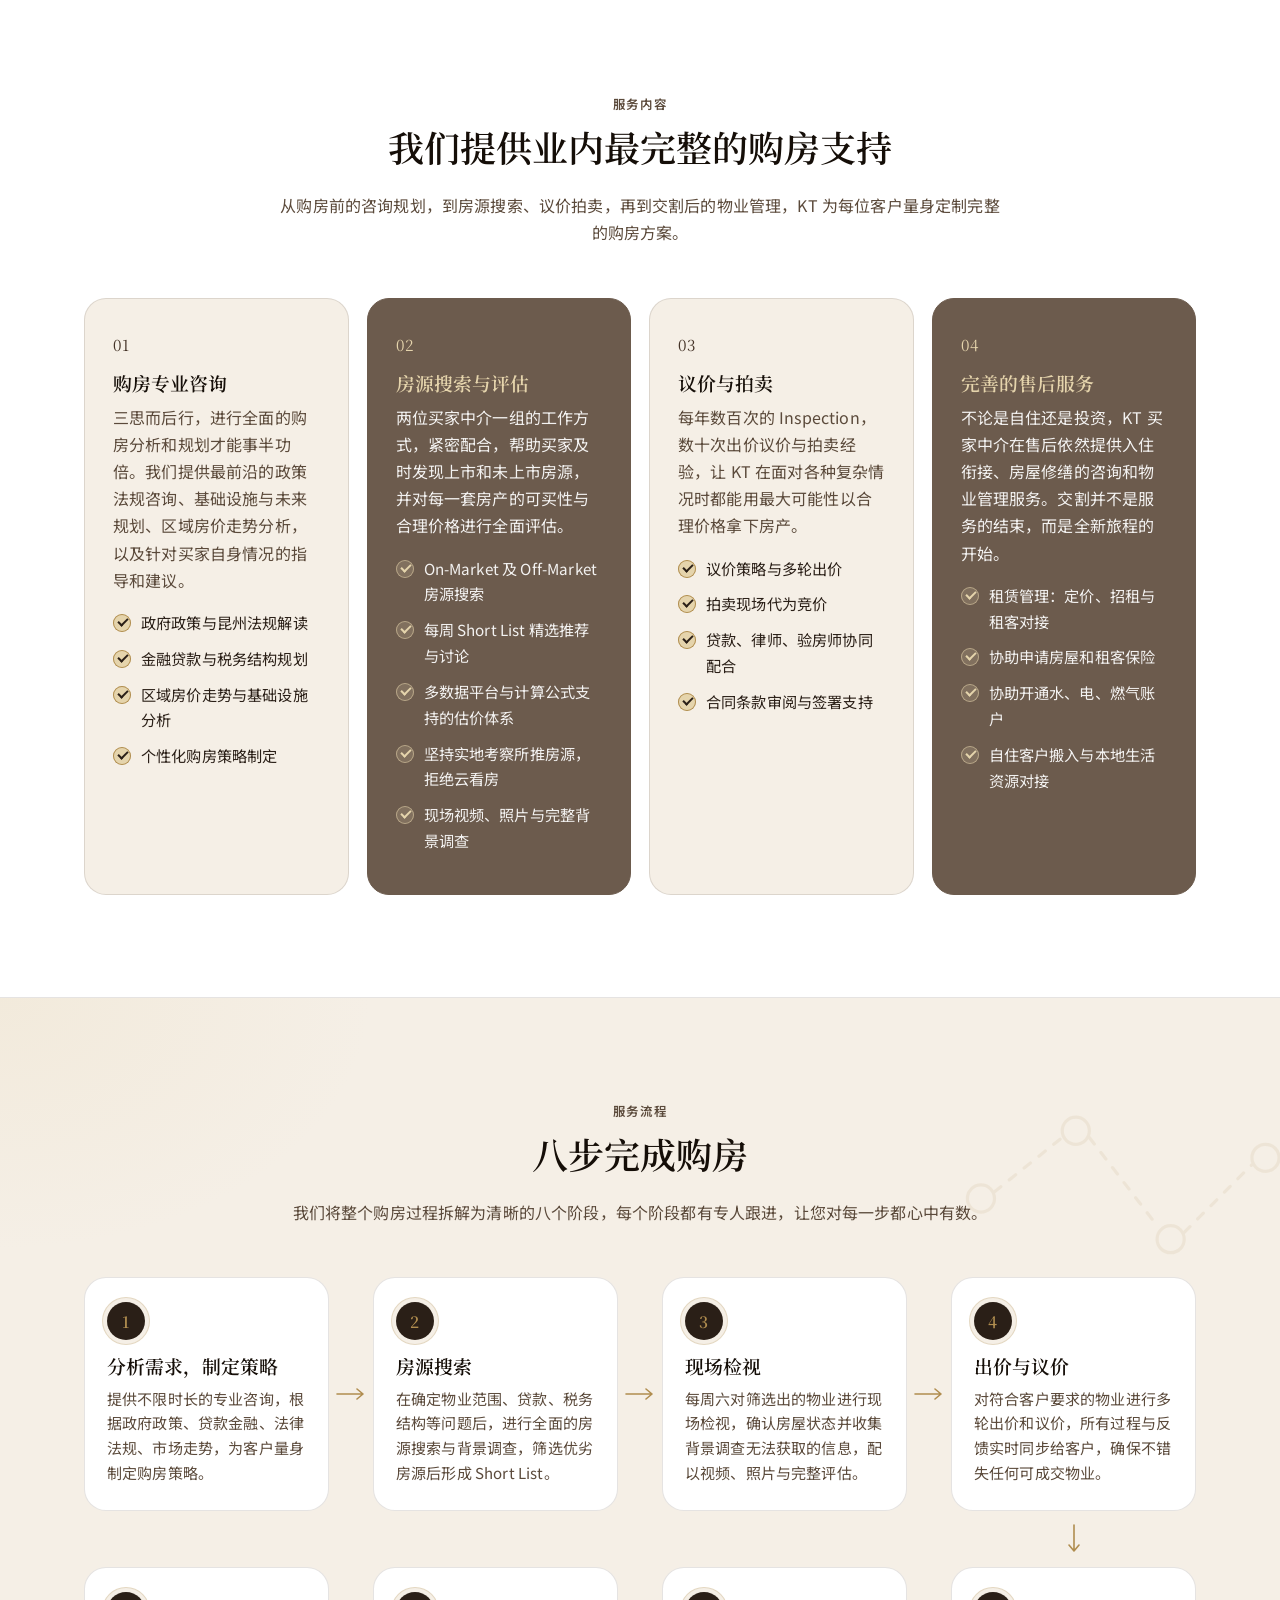
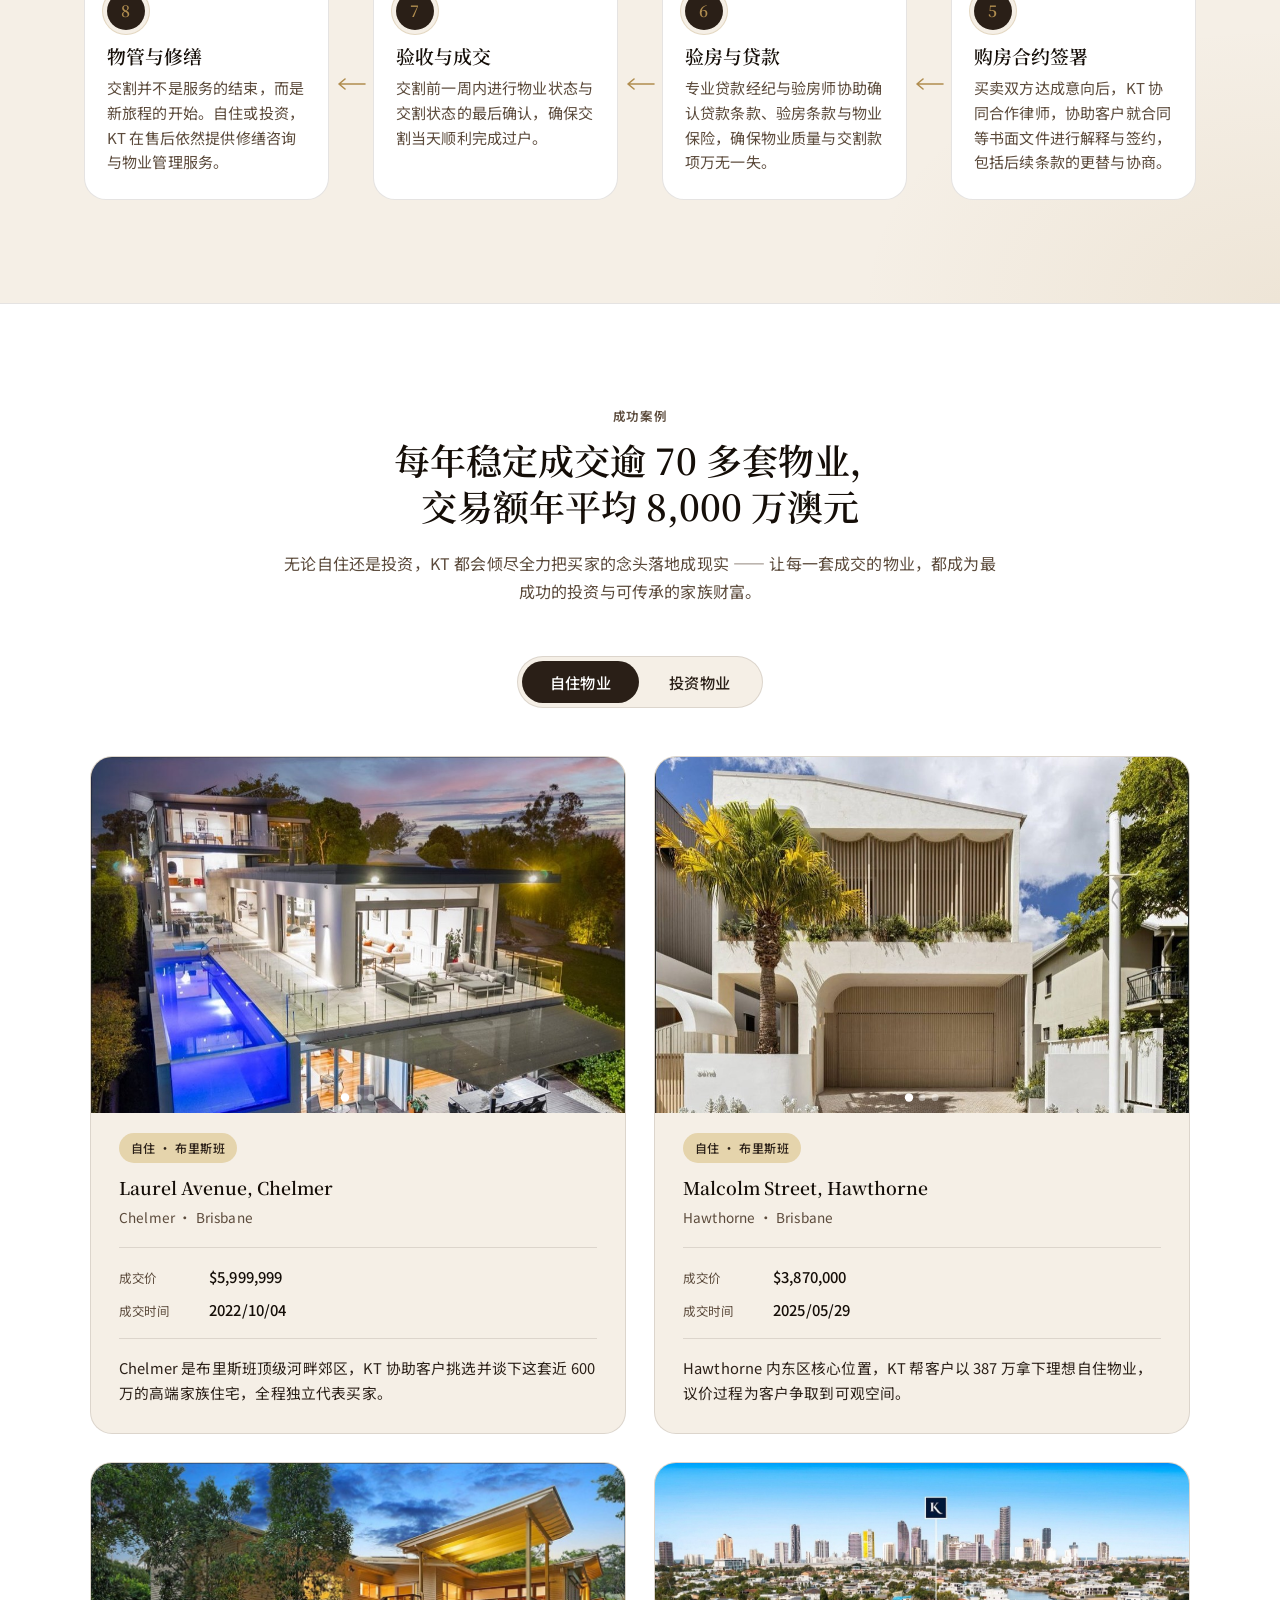
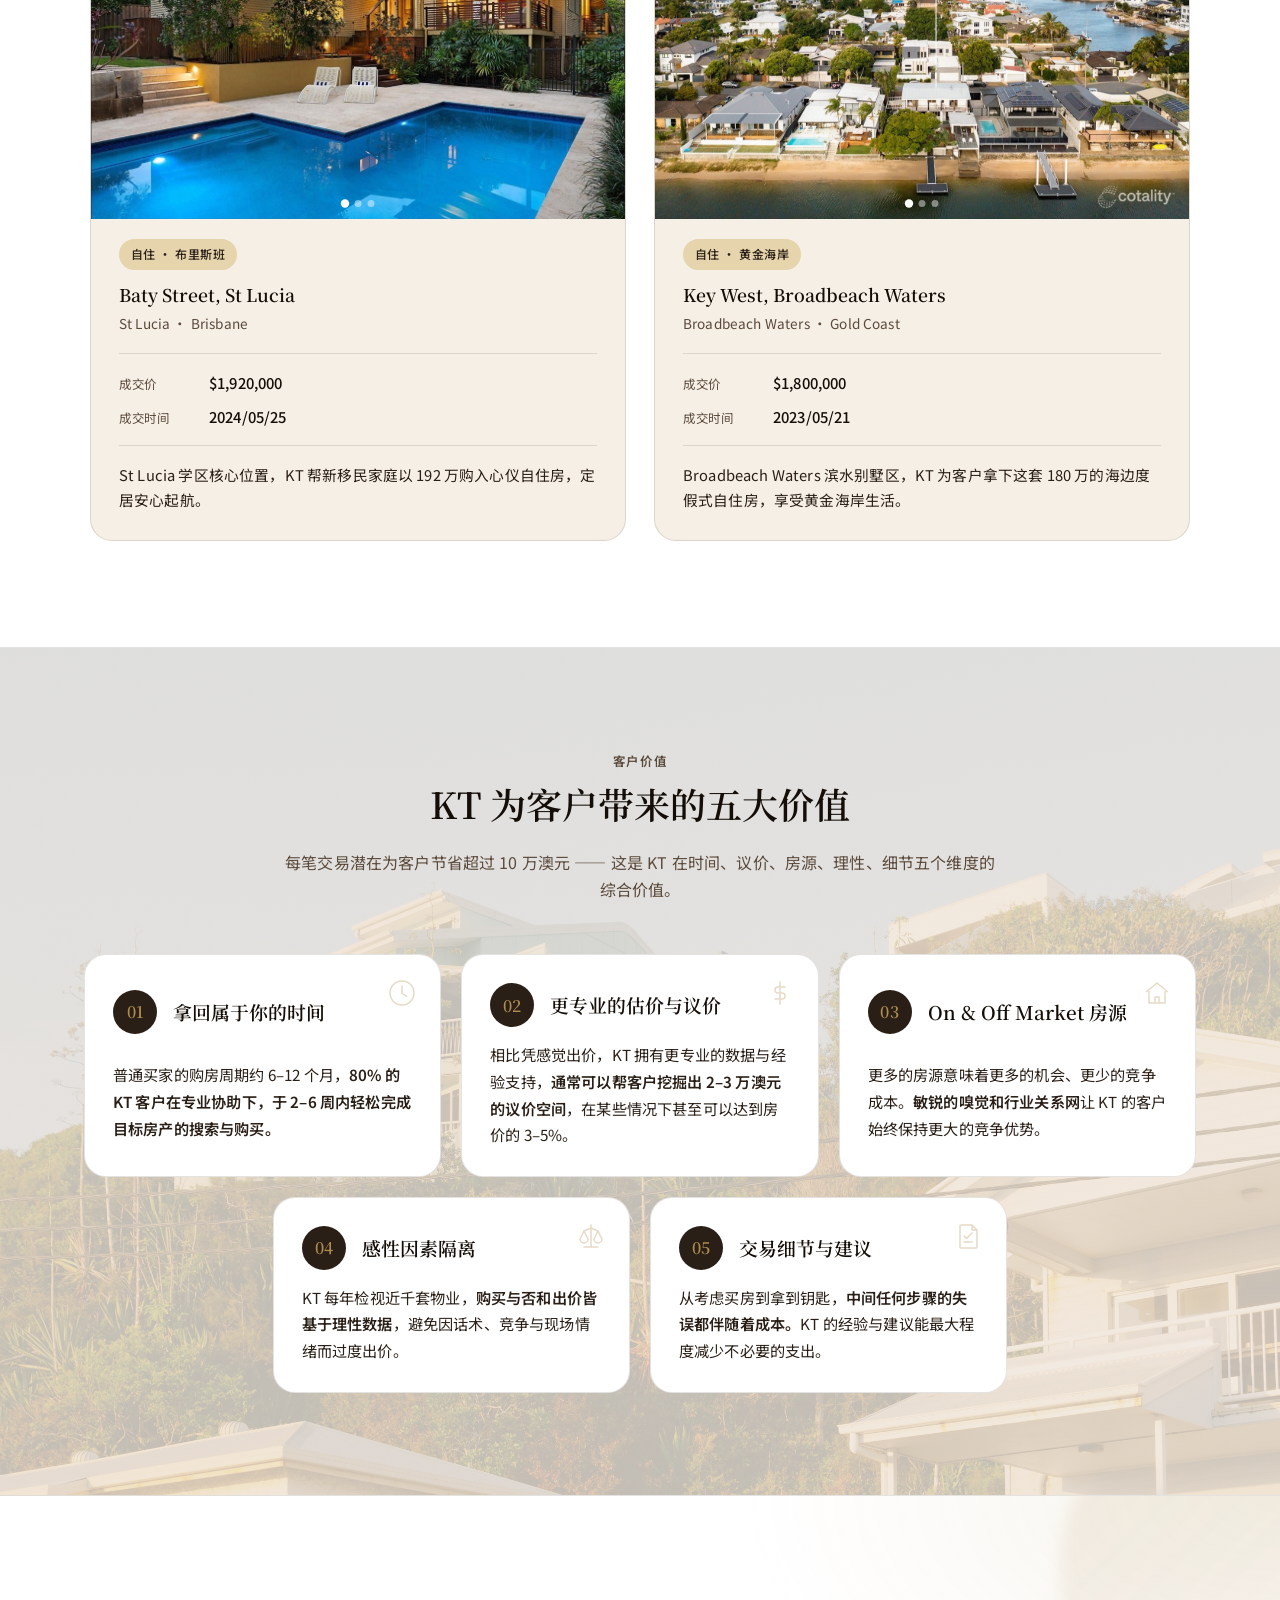
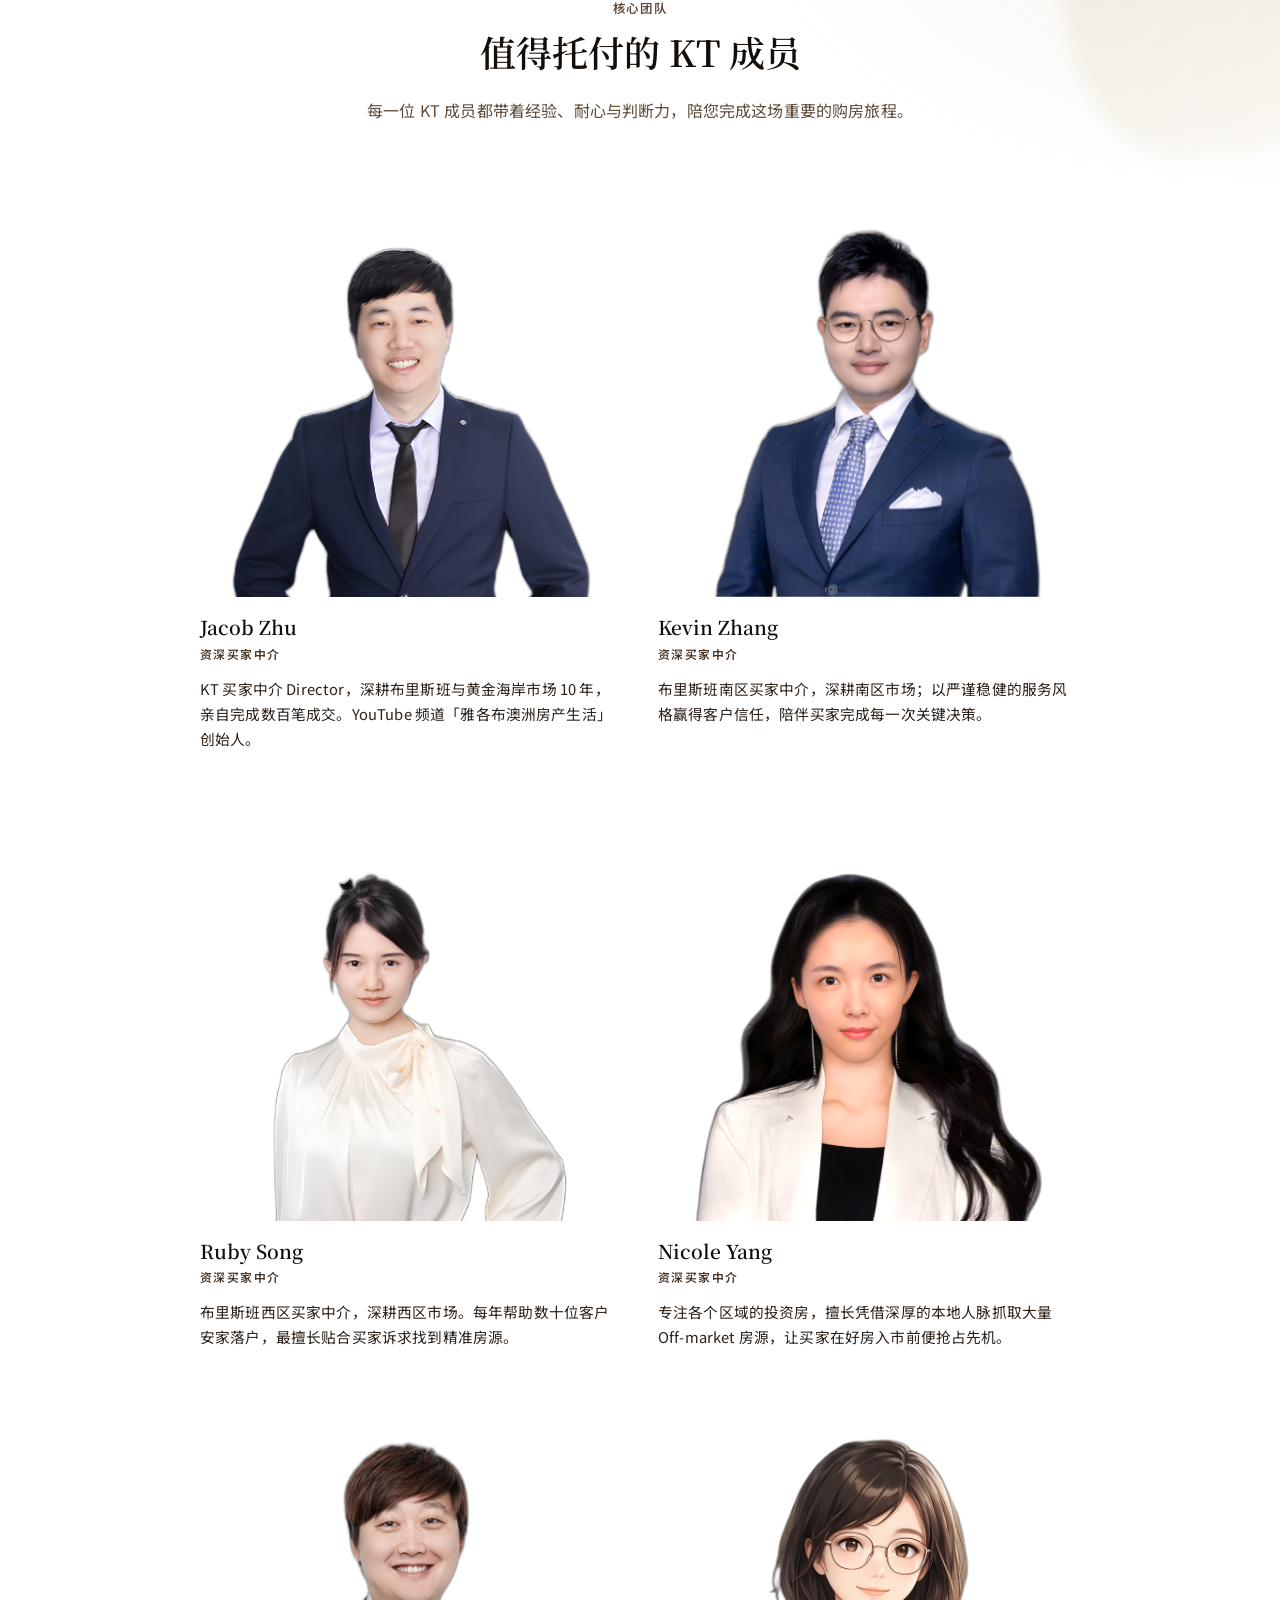
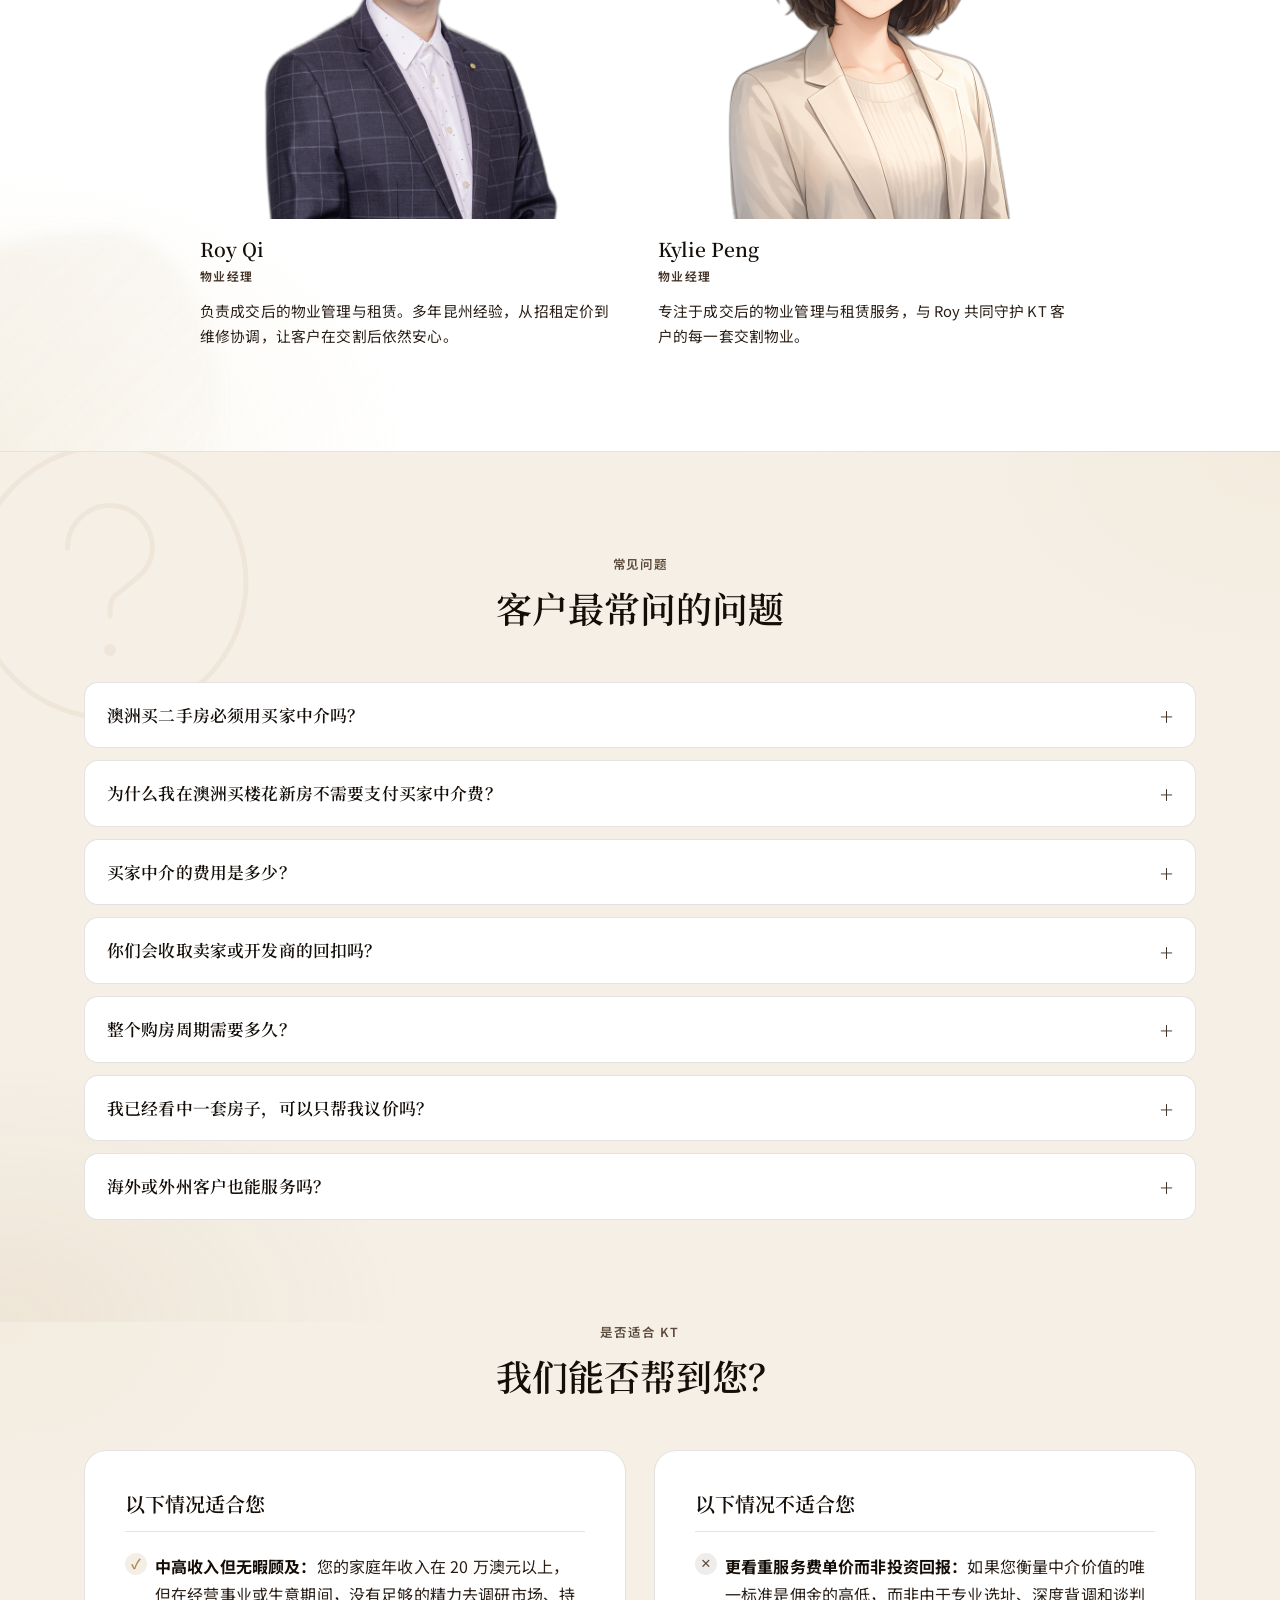
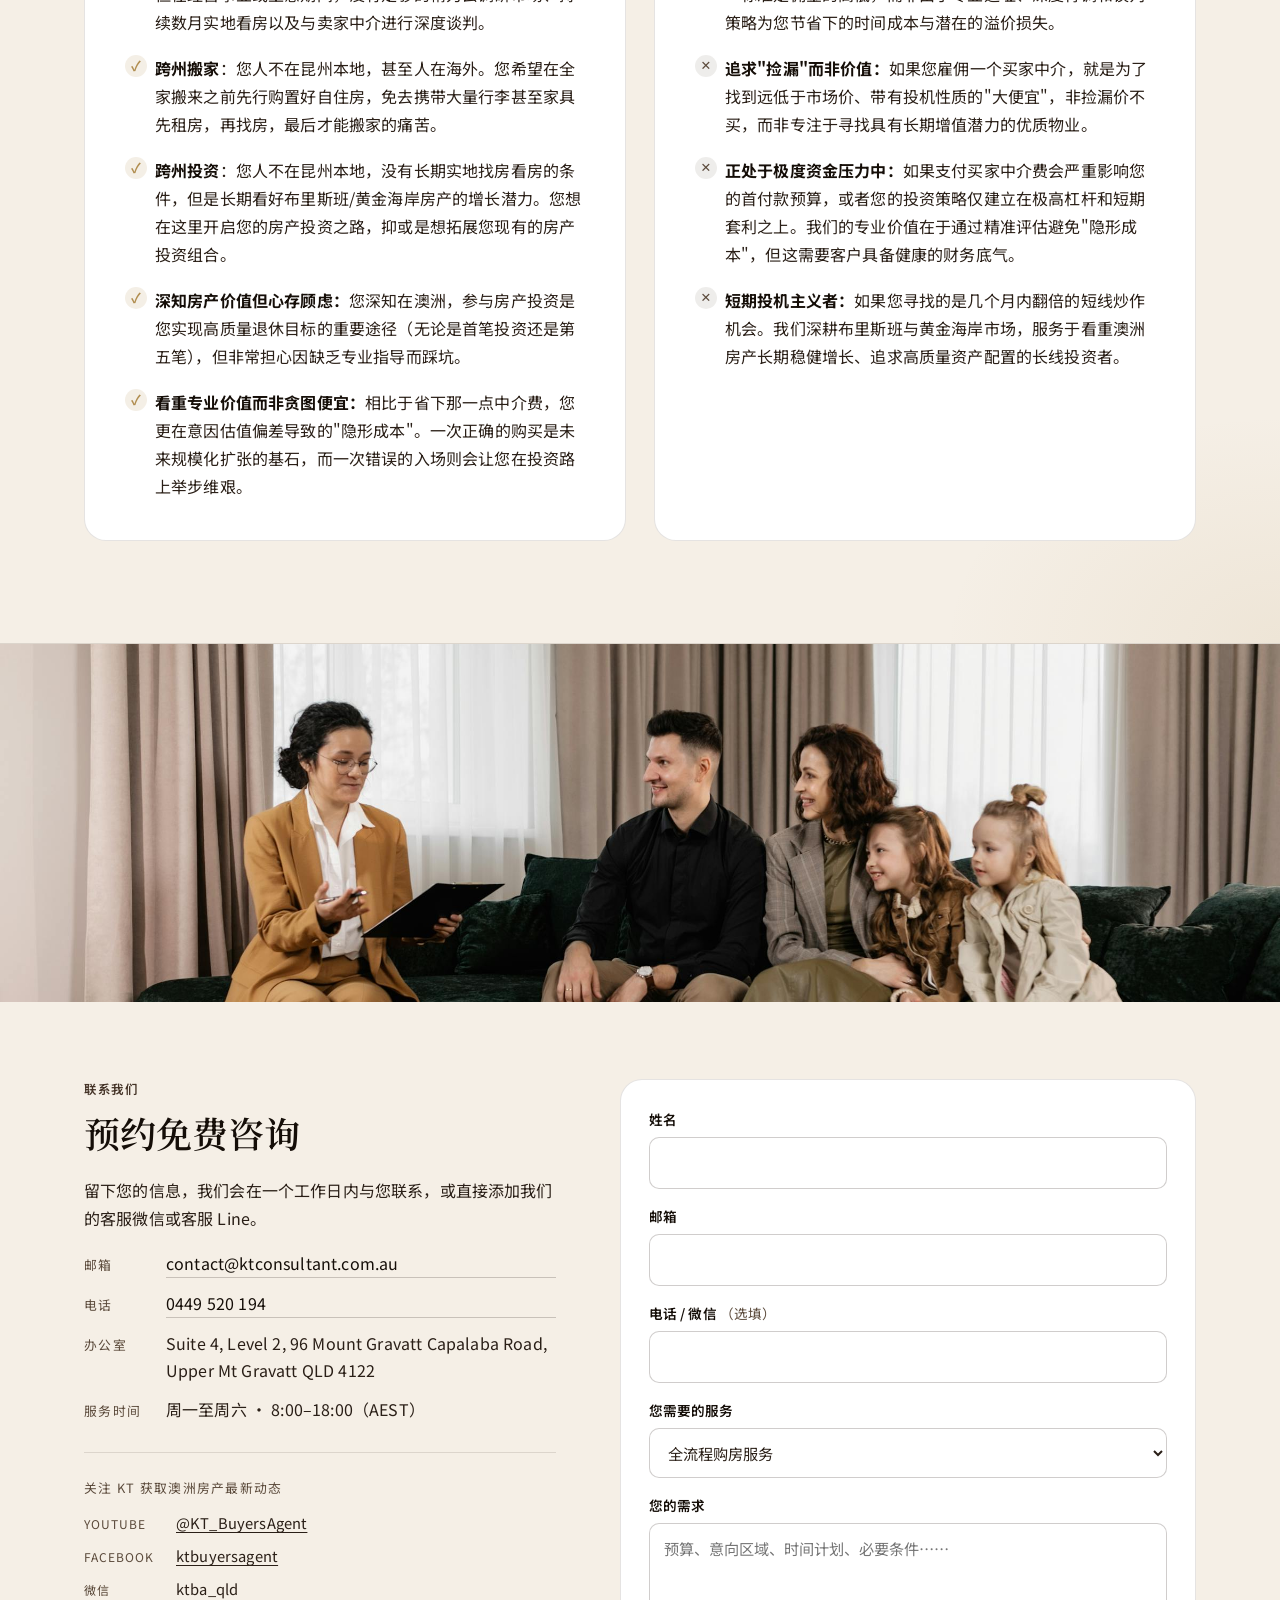
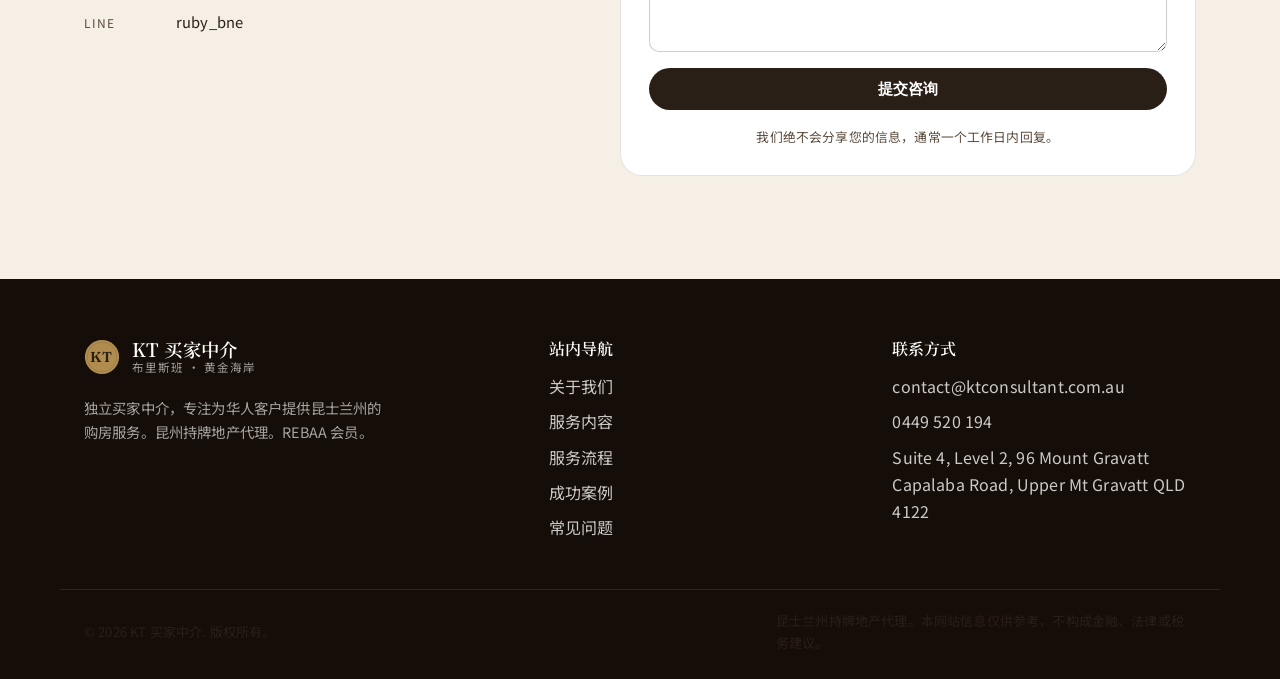
==== commit be9d2e41: "Merge branch 'claude/inspiring-lehmann-ed9c90'" ====
--- a/index.html
+++ b/index.html
@@ -581,8 +581,8 @@
           </article>
 
           <article class="team-member">
-            <div class="team-photo">
-              <img src="https://images.unsplash.com/photo-1529232356377-57971f020a94?w=900&q=80&auto=format&fit=crop" alt="Kylie Peng — 物业经理" loading="lazy" style="object-position: center top;" />
+            <div class="team-photo team-photo--cutout">
+              <img src="assets/team/kylie-half.png" alt="Kylie Peng — 物业经理" loading="lazy" />
             </div>
             <div class="team-bio">
               <h3>Kylie Peng</h3>
